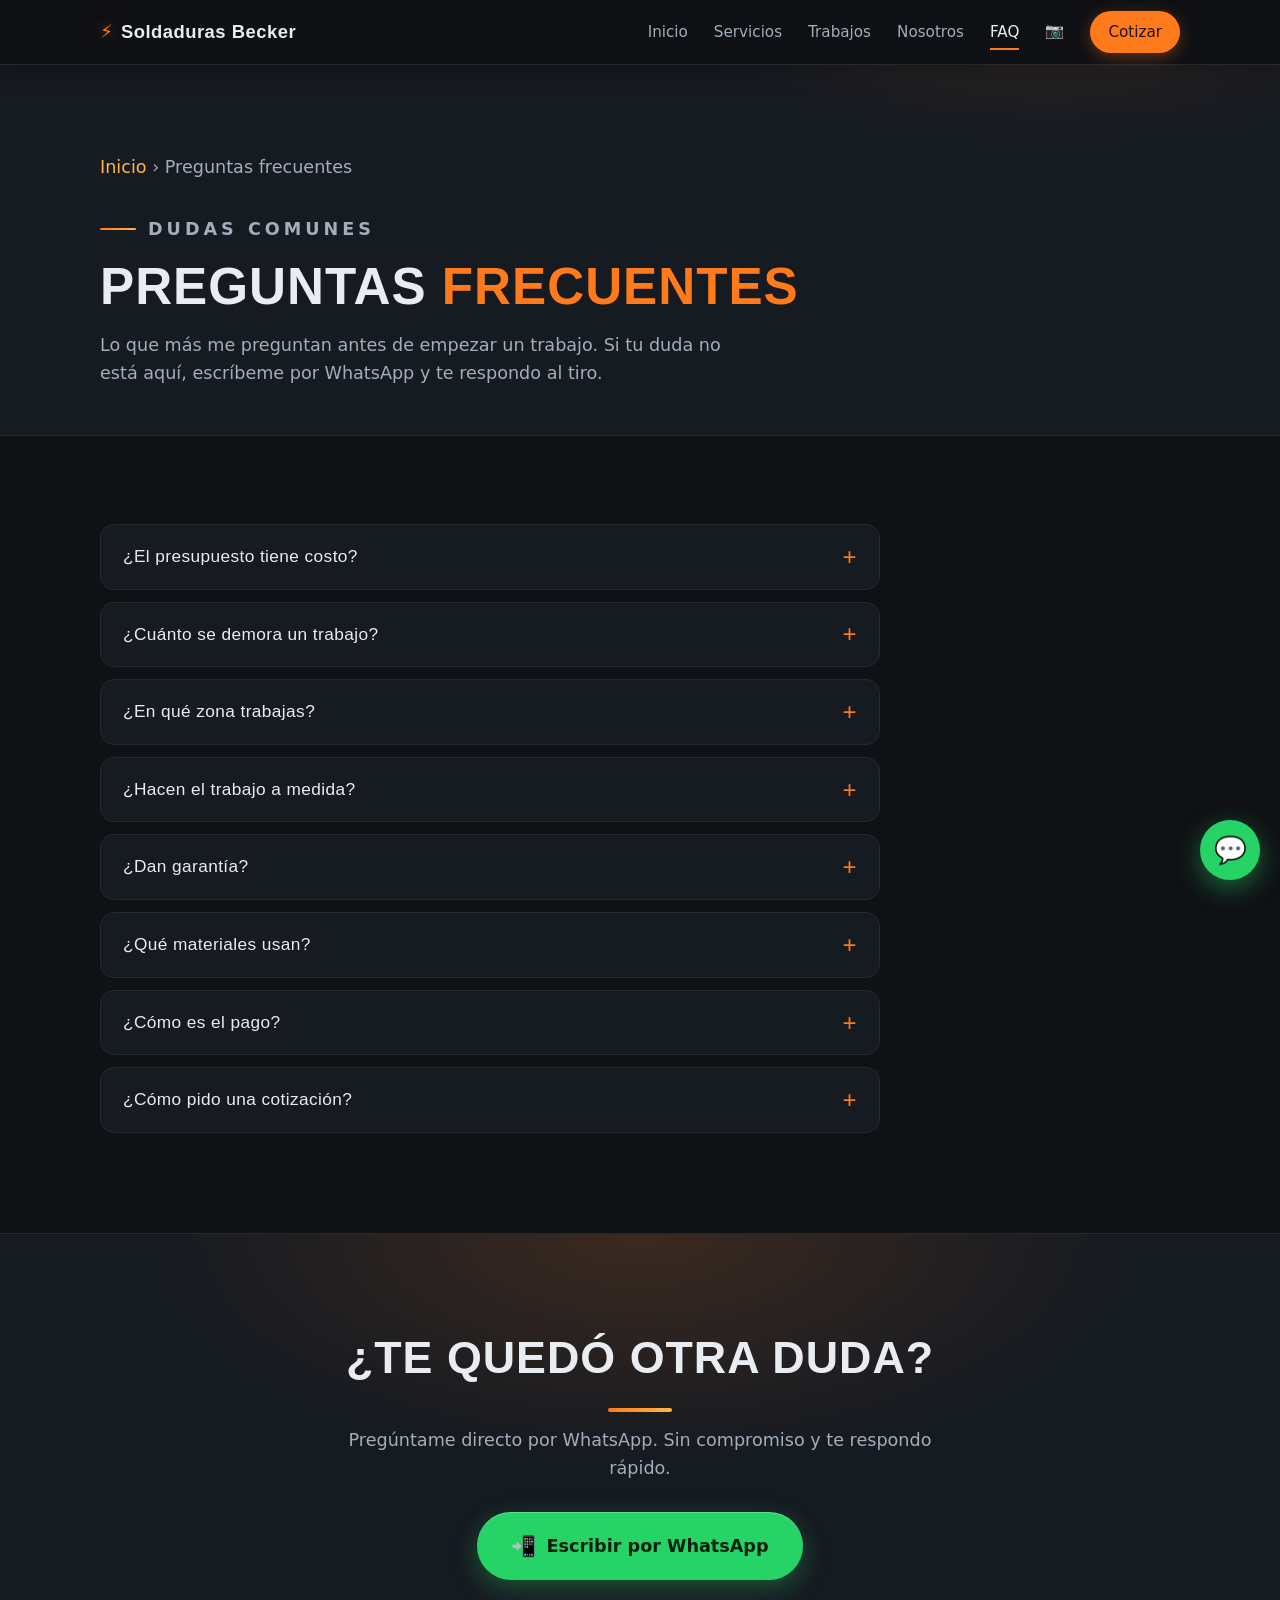
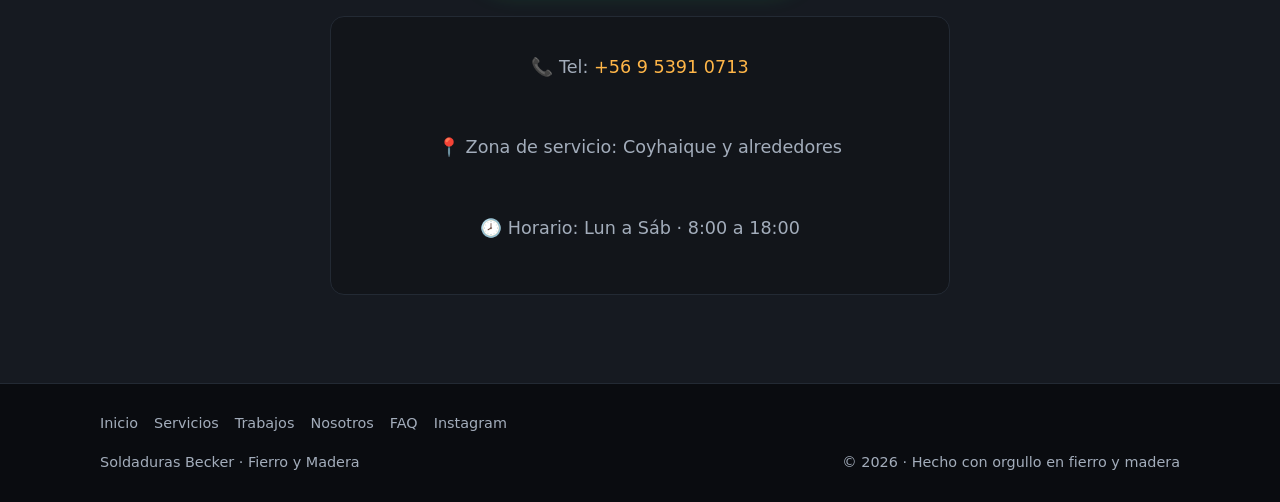
==== faq.html @ 7d1e9bcb "Sitio multipagina: Servicios, Galeria, Nosotros y FAQ + menu movil e Instagram - 4 paginas nuevas co" ====
<!DOCTYPE html>
<html lang="es">
<head>
  <meta charset="UTF-8" />
  <meta name="viewport" content="width=device-width, initial-scale=1.0" />
  <title>Preguntas Frecuentes | Soldaduras Becker · Fierro y Madera en Coyhaique</title>
  <meta name="description" content="Preguntas frecuentes de Soldaduras Becker: presupuestos, tiempos de entrega, zona de servicio, garantía, materiales y formas de pago de muebles en fierro y madera a medida en Coyhaique." />
  <meta name="theme-color" content="#0f1115" />

  <meta http-equiv="Content-Security-Policy" content="default-src 'self'; img-src 'self' data:; style-src 'self' https://fonts.googleapis.com; font-src https://fonts.gstatic.com; script-src 'self'; base-uri 'self'; form-action 'self'" />
  <meta name="referrer" content="strict-origin-when-cross-origin" />

  <meta property="og:title" content="Preguntas Frecuentes | Soldaduras Becker" />
  <meta property="og:description" content="Dudas comunes sobre presupuestos, tiempos, zona, garantía y pagos de trabajos en fierro y madera a medida." />
  <meta property="og:type" content="website" />
  <meta property="og:url" content="https://5egaloz.github.io/soldaduras-becker/faq.html" />
  <meta property="og:image" content="https://5egaloz.github.io/soldaduras-becker/assets/og-imagen.jpg" />

  <link rel="preconnect" href="https://fonts.googleapis.com" />
  <link rel="preconnect" href="https://fonts.gstatic.com" crossorigin />
  <link href="https://fonts.googleapis.com/css2?family=Oswald:wght@500;600;700&family=Inter:wght@400;500;600&display=swap" rel="stylesheet" />
  <link rel="stylesheet" href="style.css" />
</head>
<body>

  <!-- ====== BARRA SUPERIOR ====== -->
  <header class="nav">
    <div class="container nav__inner">
      <a href="index.html" class="brand">
        <span class="brand__spark">⚡</span>
        <span class="brand__name" data-edit="nombre-negocio">Soldaduras Becker</span>
      </a>
      <button class="nav__toggle" type="button" aria-label="Abrir menú" aria-expanded="false" aria-controls="menu">
        <span></span><span></span><span></span>
      </button>
      <nav class="nav__links" id="menu">
        <a href="index.html">Inicio</a>
        <a href="servicios.html">Servicios</a>
        <a href="galeria.html">Trabajos</a>
        <a href="nosotros.html">Nosotros</a>
        <a href="faq.html" class="is-active">FAQ</a>
        <a class="nav__ig" href="https://www.instagram.com/muebleria.becker/" target="_blank" rel="noopener" aria-label="Instagram">📷</a>
        <a href="#" class="nav__cta" data-wa="56953910713" data-msg="Hola, tengo una duda sobre sus trabajos en fierro y madera.">Cotizar</a>
      </nav>
    </div>
  </header>

  <!-- ====== CABECERA ====== -->
  <section class="page-header">
    <div class="container">
      <p class="crumbs"><a href="index.html">Inicio</a> › Preguntas frecuentes</p>
      <p class="page-header__eyebrow">DUDAS COMUNES</p>
      <h1>Preguntas <span>frecuentes</span></h1>
      <p>Lo que más me preguntan antes de empezar un trabajo. Si tu duda no está aquí, escríbeme por WhatsApp y te respondo al tiro.</p>
    </div>
  </section>

  <!-- ====== FAQ ====== -->
  <section class="section">
    <div class="container">
      <div class="faq">

        <details>
          <summary>¿El presupuesto tiene costo?</summary>
          <div class="faq__a">No. Cotizar es gratis y sin compromiso. Me cuentas qué necesitas (o me mandas una foto) y te paso el precio por escrito antes de empezar nada.</div>
        </details>

        <details>
          <summary>¿Cuánto se demora un trabajo?</summary>
          <div class="faq__a">Depende del tamaño y de si es solo fierro, solo madera o los dos. Cuando te paso el presupuesto te doy una fecha concreta de entrega, y la respeto. Trabajos chicos suelen salir en pocos días.</div>
        </details>

        <details>
          <summary>¿En qué zona trabajas?</summary>
          <div class="faq__a"><span data-edit="zona">Coyhaique y alrededores</span>. Si estás un poco más lejos, escríbeme igual y vemos cómo coordinar la entrega o instalación.</div>
        </details>

        <details>
          <summary>¿Hacen el trabajo a medida?</summary>
          <div class="faq__a">Sí, todo es a medida. Me adapto a tu espacio, al uso que le vas a dar y a tu presupuesto. Puedes mandarme una foto de referencia y lo fabricamos parecido o adaptado.</div>
        </details>

        <details>
          <summary>¿Dan garantía?</summary>
          <div class="faq__a">Sí. Si algo falla por mi trabajo (una soldadura, un armado), lo arreglo sin costo. Uso buen material justamente para que dure años, no meses.</div>
        </details>

        <details>
          <summary>¿Qué materiales usan?</summary>
          <div class="faq__a">Fierro de buena calidad, bien soldado y pintado/protegido para que no se oxide, y madera según el proyecto (nativa o pino). Te cuento las opciones al cotizar para que elijas según el uso y el presupuesto.</div>
        </details>

        <details>
          <summary>¿Cómo es el pago?</summary>
          <div class="faq__a">Lo conversamos al cerrar el trabajo. Lo habitual es un abono para comprar el material y el resto contra entrega. Te lo dejo claro por escrito antes de empezar, sin sorpresas.</div>
        </details>

        <details>
          <summary>¿Cómo pido una cotización?</summary>
          <div class="faq__a">Lo más rápido es por <a href="#" data-wa="56953910713" data-msg="Hola, quiero una cotización de un trabajo en fierro y madera.">WhatsApp</a>. Mándame medidas aproximadas o una foto de lo que quieres y te respondo con el precio y la fecha.</div>
        </details>

      </div>
    </div>
  </section>

  <!-- ====== CTA ====== -->
  <section class="section cta">
    <div class="container cta__inner">
      <h2>¿Te quedó otra duda?</h2>
      <p>Pregúntame directo por WhatsApp. Sin compromiso y te respondo rápido.</p>
      <a class="btn btn--wa btn--big" href="#" data-wa="56953910713" data-msg="Hola, tengo una consulta sobre un trabajo en fierro y madera.">
        <span class="btn__icon">📲</span> Escribir por WhatsApp
      </a>
      <div class="cta__alt">
        <p>📞 Tel: <a href="tel:+56953910713" data-edit="telefono">+56 9 5391 0713</a></p>
        <p>📍 Zona de servicio: <span data-edit="zona">Coyhaique y alrededores</span></p>
        <p>🕗 Horario: <span data-edit="horario">Lun a Sáb · 8:00 a 18:00</span></p>
      </div>
    </div>
  </section>

  <footer class="footer">
    <div class="container footer__inner">
      <nav class="footer__links">
        <a href="index.html">Inicio</a>
        <a href="servicios.html">Servicios</a>
        <a href="galeria.html">Trabajos</a>
        <a href="nosotros.html">Nosotros</a>
        <a href="faq.html">FAQ</a>
        <a href="https://www.instagram.com/muebleria.becker/" target="_blank" rel="noopener">Instagram</a>
      </nav>
      <span data-edit="nombre-negocio">Soldaduras Becker · Fierro y Madera</span>
      <span>© <span id="year"></span> · Hecho con orgullo en fierro y madera</span>
    </div>
  </footer>

  <a class="wa-float" href="#" data-wa="56953910713" data-msg="Hola, vi su página y quiero un presupuesto." aria-label="WhatsApp">
    <span>💬</span>
  </a>

  <script src="script.js"></script>
</body>
</html>
---- style.css ----
/* ====== Sistema visual: industrial / acero + acento naranja chispa ====== */
:root {
  --bg: #0f1115;
  --bg-soft: #161a21;
  --bg-dark: #0a0c10;
  --text: #e9edf2;
  --muted: #a3adbb;
  --line: #232a34;
  --accent: #ff7a1a;      /* naranja chispa de soldadura */
  --accent-2: #ffb648;
  --wa: #25d366;
  --radius: 14px;
  --max: 1120px;
  --shadow-card: 0 10px 30px rgba(0, 0, 0, .35);
  --shadow-card-hover: 0 18px 44px rgba(0, 0, 0, .5);
}

* { box-sizing: border-box; margin: 0; padding: 0; }
html { scroll-behavior: smooth; }
body {
  font-family: 'Inter', system-ui, sans-serif;
  background: var(--bg);
  color: var(--text);
  line-height: 1.6;
  -webkit-font-smoothing: antialiased;
}
h1, h2, h3, .brand__name { font-family: 'Oswald', sans-serif; letter-spacing: .5px; }
a { color: inherit; text-decoration: none; }
img { max-width: 100%; display: block; }
.container { width: 100%; max-width: var(--max); margin: 0 auto; padding: 0 20px; }

/* Anclas: que el sticky nav no tape los títulos */
section[id] { scroll-margin-top: 72px; }

/* ====== Accesibilidad: focus visible ====== */
a:focus-visible,
button:focus-visible {
  outline: 3px solid var(--accent-2);
  outline-offset: 3px;
  border-radius: 6px;
}
.btn:focus-visible, .nav__cta:focus-visible, .wa-float:focus-visible {
  outline: 3px solid var(--accent-2);
  outline-offset: 3px;
}

/* ====== Nav ====== */
.nav {
  position: sticky; top: 0; z-index: 50;
  background: rgba(15,17,21,.82);
  backdrop-filter: blur(12px);
  -webkit-backdrop-filter: blur(12px);
  border-bottom: 1px solid var(--line);
  box-shadow: 0 6px 24px rgba(0,0,0,.25);
}
.nav__inner { display: flex; align-items: center; justify-content: space-between; height: 64px; gap: 12px; }
.brand { display: flex; align-items: center; gap: 8px; font-size: 1.15rem; font-weight: 700; min-width: 0; }
.brand__name { white-space: nowrap; overflow: hidden; text-overflow: ellipsis; }
.brand__spark { color: var(--accent); filter: drop-shadow(0 0 6px rgba(255,122,26,.6)); }
.nav__links { display: flex; align-items: center; gap: 26px; flex-shrink: 0; }
.nav__links a { color: var(--muted); font-weight: 500; font-size: .95rem; transition: color .2s; position: relative; }
.nav__links a:not(.nav__cta)::after {
  content: ""; position: absolute; left: 0; bottom: -6px;
  width: 100%; height: 2px; background: var(--accent);
  transform: scaleX(0); transform-origin: left;
  transition: transform .25s ease;
}
.nav__links a:not(.nav__cta):hover::after { transform: scaleX(1); }
.nav__links a:hover { color: var(--text); }
.nav__cta {
  background: var(--accent); color: #1a1206 !important;
  padding: 9px 18px; border-radius: 999px; font-weight: 600;
  box-shadow: 0 4px 16px rgba(255,122,26,.35);
  transition: background .2s, box-shadow .2s, transform .15s;
}
.nav__cta:hover { background: var(--accent-2); box-shadow: 0 6px 20px rgba(255,182,72,.4); transform: translateY(-1px); }

/* ====== Hero con foto real (trabajo-1: estantería fierro + madera) ====== */
.hero {
  position: relative;
  min-height: 88vh;
  display: flex; align-items: center;
  background:
    linear-gradient(180deg, rgba(10,12,16,.88) 0%, rgba(13,15,19,.62) 45%, rgba(10,12,16,.96) 100%),
    radial-gradient(900px 420px at 80% -10%, rgba(255,122,26,.22), transparent 60%),
    url("assets/trabajos/trabajo-1.jpg") center 35% / cover no-repeat var(--bg-dark);
  overflow: hidden;
  border-bottom: 1px solid var(--line);
}
.hero::after {
  content: ""; position: absolute; inset: 0; z-index: 1;
  background-image:
    linear-gradient(rgba(255,255,255,.022) 1px, transparent 1px),
    linear-gradient(90deg, rgba(255,255,255,.022) 1px, transparent 1px);
  background-size: 48px 48px;
  -webkit-mask-image: radial-gradient(circle at 50% 40%, #000 30%, transparent 75%);
  mask-image: radial-gradient(circle at 50% 40%, #000 30%, transparent 75%);
  pointer-events: none;
}
.hero__content { position: relative; z-index: 2; padding: 80px 20px; max-width: 780px; }
.hero__eyebrow {
  display: inline-flex; align-items: center; gap: 12px;
  color: var(--accent-2); font-weight: 600; letter-spacing: 4px; font-size: .78rem;
  margin-bottom: 20px;
}
.hero__eyebrow::before {
  content: ""; width: 36px; height: 2px;
  background: linear-gradient(90deg, var(--accent), var(--accent-2));
  border-radius: 2px;
}
.hero__title {
  font-size: clamp(2.5rem, 7vw, 4.4rem);
  line-height: 1.04;
  font-weight: 700;
  text-transform: uppercase;
  letter-spacing: 1px;
  text-shadow: 0 4px 24px rgba(0,0,0,.6);
}
.hero__title span { color: var(--accent); text-shadow: 0 0 30px rgba(255,122,26,.35), 0 4px 24px rgba(0,0,0,.6); }
.hero__sub {
  color: #c4ccd6; font-size: 1.15rem; margin: 24px 0 32px; max-width: 560px;
  text-shadow: 0 2px 12px rgba(0,0,0,.7);
}
.hero__actions { display: flex; gap: 14px; flex-wrap: wrap; }
.hero__badges { list-style: none; display: flex; gap: 10px; flex-wrap: wrap; margin-top: 32px; }
.hero__badges li {
  color: #d4dae2; font-size: .88rem; font-weight: 500;
  background: rgba(15,17,21,.65);
  border: 1px solid rgba(255,255,255,.1);
  backdrop-filter: blur(6px);
  -webkit-backdrop-filter: blur(6px);
  padding: 7px 14px; border-radius: 999px;
}

/* ====== Botones ====== */
.btn {
  display: inline-flex; align-items: center; gap: 10px;
  padding: 14px 24px; border-radius: 999px;
  font-weight: 600; font-size: 1rem; cursor: pointer;
  transition: transform .18s ease, background .2s, box-shadow .25s, border-color .2s, color .2s;
}
.btn:hover { transform: translateY(-2px); }
.btn:active { transform: translateY(0); }
.btn--wa {
  background: var(--wa); color: #04210f;
  box-shadow: 0 8px 26px rgba(37,211,102,.32), inset 0 1px 0 rgba(255,255,255,.25);
}
.btn--wa:hover { background: #2ee06f; box-shadow: 0 12px 34px rgba(37,211,102,.45), inset 0 1px 0 rgba(255,255,255,.25); }
.btn--ghost {
  background: rgba(15,17,21,.5); color: var(--text);
  border: 1px solid rgba(255,255,255,.22);
  backdrop-filter: blur(6px);
  -webkit-backdrop-filter: blur(6px);
}
.btn--ghost:hover { border-color: var(--accent); color: var(--accent-2); background: rgba(255,122,26,.08); }
.btn--big { padding: 18px 34px; font-size: 1.1rem; }
.btn__icon { font-size: 1.15em; }

/* ====== Secciones ====== */
.section { padding: 88px 0; }
.section--dark { background: var(--bg-dark); border-top: 1px solid var(--line); border-bottom: 1px solid var(--line); }
.section__title {
  font-size: clamp(1.9rem, 4vw, 2.7rem);
  font-weight: 700;
  text-transform: uppercase;
  letter-spacing: 1.5px;
  position: relative;
  padding-bottom: 16px;
}
.section__title::after {
  content: ""; position: absolute; left: 0; bottom: 0;
  width: 64px; height: 4px; border-radius: 2px;
  background: linear-gradient(90deg, var(--accent), var(--accent-2));
}
.section__lead { color: var(--muted); margin: 16px 0 42px; font-size: 1.08rem; max-width: 640px; }
code { background: var(--bg-soft); padding: 2px 7px; border-radius: 6px; color: var(--accent-2); font-size: .9em; }

/* ====== Grids / Cards ====== */
.grid { display: grid; gap: 18px; }
.grid--3 { grid-template-columns: repeat(3, 1fr); }
.grid--4 { grid-template-columns: repeat(4, 1fr); }
.card {
  position: relative;
  background: linear-gradient(180deg, #181d25, var(--bg-soft));
  border: 1px solid var(--line);
  border-radius: var(--radius); padding: 22px 22px;
  transition: transform .22s ease, border-color .25s, box-shadow .25s;
  overflow: hidden;
}
.card::before {
  content: ""; position: absolute; top: 0; left: 0; right: 0;
  height: 3px; background: linear-gradient(90deg, var(--accent), var(--accent-2));
  transform: scaleX(0); transform-origin: left;
  transition: transform .3s ease;
}
.card:hover {
  transform: translateY(-6px);
  border-color: rgba(255,122,26,.55);
  box-shadow: var(--shadow-card-hover);
}
.card:hover::before { transform: scaleX(1); }
.card__icon {
  font-size: 2.4rem; margin-bottom: 14px; line-height: 1;
  filter: drop-shadow(0 4px 10px rgba(0,0,0,.4));
  transition: transform .25s ease;
}
.card:hover .card__icon { transform: scale(1.12) rotate(-3deg); }
.card h3 { font-size: 1.15rem; margin-bottom: 6px; letter-spacing: .8px; }
.card p { color: var(--muted); font-size: .92rem; }
.card__icon { font-size: 2rem; }

/* ====== Galería (fotos verticales de celular) ====== */
.gallery { display: grid; grid-template-columns: repeat(4, 1fr); gap: 16px; }
.gallery__item {
  margin: 0;
  aspect-ratio: 3 / 4;
  border-radius: var(--radius); overflow: hidden;
  background: var(--bg-soft);
  border: 1px solid var(--line);
  box-shadow: var(--shadow-card);
  transition: transform .25s ease, border-color .25s, box-shadow .3s;
}
.gallery__item:hover {
  transform: translateY(-5px);
  border-color: var(--accent);
  box-shadow: 0 16px 40px rgba(0,0,0,.55), 0 0 0 1px rgba(255,122,26,.35);
}
.gallery__item img {
  width: 100%; height: 100%; object-fit: cover;
  transition: transform .5s cubic-bezier(.2,.7,.3,1), filter .4s;
  filter: saturate(.96);
}
.gallery__item:hover img { transform: scale(1.07); filter: saturate(1.08); }

/* ====== Por qué: números grandes estilo industrial (outline naranja) ====== */
.why__item {
  padding: 26px 22px;
  border-radius: var(--radius);
  border: 1px solid transparent;
  transition: border-color .25s, background .25s, transform .22s;
}
.why__item:hover {
  border-color: var(--line);
  background: rgba(22,26,33,.6);
  transform: translateY(-3px);
}
.why__num {
  display: block;
  font-family: 'Oswald', sans-serif;
  font-size: 4.2rem; font-weight: 700; line-height: 1;
  margin-bottom: 14px;
  color: transparent;
  -webkit-text-stroke: 2px var(--accent);
  text-shadow: 0 0 30px rgba(255,122,26,.18);
}
@supports not (-webkit-text-stroke: 2px orange) {
  .why__num { color: var(--accent); }
}
.why__item h3 { font-size: 1.2rem; margin-bottom: 6px; letter-spacing: .8px; }
.why__item p { color: var(--muted); font-size: .95rem; }

/* ====== CTA ====== */
.cta {
  background:
    radial-gradient(700px 320px at 50% 0%, rgba(255,122,26,.16), transparent 70%),
    var(--bg-soft);
  text-align: center;
  border-top: 1px solid var(--line);
}
.cta__inner { max-width: 660px; margin: 0 auto; }
.cta h2 {
  font-size: clamp(1.9rem, 4vw, 2.8rem);
  text-transform: uppercase; letter-spacing: 1px;
  position: relative; padding-bottom: 18px; margin-bottom: 4px;
}
.cta h2::after {
  content: ""; position: absolute; left: 50%; bottom: 0; transform: translateX(-50%);
  width: 64px; height: 4px; border-radius: 2px;
  background: linear-gradient(90deg, var(--accent), var(--accent-2));
}
.cta p { color: var(--muted); margin: 14px 0 30px; font-size: 1.1rem; }
.cta__alt {
  margin-top: 36px; color: var(--muted); display: grid; gap: 8px; font-size: 1rem;
  background: rgba(15,17,21,.5);
  border: 1px solid var(--line);
  border-radius: var(--radius);
  padding: 22px 18px;
}
.cta__alt a { color: var(--accent-2); transition: color .2s; }
.cta__alt a:hover { color: var(--accent); }

/* ====== Footer ====== */
.footer { border-top: 1px solid var(--line); padding: 28px 0; color: var(--muted); font-size: .9rem; background: var(--bg-dark); }
.footer__inner { display: flex; justify-content: space-between; flex-wrap: wrap; gap: 10px; align-items: center; }
.footer__links { display: flex; flex-wrap: wrap; gap: 16px; width: 100%; margin-bottom: 6px; }
.footer__links a { color: var(--muted); transition: color .2s; }
.footer__links a:hover { color: var(--accent-2); }

/* ====== WhatsApp flotante: sombra verde + pulso sutil ====== */
.wa-float {
  position: fixed; right: 20px; bottom: 20px; z-index: 60;
  width: 60px; height: 60px; border-radius: 50%;
  background: var(--wa); display: flex; align-items: center; justify-content: center;
  font-size: 1.65rem;
  box-shadow: 0 8px 26px rgba(37,211,102,.45);
  transition: transform .2s ease, box-shadow .25s;
  animation: wa-pulse 2.6s ease-in-out infinite;
}
.wa-float:hover { transform: scale(1.08); animation-play-state: paused; }
@keyframes wa-pulse {
  0%, 100% { box-shadow: 0 8px 26px rgba(37,211,102,.45), 0 0 0 0 rgba(37,211,102,.45); }
  50%      { box-shadow: 0 8px 26px rgba(37,211,102,.45), 0 0 0 14px rgba(37,211,102,0); }
}

/* ====== Movimiento reducido (accesibilidad) ====== */
@media (prefers-reduced-motion: reduce) {
  html { scroll-behavior: auto; }
  *, *::before, *::after { animation: none !important; transition: none !important; }
}

/* ====== Botón hamburguesa (oculto en desktop) ====== */
.nav__toggle {
  display: none;
  flex-direction: column; justify-content: center; align-items: center; gap: 5px;
  width: 44px; height: 44px;
  background: none; border: 0; cursor: pointer; padding: 0;
}
.nav__toggle span {
  display: block; width: 24px; height: 2px; border-radius: 2px;
  background: var(--text);
  transition: transform .25s ease, opacity .2s ease;
}
.nav__toggle[aria-expanded="true"] span:nth-child(1) { transform: translateY(7px) rotate(45deg); }
.nav__toggle[aria-expanded="true"] span:nth-child(2) { opacity: 0; }
.nav__toggle[aria-expanded="true"] span:nth-child(3) { transform: translateY(-7px) rotate(-45deg); }

/* Link activo en el nav */
.nav__links a.is-active { color: var(--text); }
.nav__links a.is-active:not(.nav__cta)::after { transform: scaleX(1); }

/* Enlace a Instagram en el nav */
.nav__ig { font-size: 1.2rem; line-height: 1; }
.nav__ig:hover { color: var(--accent-2); }

/* ====== Cabecera de subpágina (hero chico) ====== */
.page-header {
  position: relative;
  padding: 72px 0 48px;
  background:
    radial-gradient(720px 300px at 82% -30%, rgba(255,122,26,.18), transparent 60%),
    var(--bg-soft);
  border-bottom: 1px solid var(--line);
}
.page-header__eyebrow {
  display: inline-flex; align-items: center; gap: 12px;
  color: var(--accent-2); font-weight: 600; letter-spacing: 4px; font-size: .78rem;
  margin-bottom: 16px;
}
.page-header__eyebrow::before {
  content: ""; width: 36px; height: 2px;
  background: linear-gradient(90deg, var(--accent), var(--accent-2)); border-radius: 2px;
}
.page-header h1 {
  font-size: clamp(2rem, 5vw, 3.2rem);
  text-transform: uppercase; letter-spacing: 1px; line-height: 1.08;
}
.page-header h1 span { color: var(--accent); }
.page-header p { color: var(--muted); margin-top: 16px; font-size: 1.1rem; max-width: 640px; }

/* Migas de pan simples */
.crumbs { font-size: .85rem; color: var(--muted); margin-bottom: 18px; }
.crumbs a { color: var(--accent-2); }
.crumbs a:hover { color: var(--accent); }

/* ====== Servicios en detalle ====== */
.svc { display: grid; gap: 18px; grid-template-columns: repeat(2, 1fr); }
.svc__item {
  background: linear-gradient(180deg, #181d25, var(--bg-soft));
  border: 1px solid var(--line); border-radius: var(--radius);
  padding: 26px 24px;
  transition: border-color .25s, transform .22s, box-shadow .25s;
}
.svc__item:hover { border-color: rgba(255,122,26,.5); transform: translateY(-4px); box-shadow: var(--shadow-card-hover); }
.svc__item .card__icon { font-size: 2.2rem; margin-bottom: 12px; }
.svc__item h3 { font-size: 1.3rem; letter-spacing: .6px; margin-bottom: 8px; }
.svc__item > p { color: var(--muted); margin-bottom: 14px; }
.svc__list { list-style: none; display: grid; gap: 8px; margin-bottom: 18px; }
.svc__list li { color: var(--text); font-size: .94rem; padding-left: 24px; position: relative; }
.svc__list li::before { content: "✔"; position: absolute; left: 0; color: var(--accent); }
.svc__item .btn { font-size: .92rem; padding: 11px 20px; }

/* ====== Sobre mí / El taller ====== */
.about { display: grid; grid-template-columns: 1.15fr .85fr; gap: 36px; align-items: start; }
.about p { color: var(--muted); margin-bottom: 16px; font-size: 1.05rem; }
.about strong { color: var(--text); }
.about__media {
  border-radius: var(--radius); overflow: hidden;
  border: 1px solid var(--line); box-shadow: var(--shadow-card);
}
.about__media img { width: 100%; height: 100%; object-fit: cover; aspect-ratio: 3 / 4; }
.about__stats { display: flex; flex-wrap: wrap; gap: 14px; margin: 8px 0 24px; }
.about__stat {
  background: rgba(15,17,21,.5); border: 1px solid var(--line);
  border-radius: var(--radius); padding: 14px 18px; min-width: 120px;
}
.about__stat b { display: block; font-family: 'Oswald', sans-serif; font-size: 1.9rem; color: var(--accent-2); line-height: 1; }
.about__stat span { color: var(--muted); font-size: .85rem; }

/* ====== FAQ (acordeón nativo) ====== */
.faq { max-width: 780px; }
.faq details {
  border: 1px solid var(--line); border-radius: var(--radius);
  background: var(--bg-soft); margin-bottom: 12px; overflow: hidden;
  transition: border-color .2s;
}
.faq details[open] { border-color: rgba(255,122,26,.45); }
.faq summary {
  cursor: pointer; list-style: none;
  padding: 18px 22px; font-family: 'Oswald', sans-serif; font-size: 1.08rem; letter-spacing: .4px;
  display: flex; justify-content: space-between; align-items: center; gap: 14px;
}
.faq summary::-webkit-details-marker { display: none; }
.faq summary::after { content: "+"; color: var(--accent); font-size: 1.5rem; line-height: 1; transition: transform .25s ease; }
.faq details[open] summary::after { transform: rotate(45deg); }
.faq details[open] summary { border-bottom: 1px solid var(--line); }
.faq__a { padding: 16px 22px; color: var(--muted); font-size: 1rem; }
.faq__a a { color: var(--accent-2); }

/* ====== Galería: pista de click + lightbox ====== */
.gallery__item { cursor: zoom-in; }
.lightbox {
  position: fixed; inset: 0; z-index: 100;
  background: rgba(5,7,10,.93);
  display: none; align-items: center; justify-content: center; padding: 24px;
}
.lightbox.is-open { display: flex; }
.lightbox img { max-width: 92vw; max-height: 88vh; border-radius: 10px; box-shadow: 0 24px 70px rgba(0,0,0,.65); }
.lightbox__close {
  position: absolute; top: 14px; right: 22px;
  font-size: 2.4rem; line-height: 1; color: #fff;
  background: none; border: 0; cursor: pointer;
}

/* ====== Responsive ====== */
@media (max-width: 880px) {
  .grid--3 { grid-template-columns: repeat(2, 1fr); }
  .grid--4 { grid-template-columns: repeat(2, 1fr); }
  .gallery { grid-template-columns: repeat(2, 1fr); gap: 12px; }
  .svc { grid-template-columns: 1fr; }
  .about { grid-template-columns: 1fr; }
  .about__media { max-width: 380px; }
  .hero { background-position: center 30%, 80% -10%, center 30%; }

  /* Menú móvil: el hamburguesa aparece y los links pasan a panel desplegable */
  .nav__toggle { display: flex; }
  .nav__links {
    position: absolute; top: 64px; left: 0; right: 0;
    flex-direction: column; align-items: stretch; gap: 0;
    background: rgba(15,17,21,.98);
    backdrop-filter: blur(12px); -webkit-backdrop-filter: blur(12px);
    border-bottom: 1px solid var(--line);
    box-shadow: 0 18px 40px rgba(0,0,0,.45);
    padding: 6px 20px 16px;
    max-height: 0; overflow: hidden; opacity: 0; pointer-events: none;
    transition: max-height .3s ease, opacity .2s, padding .3s;
  }
  .nav__links.is-open { max-height: 80vh; opacity: 1; pointer-events: auto; }
  .nav__links a { display: block; padding: 13px 2px; font-size: 1rem; border-bottom: 1px solid var(--line); }
  .nav__links a:not(.nav__cta)::after { display: none; }
  .nav__links .nav__ig { border-bottom: 1px solid var(--line); }
  .nav__cta { margin-top: 14px; text-align: center; border-bottom: 0 !important; }
}
@media (max-width: 560px) {
  .grid--3, .grid--4 { grid-template-columns: 1fr; }
  .gallery { grid-template-columns: repeat(2, 1fr); gap: 10px; }
  .hero { min-height: 92vh; }
  .hero__content { padding: 64px 20px; }
  .hero__actions { flex-direction: column; align-items: stretch; }
  .btn { justify-content: center; }
  .section { padding: 64px 0; }
  .why__num { font-size: 3.4rem; }
  .brand { font-size: 1rem; }
  .footer__inner { justify-content: center; text-align: center; }
}
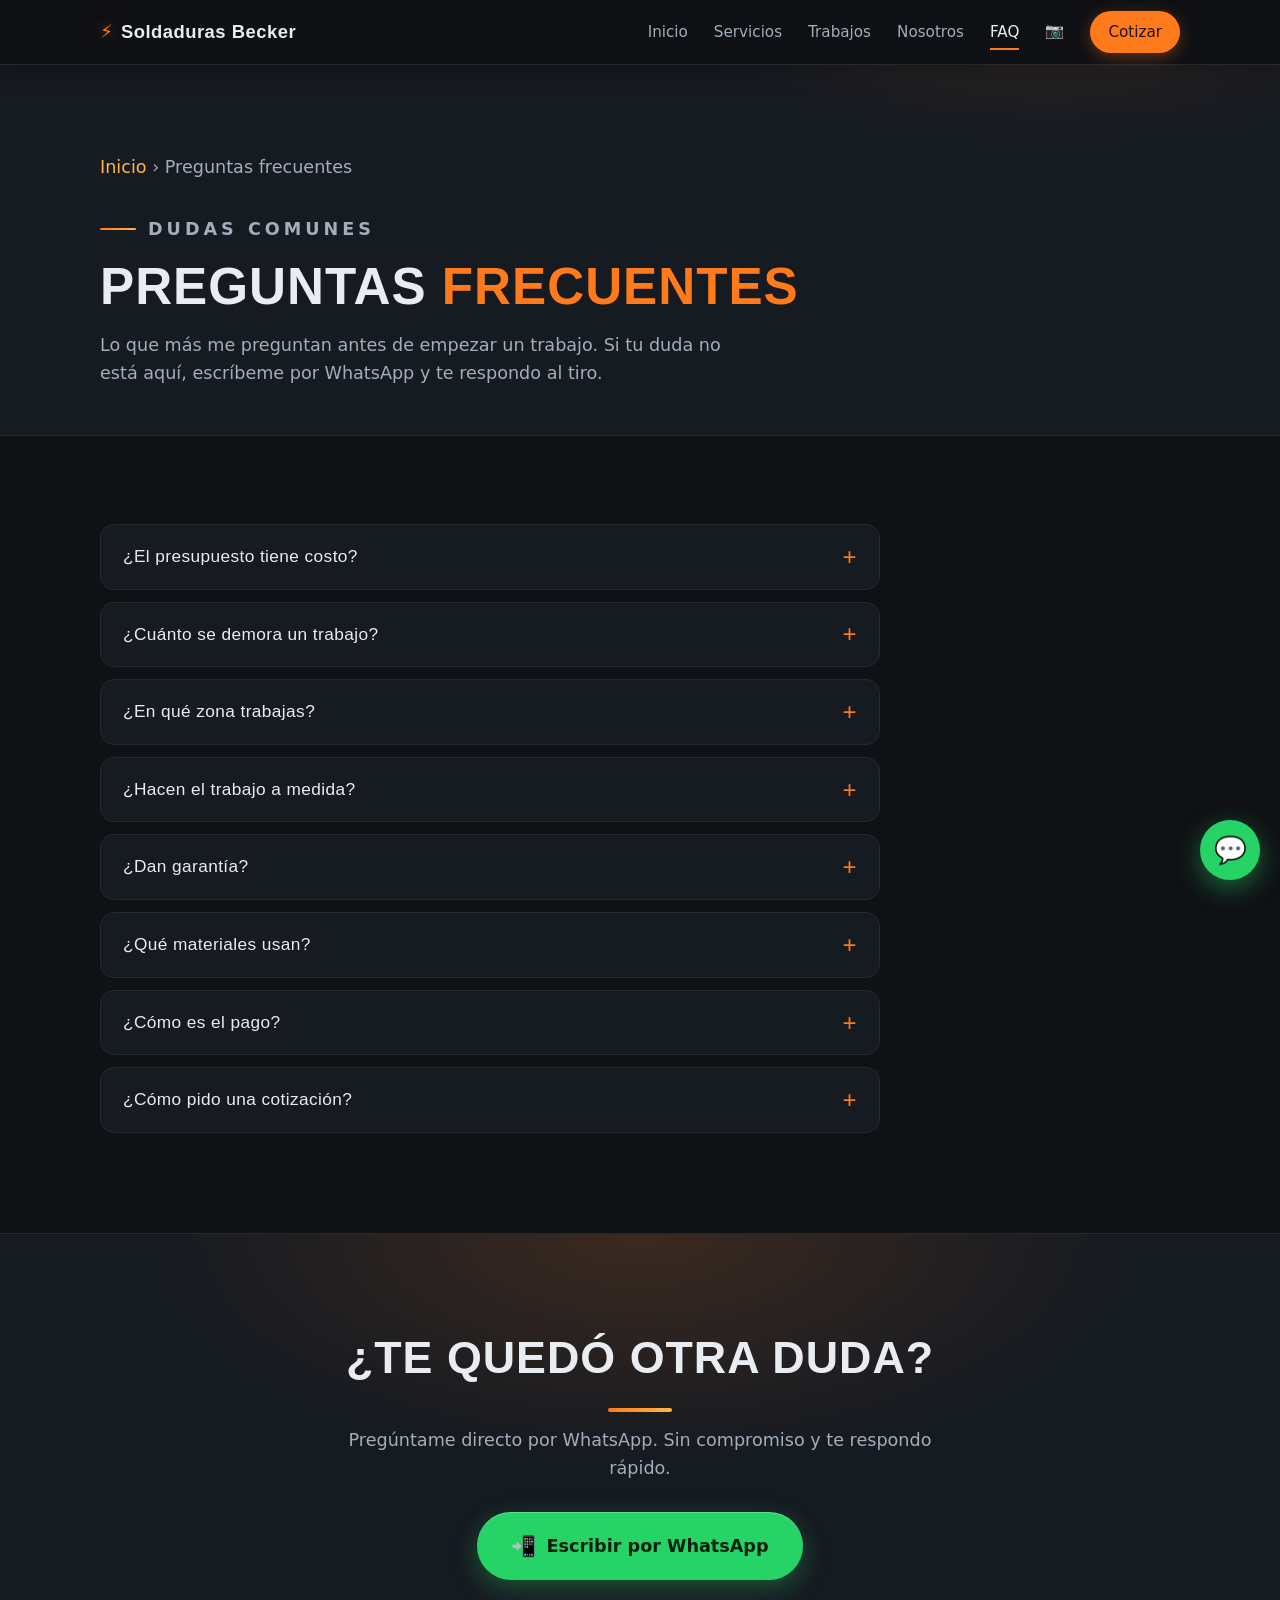
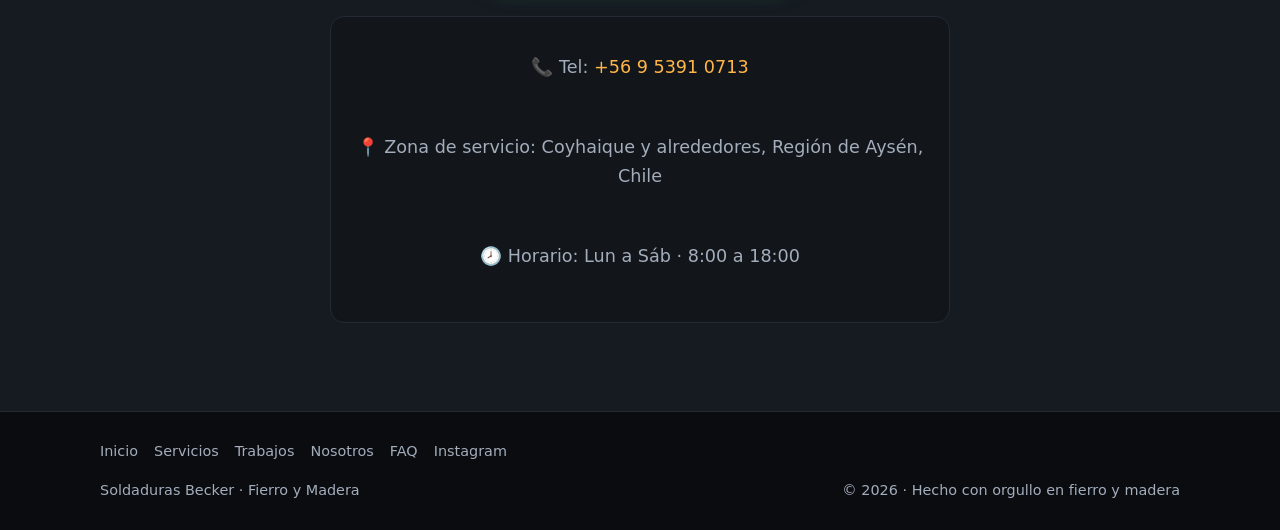
==== commit 8dfe3efa: "SEO: JSON-LD LocalBusiness, sitemap, robots, canonical, favicon, twitter cards, GA4 preparado - Dato" ====
--- a/faq.html
+++ b/faq.html
@@ -7,7 +7,7 @@
   <meta name="description" content="Preguntas frecuentes de Soldaduras Becker: presupuestos, tiempos de entrega, zona de servicio, garantía, materiales y formas de pago de muebles en fierro y madera a medida en Coyhaique." />
   <meta name="theme-color" content="#0f1115" />
 
-  <meta http-equiv="Content-Security-Policy" content="default-src 'self'; img-src 'self' data:; style-src 'self' https://fonts.googleapis.com; font-src https://fonts.gstatic.com; script-src 'self'; base-uri 'self'; form-action 'self'" />
+  <meta http-equiv="Content-Security-Policy" content="default-src 'self'; img-src 'self' data: https://*.google-analytics.com https://*.googletagmanager.com; style-src 'self' https://fonts.googleapis.com; font-src https://fonts.gstatic.com; script-src 'self' https://www.googletagmanager.com; connect-src 'self' https://*.google-analytics.com https://*.analytics.google.com https://*.googletagmanager.com; base-uri 'self'; form-action 'self'" />
   <meta name="referrer" content="strict-origin-when-cross-origin" />
 
   <meta property="og:title" content="Preguntas Frecuentes | Soldaduras Becker" />
@@ -15,6 +15,37 @@
   <meta property="og:type" content="website" />
   <meta property="og:url" content="https://5egaloz.github.io/soldaduras-becker/faq.html" />
   <meta property="og:image" content="https://5egaloz.github.io/soldaduras-becker/assets/og-imagen.jpg" />
+
+  <meta name="twitter:card" content="summary_large_image" />
+  <meta name="twitter:title" content="Preguntas Frecuentes | Soldaduras Becker" />
+  <meta name="twitter:description" content="Dudas comunes sobre presupuestos, tiempos, zona, garantía y pagos de trabajos en fierro y madera a medida." />
+  <meta name="twitter:image" content="https://5egaloz.github.io/soldaduras-becker/assets/og-imagen.jpg" />
+
+  <link rel="canonical" href="https://5egaloz.github.io/soldaduras-becker/faq.html" />
+  <link rel="icon" type="image/svg+xml" href="assets/favicon.svg" />
+
+  <!-- Datos estructurados para Google (negocio local) -->
+  <script type="application/ld+json">
+  {
+    "@context": "https://schema.org",
+    "@type": "LocalBusiness",
+    "name": "Soldaduras Becker",
+    "description": "Taller de muebles y estructuras en fierro y madera a medida: estanterías, mesas, mesones, repisas y soldadura general.",
+    "url": "https://5egaloz.github.io/soldaduras-becker/",
+    "image": "https://5egaloz.github.io/soldaduras-becker/assets/og-imagen.jpg",
+    "telephone": "+56953910713",
+    "address": {
+      "@type": "PostalAddress",
+      "addressLocality": "Coyhaique",
+      "addressRegion": "Región de Aysén",
+      "addressCountry": "CL"
+    },
+    "areaServed": "Coyhaique y alrededores, Región de Aysén, Chile",
+    "openingHours": "Mo-Sa 08:00-18:00",
+    "priceRange": "$$",
+    "sameAs": ["https://www.instagram.com/muebleria.becker/"]
+  }
+  </script>
 
   <link rel="preconnect" href="https://fonts.googleapis.com" />
   <link rel="preconnect" href="https://fonts.gstatic.com" crossorigin />
@@ -72,7 +103,7 @@
 
         <details>
           <summary>¿En qué zona trabajas?</summary>
-          <div class="faq__a"><span data-edit="zona">Coyhaique y alrededores</span>. Si estás un poco más lejos, escríbeme igual y vemos cómo coordinar la entrega o instalación.</div>
+          <div class="faq__a"><span data-edit="zona">Coyhaique y alrededores, Región de Aysén, Chile</span>. Si estás un poco más lejos, escríbeme igual y vemos cómo coordinar la entrega o instalación.</div>
         </details>
 
         <details>
@@ -114,7 +145,7 @@
       </a>
       <div class="cta__alt">
         <p>📞 Tel: <a href="tel:+56953910713" data-edit="telefono">+56 9 5391 0713</a></p>
-        <p>📍 Zona de servicio: <span data-edit="zona">Coyhaique y alrededores</span></p>
+        <p>📍 Zona de servicio: <span data-edit="zona">Coyhaique y alrededores, Región de Aysén, Chile</span></p>
         <p>🕗 Horario: <span data-edit="horario">Lun a Sáb · 8:00 a 18:00</span></p>
       </div>
     </div>
@@ -140,5 +171,6 @@
   </a>
 
   <script src="script.js"></script>
+  <script src="analytics.js"></script>
 </body>
 </html>
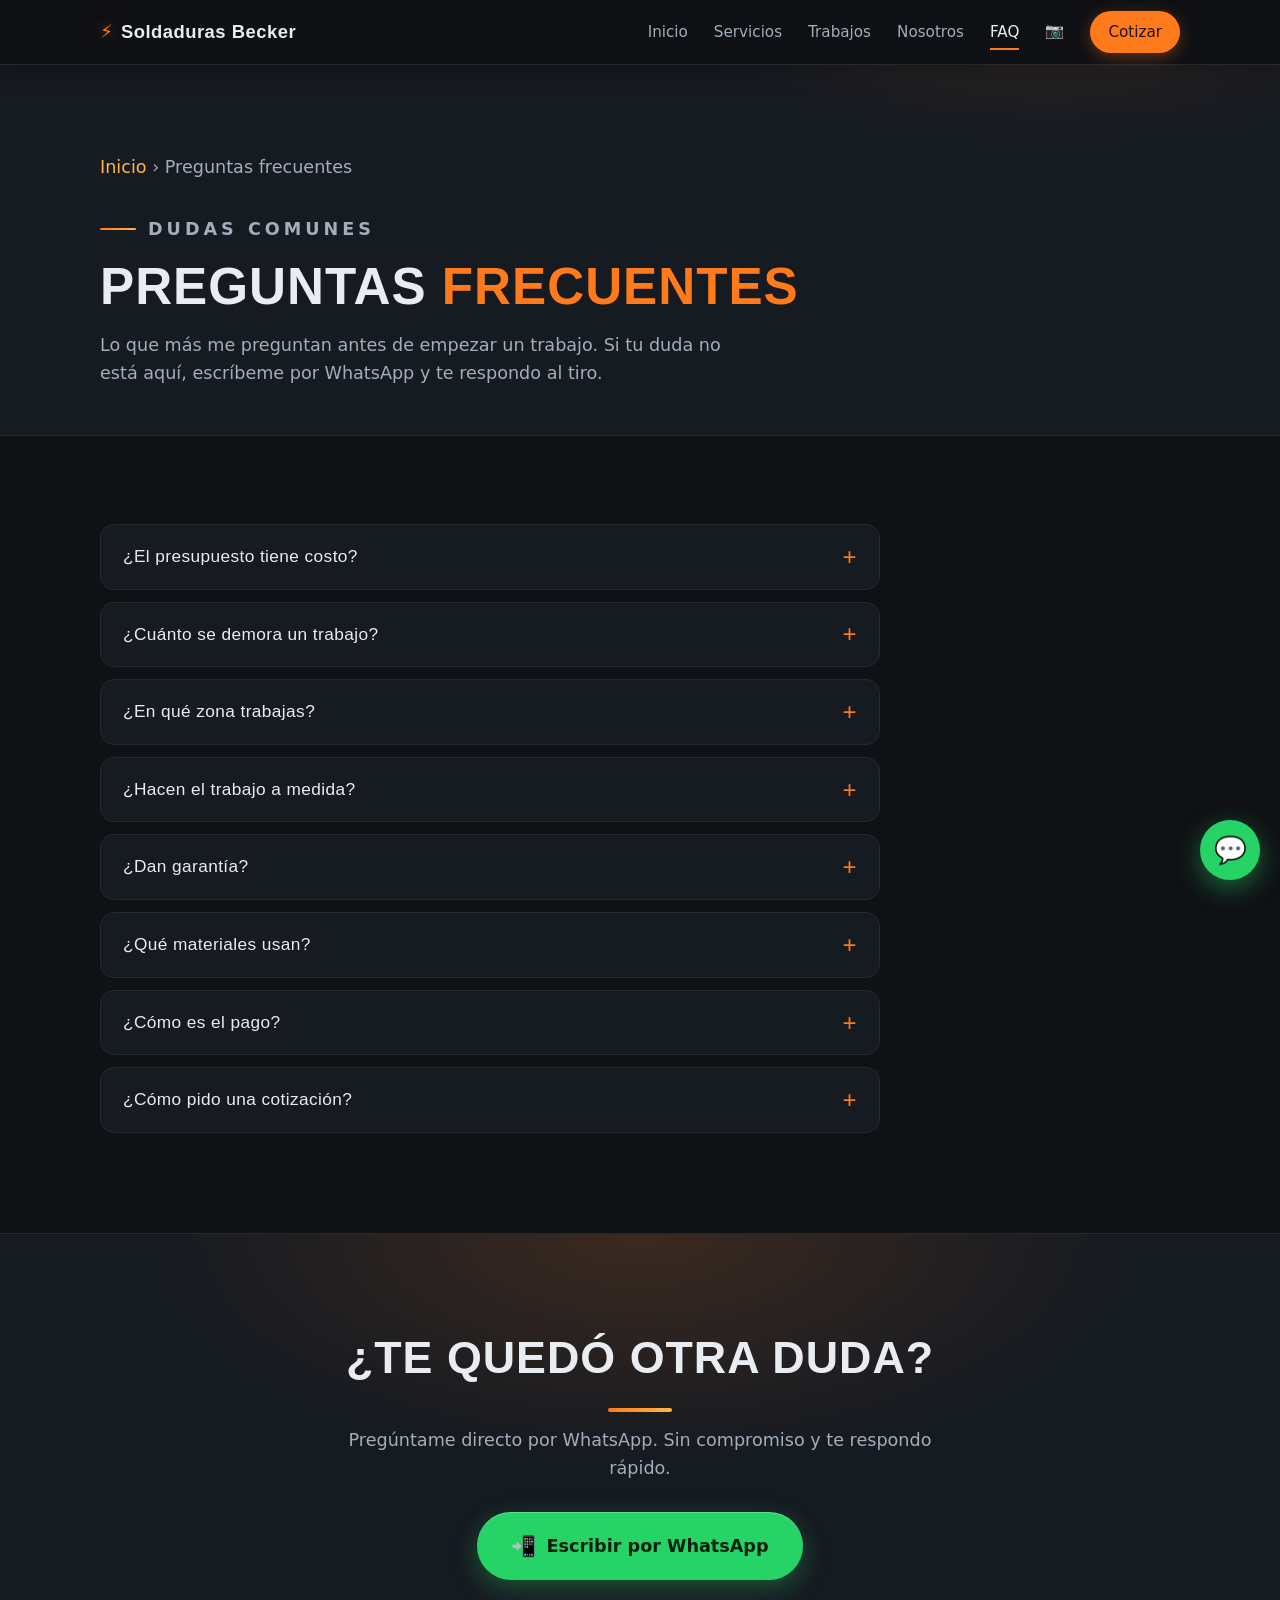
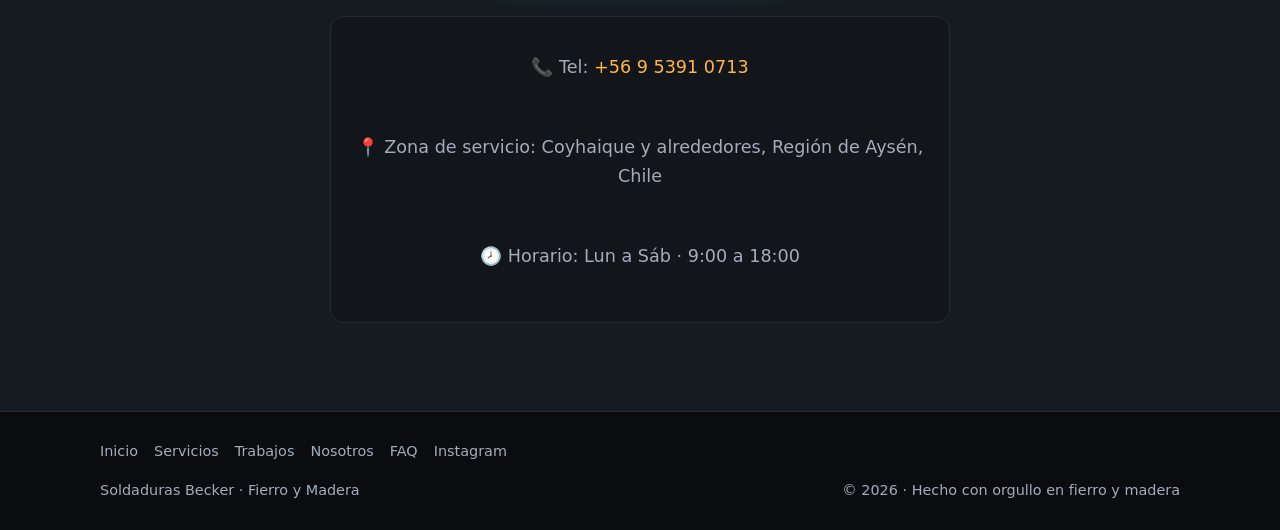
==== commit 8d138000: "Horario real Lu-Sa 9:00-18:00 en JSON-LD y texto visible de todas las paginas + kit Co-Authored-By: " ====
--- a/faq.html
+++ b/faq.html
@@ -36,12 +36,13 @@
     "telephone": "+56953910713",
     "address": {
       "@type": "PostalAddress",
+      "streetAddress": "Sargento Aldea 221",
       "addressLocality": "Coyhaique",
       "addressRegion": "Región de Aysén",
       "addressCountry": "CL"
     },
     "areaServed": "Coyhaique y alrededores, Región de Aysén, Chile",
-    "openingHours": "Mo-Sa 08:00-18:00",
+    "openingHours": "Mo-Sa 09:00-18:00",
     "priceRange": "$$",
     "sameAs": ["https://www.instagram.com/muebleria.becker/"]
   }
@@ -146,7 +147,7 @@
       <div class="cta__alt">
         <p>📞 Tel: <a href="tel:+56953910713" data-edit="telefono">+56 9 5391 0713</a></p>
         <p>📍 Zona de servicio: <span data-edit="zona">Coyhaique y alrededores, Región de Aysén, Chile</span></p>
-        <p>🕗 Horario: <span data-edit="horario">Lun a Sáb · 8:00 a 18:00</span></p>
+        <p>🕗 Horario: <span data-edit="horario">Lun a Sáb · 9:00 a 18:00</span></p>
       </div>
     </div>
   </section>
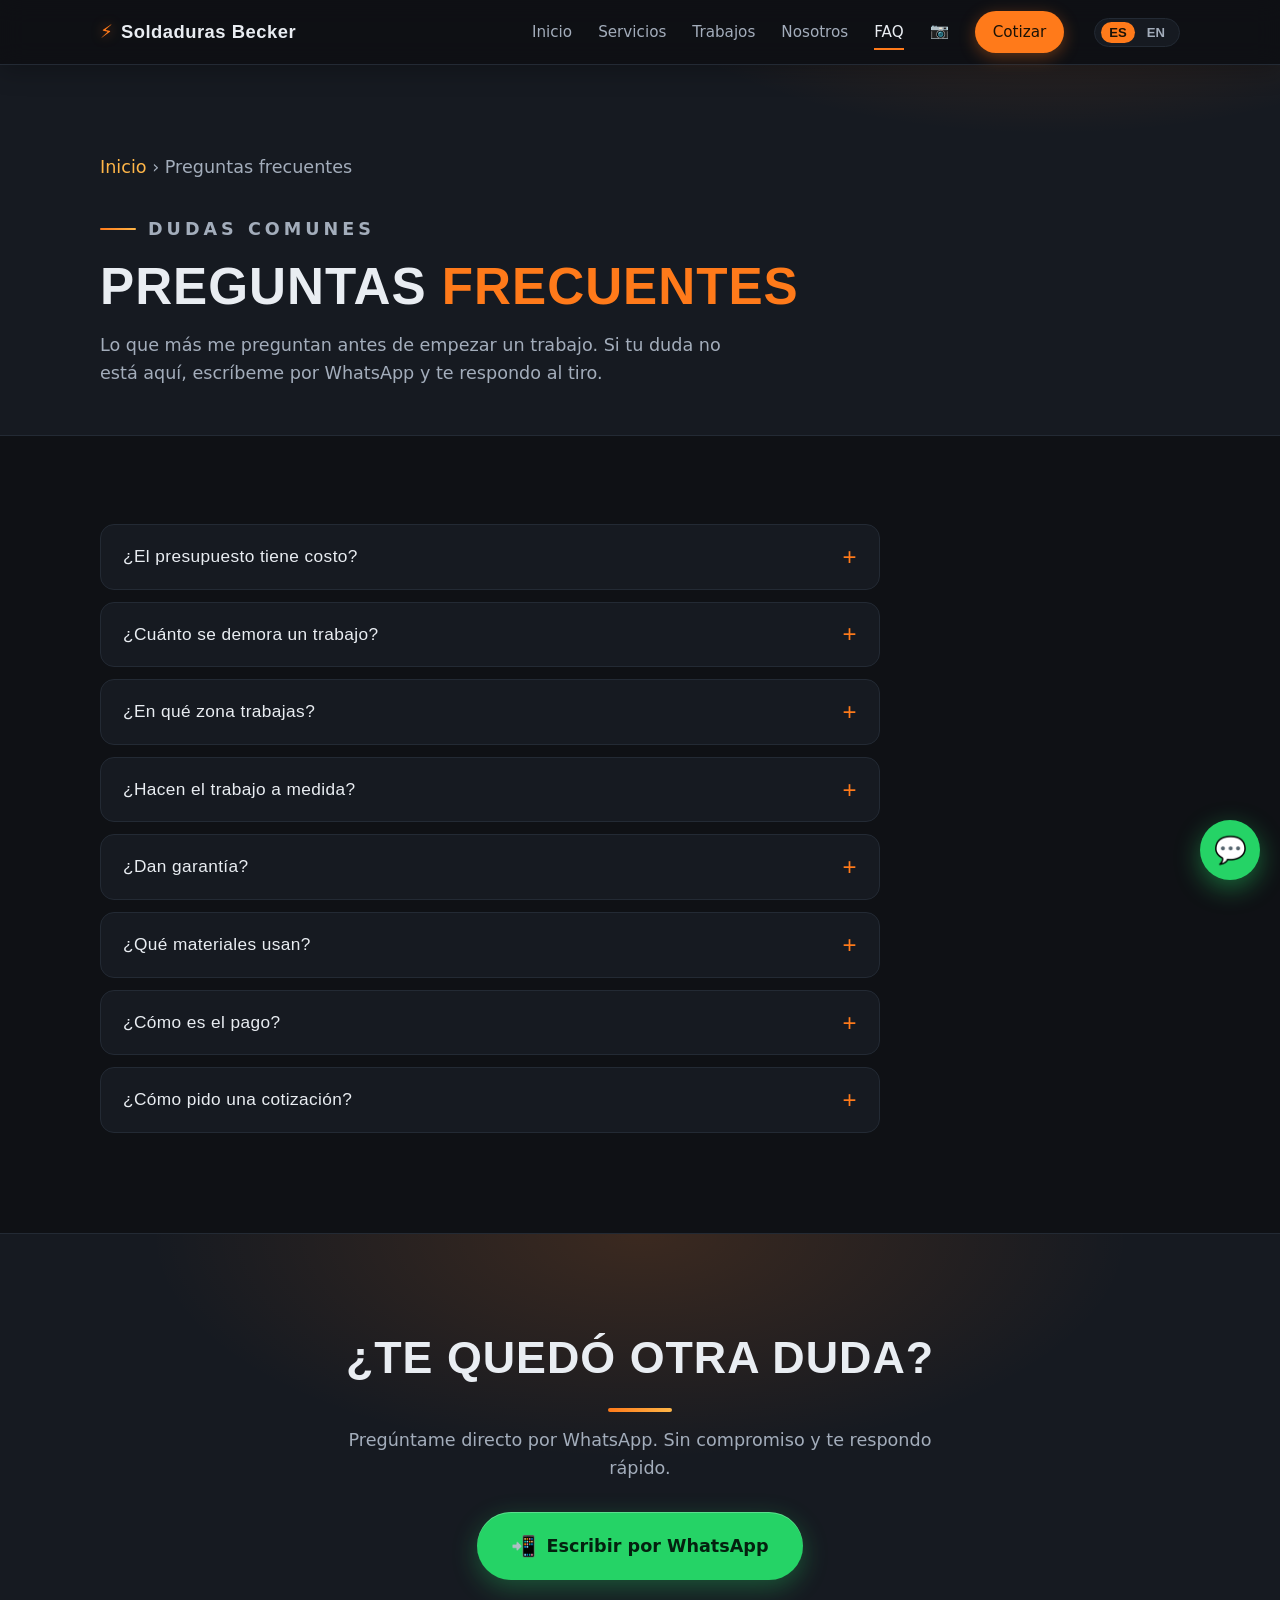
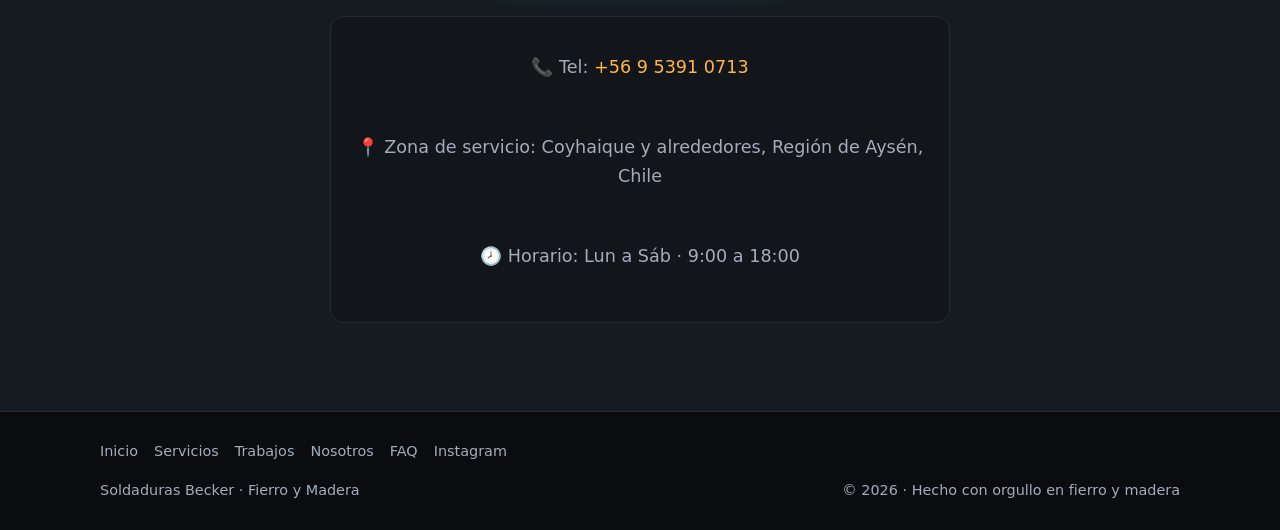
==== commit 120878ef: "Forzar invalidacion de cache (?v=20260725) y agregar etiquetas de traduccion bilingue en todas las p" ====
--- a/faq.html
+++ b/faq.html
@@ -7,7 +7,7 @@
   <meta name="description" content="Preguntas frecuentes de Soldaduras Becker: presupuestos, tiempos de entrega, zona de servicio, garantía, materiales y formas de pago de muebles en fierro y madera a medida en Coyhaique." />
   <meta name="theme-color" content="#0f1115" />
 
-  <meta http-equiv="Content-Security-Policy" content="default-src 'self'; img-src 'self' data: https://*.google-analytics.com https://*.googletagmanager.com; style-src 'self' https://fonts.googleapis.com; font-src https://fonts.gstatic.com; script-src 'self' https://www.googletagmanager.com; connect-src 'self' https://*.google-analytics.com https://*.analytics.google.com https://*.googletagmanager.com; base-uri 'self'; form-action 'self'" />
+  <meta http-equiv="Content-Security-Policy" content="default-src 'self'; img-src 'self' data: https://*.google-analytics.com https://*.googletagmanager.com; style-src 'self' https://fonts.googleapis.com; font-src https://fonts.gstatic.com; script-src 'self' https://www.googletagmanager.com; connect-src 'self' https://*.google-analytics.com https://*.analytics.google.com https://*.googletagmanager.com; frame-src https://www.googletagmanager.com; base-uri 'self'; form-action 'self'" />
   <meta name="referrer" content="strict-origin-when-cross-origin" />
 
   <meta property="og:title" content="Preguntas Frecuentes | Soldaduras Becker" />
@@ -51,9 +51,13 @@
   <link rel="preconnect" href="https://fonts.googleapis.com" />
   <link rel="preconnect" href="https://fonts.gstatic.com" crossorigin />
   <link href="https://fonts.googleapis.com/css2?family=Oswald:wght@500;600;700&family=Inter:wght@400;500;600&display=swap" rel="stylesheet" />
-  <link rel="stylesheet" href="style.css" />
+  <link rel="stylesheet" href="style.css?v=20260725" />
+  <!-- Google Tag Manager (GTM-TWC8D49J, cargado desde assets/gtm.js por la CSP) -->
+  <script src="assets/gtm.js"></script>
 </head>
 <body>
+  <!-- Google Tag Manager (noscript) -->
+  <noscript><iframe src="https://www.googletagmanager.com/ns.html?id=GTM-TWC8D49J" height="0" width="0" title="Google Tag Manager"></iframe></noscript>
 
   <!-- ====== BARRA SUPERIOR ====== -->
   <header class="nav">
@@ -66,13 +70,13 @@
         <span></span><span></span><span></span>
       </button>
       <nav class="nav__links" id="menu">
-        <a href="index.html">Inicio</a>
-        <a href="servicios.html">Servicios</a>
-        <a href="galeria.html">Trabajos</a>
-        <a href="nosotros.html">Nosotros</a>
-        <a href="faq.html" class="is-active">FAQ</a>
+        <a href="index.html" data-i18n-en="Home">Inicio</a>
+        <a href="servicios.html" data-i18n-en="Services">Servicios</a>
+        <a href="galeria.html" data-i18n-en="Gallery">Trabajos</a>
+        <a href="nosotros.html" data-i18n-en="About Us">Nosotros</a>
+        <a href="faq.html" class="is-active" data-i18n-en="FAQ">FAQ</a>
         <a class="nav__ig" href="https://www.instagram.com/muebleria.becker/" target="_blank" rel="noopener" aria-label="Instagram">📷</a>
-        <a href="#" class="nav__cta" data-wa="56953910713" data-msg="Hola, tengo una duda sobre sus trabajos en fierro y madera.">Cotizar</a>
+        <a href="#" class="nav__cta" data-wa="56953910713" data-msg="Hola, tengo una duda sobre sus trabajos en fierro y madera." data-msg-en="Hello, I have a question regarding custom welding work." data-i18n-en="Get Quote">Cotizar</a>
       </nav>
     </div>
   </header>
@@ -80,10 +84,10 @@
   <!-- ====== CABECERA ====== -->
   <section class="page-header">
     <div class="container">
-      <p class="crumbs"><a href="index.html">Inicio</a> › Preguntas frecuentes</p>
-      <p class="page-header__eyebrow">DUDAS COMUNES</p>
-      <h1>Preguntas <span>frecuentes</span></h1>
-      <p>Lo que más me preguntan antes de empezar un trabajo. Si tu duda no está aquí, escríbeme por WhatsApp y te respondo al tiro.</p>
+      <p class="crumbs"><a href="index.html" data-i18n-en="Home">Inicio</a> › <span data-i18n-en="FAQ">Preguntas frecuentes</span></p>
+      <p class="page-header__eyebrow" data-i18n-en="COMMON QUESTIONS">DUDAS COMUNES</p>
+      <h1>Preguntas <span data-i18n-en="Asked Questions">frecuentes</span></h1>
+      <p data-i18n-en="Common questions asked before starting a project. If your question is not listed here, send me a WhatsApp message.">Lo que más me preguntan antes de empezar un trabajo. Si tu duda no está aquí, escríbeme por WhatsApp y te respondo al tiro.</p>
     </div>
   </section>
 
@@ -93,43 +97,43 @@
       <div class="faq">
 
         <details>
-          <summary>¿El presupuesto tiene costo?</summary>
-          <div class="faq__a">No. Cotizar es gratis y sin compromiso. Me cuentas qué necesitas (o me mandas una foto) y te paso el precio por escrito antes de empezar nada.</div>
+          <summary data-i18n-en="Does a quote cost money?">¿El presupuesto tiene costo?</summary>
+          <div class="faq__a" data-i18n-en="No. Getting a quote is free with no commitment. Tell me what you need and I will send you a written estimate.">No. Cotizar es gratis y sin compromiso. Me cuentas qué necesitas (o me mandas una foto) y te paso el precio por escrito antes de empezar nada.</div>
         </details>
 
         <details>
-          <summary>¿Cuánto se demora un trabajo?</summary>
-          <div class="faq__a">Depende del tamaño y de si es solo fierro, solo madera o los dos. Cuando te paso el presupuesto te doy una fecha concreta de entrega, y la respeto. Trabajos chicos suelen salir en pocos días.</div>
+          <summary data-i18n-en="How long does a build take?">¿Cuánto se demora un trabajo?</summary>
+          <div class="faq__a" data-i18n-en="It depends on the size and materials. When providing your quote I give you a concrete delivery date and stick to it. Small jobs take a few days.">Depende del tamaño y de si es solo fierro, solo madera o los dos. Cuando te paso el presupuesto te doy una fecha concreta de entrega, y la respeto. Trabajos chicos suelen salir en pocos días.</div>
         </details>
 
         <details>
-          <summary>¿En qué zona trabajas?</summary>
-          <div class="faq__a"><span data-edit="zona">Coyhaique y alrededores, Región de Aysén, Chile</span>. Si estás un poco más lejos, escríbeme igual y vemos cómo coordinar la entrega o instalación.</div>
+          <summary data-i18n-en="What service area do you cover?">¿En qué zona trabajas?</summary>
+          <div class="faq__a"><span data-edit="zona">Coyhaique y alrededores, Región de Aysén, Chile</span>. <span data-i18n-en="If you are further away, message me and we can arrange delivery or installation.">Si estás un poco más lejos, escríbeme igual y vemos cómo coordinar la entrega o instalación.</span></div>
         </details>
 
         <details>
-          <summary>¿Hacen el trabajo a medida?</summary>
-          <div class="faq__a">Sí, todo es a medida. Me adapto a tu espacio, al uso que le vas a dar y a tu presupuesto. Puedes mandarme una foto de referencia y lo fabricamos parecido o adaptado.</div>
+          <summary data-i18n-en="Do you make custom furniture?">¿Hacen el trabajo a medida?</summary>
+          <div class="faq__a" data-i18n-en="Yes, everything is custom made to your space, intended use, and budget. You can send a reference photo.">Sí, todo es a medida. Me adapto a tu espacio, al uso que le vas a dar y a tu presupuesto. Puedes mandarme una foto de referencia y lo fabricamos parecido o adaptado.</div>
         </details>
 
         <details>
-          <summary>¿Dan garantía?</summary>
-          <div class="faq__a">Sí. Si algo falla por mi trabajo (una soldadura, un armado), lo arreglo sin costo. Uso buen material justamente para que dure años, no meses.</div>
+          <summary data-i18n-en="Do you offer a warranty?">¿Dan garantía?</summary>
+          <div class="faq__a" data-i18n-en="Yes. If anything fails due to craftsmanship (welds or assembly), I fix it free of charge. Solid materials are used to ensure durability.">Sí. Si algo falla por mi trabajo (una soldadura, un armado), lo arreglo sin costo. Uso buen material justamente para que dure años, no meses.</div>
         </details>
 
         <details>
-          <summary>¿Qué materiales usan?</summary>
-          <div class="faq__a">Fierro de buena calidad, bien soldado y pintado/protegido para que no se oxide, y madera según el proyecto (nativa o pino). Te cuento las opciones al cotizar para que elijas según el uso y el presupuesto.</div>
+          <summary data-i18n-en="What materials do you use?">¿Qué materiales usan?</summary>
+          <div class="faq__a" data-i18n-en="High quality steel, cleanly welded and painted/protected against rust, combined with native wood or pine depending on project.">Fierro de buena calidad, bien soldado y pintado/protegido para que no se oxide, y madera según el proyecto (nativa o pino). Te cuento las opciones al cotizar para que elijas según el uso y el presupuesto.</div>
         </details>
 
         <details>
-          <summary>¿Cómo es el pago?</summary>
-          <div class="faq__a">Lo conversamos al cerrar el trabajo. Lo habitual es un abono para comprar el material y el resto contra entrega. Te lo dejo claro por escrito antes de empezar, sin sorpresas.</div>
+          <summary data-i18n-en="How is payment handled?">¿Cómo es el pago?</summary>
+          <div class="faq__a" data-i18n-en="Standard practice is a down payment for materials and the remaining balance upon delivery. Written clearly upfront.">Lo conversamos al cerrar el trabajo. Lo habitual es un abono para comprar el material y el resto contra entrega. Te lo dejo claro por escrito antes de empezar, sin sorpresas.</div>
         </details>
 
         <details>
-          <summary>¿Cómo pido una cotización?</summary>
-          <div class="faq__a">Lo más rápido es por <a href="#" data-wa="56953910713" data-msg="Hola, quiero una cotización de un trabajo en fierro y madera.">WhatsApp</a>. Mándame medidas aproximadas o una foto de lo que quieres y te respondo con el precio y la fecha.</div>
+          <summary data-i18n-en="How do I request a quote?">¿Cómo pido una cotización?</summary>
+          <div class="faq__a" data-i18n-en="The fastest way is via WhatsApp. Send approximate measurements or a reference picture for a quick response.">Lo más rápido es por <a href="#" data-wa="56953910713" data-msg="Hola, quiero una cotización de un trabajo en fierro y madera." data-msg-en="Hello, I want a quote for a custom project.">WhatsApp</a>. Mándame medidas aproximadas o una foto de lo que quieres y te respondo con el precio y la fecha.</div>
         </details>
 
       </div>
@@ -139,9 +143,9 @@
   <!-- ====== CTA ====== -->
   <section class="section cta">
     <div class="container cta__inner">
-      <h2>¿Te quedó otra duda?</h2>
-      <p>Pregúntame directo por WhatsApp. Sin compromiso y te respondo rápido.</p>
-      <a class="btn btn--wa btn--big" href="#" data-wa="56953910713" data-msg="Hola, tengo una consulta sobre un trabajo en fierro y madera.">
+      <h2 data-i18n-en="Have Any Other Questions?">¿Te quedó otra duda?</h2>
+      <p data-i18n-en="Ask me directly on WhatsApp. Quick response with no obligation.">Pregúntame directo por WhatsApp. Sin compromiso y te respondo rápido.</p>
+      <a class="btn btn--wa btn--big" href="#" data-wa="56953910713" data-msg="Hola, tengo una consulta sobre un trabajo en fierro y madera." data-msg-en="Hello, I have a question about custom welding work." data-i18n-en="📲 Chat on WhatsApp">
         <span class="btn__icon">📲</span> Escribir por WhatsApp
       </a>
       <div class="cta__alt">
@@ -155,11 +159,11 @@
   <footer class="footer">
     <div class="container footer__inner">
       <nav class="footer__links">
-        <a href="index.html">Inicio</a>
-        <a href="servicios.html">Servicios</a>
-        <a href="galeria.html">Trabajos</a>
-        <a href="nosotros.html">Nosotros</a>
-        <a href="faq.html">FAQ</a>
+        <a href="index.html" data-i18n-en="Home">Inicio</a>
+        <a href="servicios.html" data-i18n-en="Services">Servicios</a>
+        <a href="galeria.html" data-i18n-en="Gallery">Trabajos</a>
+        <a href="nosotros.html" data-i18n-en="About Us">Nosotros</a>
+        <a href="faq.html" data-i18n-en="FAQ">FAQ</a>
         <a href="https://www.instagram.com/muebleria.becker/" target="_blank" rel="noopener">Instagram</a>
       </nav>
       <span data-edit="nombre-negocio">Soldaduras Becker · Fierro y Madera</span>
@@ -167,11 +171,11 @@
     </div>
   </footer>
 
-  <a class="wa-float" href="#" data-wa="56953910713" data-msg="Hola, vi su página y quiero un presupuesto." aria-label="WhatsApp">
+  <a class="wa-float" href="#" data-wa="56953910713" data-msg="Hola, vi su página y quiero un presupuesto." data-msg-en="Hello, I saw your site and want a quote." aria-label="WhatsApp">
     <span>💬</span>
   </a>
 
-  <script src="script.js"></script>
+  <script src="script.js?v=20260725"></script>
   <script src="analytics.js"></script>
 </body>
 </html>
--- a/style.css
+++ b/style.css
@@ -426,19 +426,53 @@
 .faq__a { padding: 16px 22px; color: var(--muted); font-size: 1rem; }
 .faq__a a { color: var(--accent-2); }
 
+/* ====== Selector de Idioma en Nav ====== */
+.lang-selector {
+  display: inline-flex; align-items: center; gap: 4px;
+  background: var(--bg-soft); border: 1px solid var(--line);
+  border-radius: 999px; padding: 3px 6px; margin-left: 4px;
+}
+.lang-btn {
+  background: none; border: none; color: var(--muted);
+  font-size: .82rem; font-weight: 600; padding: 3px 8px;
+  border-radius: 999px; cursor: pointer; transition: color .2s, background .2s;
+}
+.lang-btn:hover { color: var(--text); }
+.lang-btn.is-active {
+  background: var(--accent); color: #1a1206;
+}
+
 /* ====== Galería: pista de click + lightbox ====== */
 .gallery__item { cursor: zoom-in; }
 .lightbox {
   position: fixed; inset: 0; z-index: 100;
-  background: rgba(5,7,10,.93);
+  background: rgba(5,7,10,.95);
   display: none; align-items: center; justify-content: center; padding: 24px;
 }
 .lightbox.is-open { display: flex; }
-.lightbox img { max-width: 92vw; max-height: 88vh; border-radius: 10px; box-shadow: 0 24px 70px rgba(0,0,0,.65); }
+.lightbox__content { position: relative; display: flex; flex-direction: column; align-items: center; }
+.lightbox img { max-width: 90vw; max-height: 82vh; border-radius: 10px; box-shadow: 0 24px 70px rgba(0,0,0,.7); }
 .lightbox__close {
-  position: absolute; top: 14px; right: 22px;
-  font-size: 2.4rem; line-height: 1; color: #fff;
-  background: none; border: 0; cursor: pointer;
+  position: absolute; top: -45px; right: 0;
+  font-size: 2.4rem; line-height: 1; color: var(--muted);
+  background: none; border: 0; cursor: pointer; transition: color .2s;
+}
+.lightbox__close:hover { color: #fff; }
+.lightbox__nav {
+  position: absolute; top: 50%; width: 100%; display: flex;
+  justify-content: space-between; transform: translateY(-50%); pointer-events: none; padding: 0 10px;
+}
+.lightbox__btn {
+  pointer-events: auto; background: rgba(15,17,21,.75); color: #fff;
+  border: 1px solid var(--line); border-radius: 50%; width: 48px; height: 48px;
+  font-size: 1.4rem; display: flex; align-items: center; justify-content: center;
+  cursor: pointer; transition: background .2s, border-color .2s, transform .15s;
+  backdrop-filter: blur(8px); -webkit-backdrop-filter: blur(8px);
+}
+.lightbox__btn:hover { background: var(--accent); color: #1a1206; border-color: var(--accent); transform: scale(1.08); }
+.lightbox__counter {
+  margin-top: 14px; color: var(--muted); font-size: .9rem; font-weight: 500;
+  background: rgba(15,17,21,.6); padding: 4px 12px; border-radius: 999px; border: 1px solid var(--line);
 }
 
 /* ====== Responsive ====== */
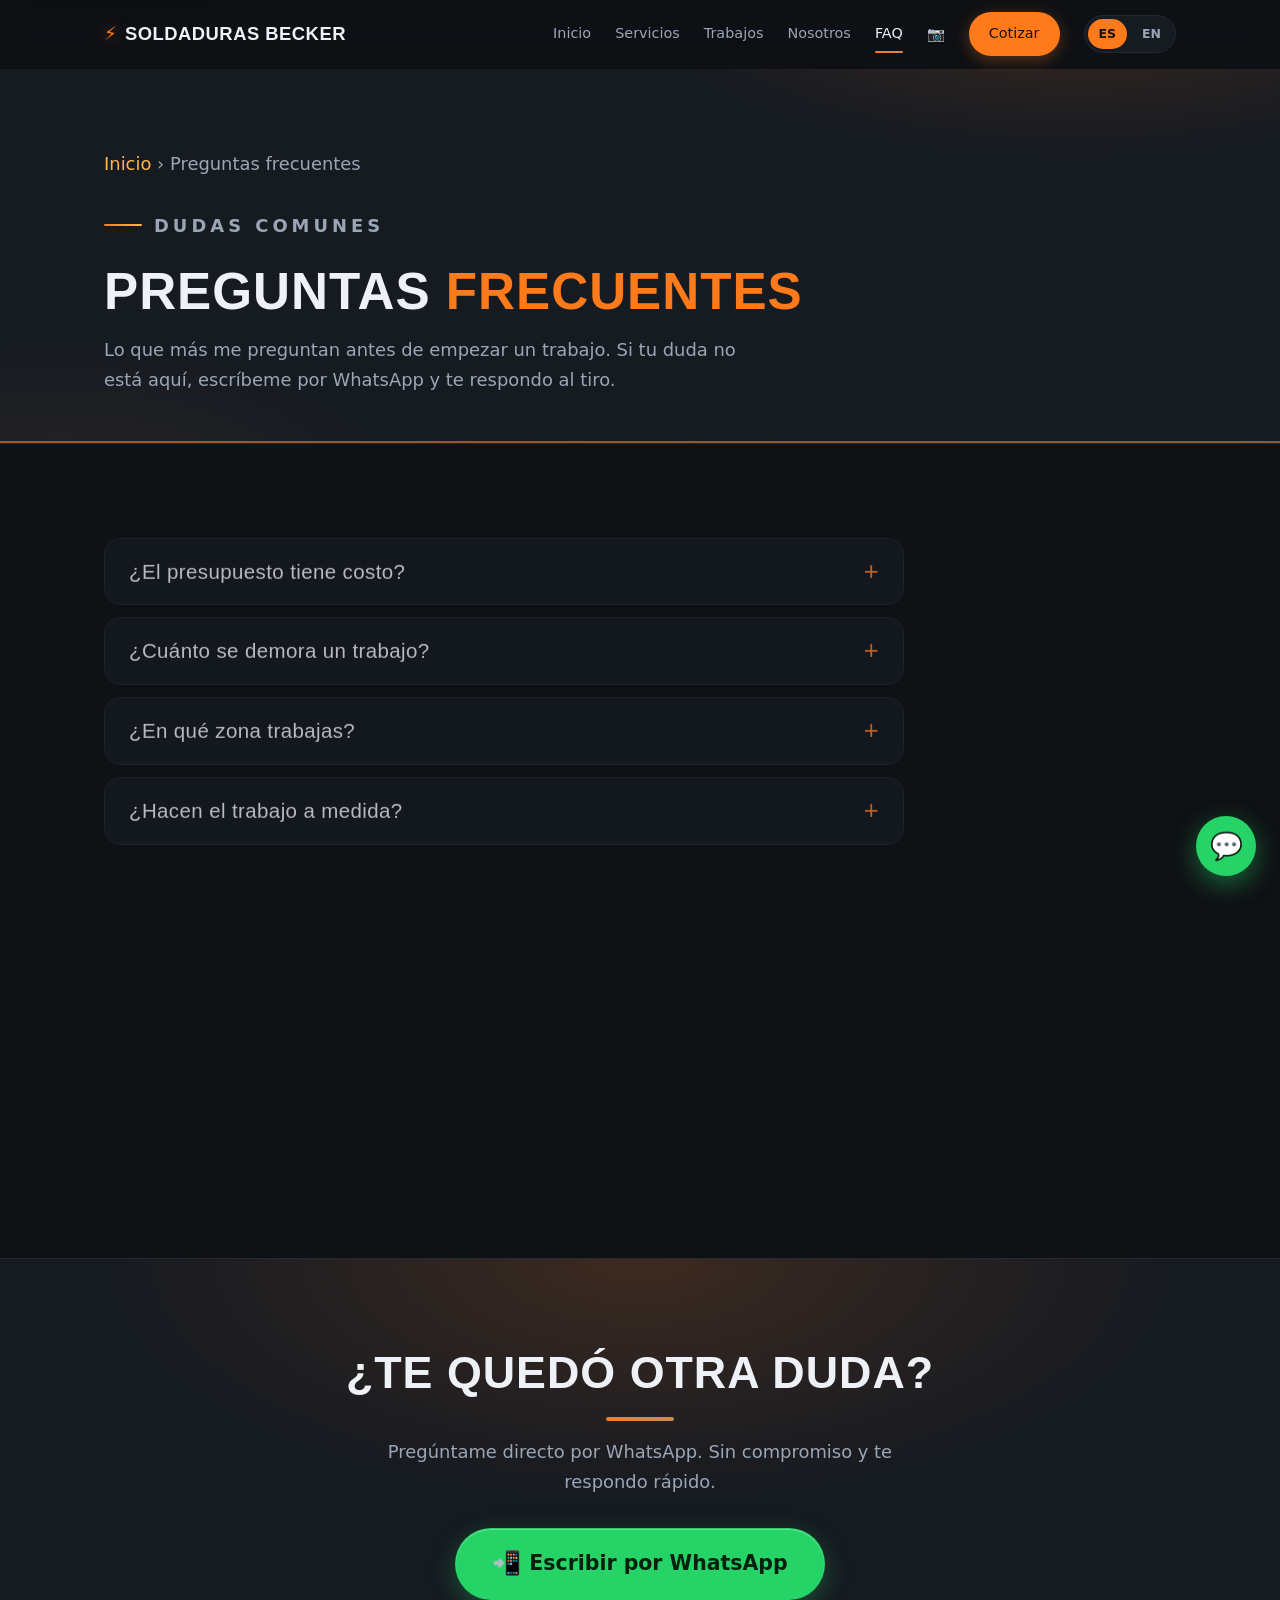
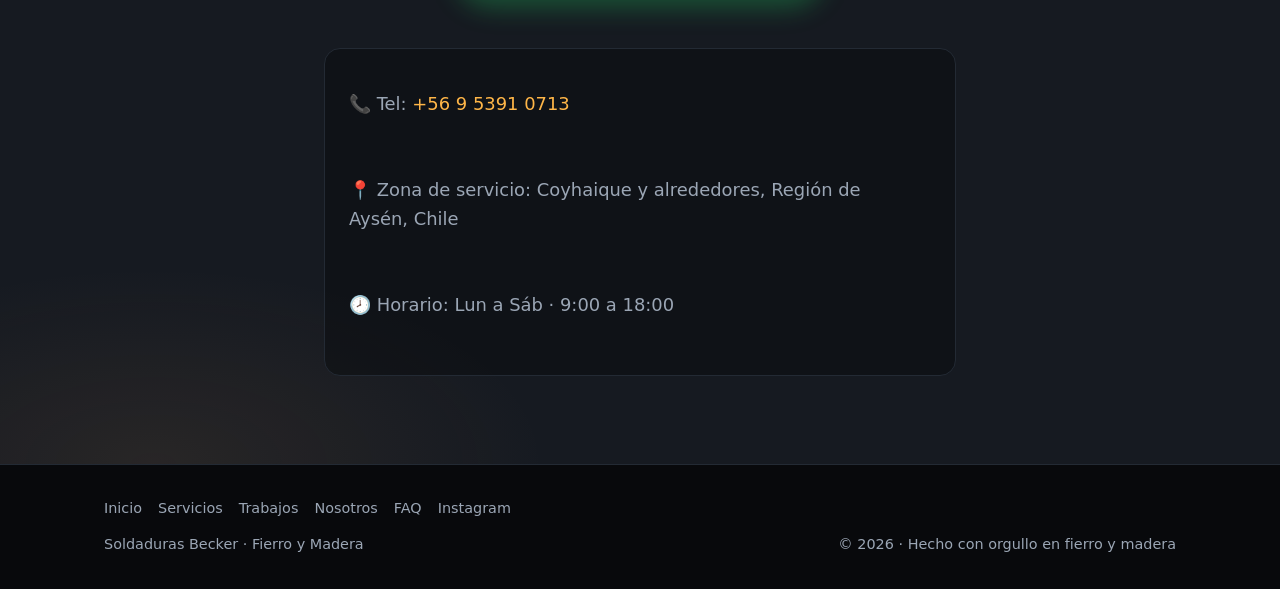
==== commit 859d54ef: "Rediseño visual: tema "Forja Aysén" (colores, UI y UX) Sistema de diseño a medida creado con la skil" ====
--- a/faq.html
+++ b/faq.html
@@ -51,13 +51,18 @@
   <link rel="preconnect" href="https://fonts.googleapis.com" />
   <link rel="preconnect" href="https://fonts.gstatic.com" crossorigin />
   <link href="https://fonts.googleapis.com/css2?family=Oswald:wght@500;600;700&family=Inter:wght@400;500;600&display=swap" rel="stylesheet" />
-  <link rel="stylesheet" href="style.css?v=20260725" />
+  <link rel="stylesheet" href="style.css?v=20260726" />
   <!-- Google Tag Manager (GTM-TWC8D49J, cargado desde assets/gtm.js por la CSP) -->
   <script src="assets/gtm.js"></script>
 </head>
 <body>
   <!-- Google Tag Manager (noscript) -->
   <noscript><iframe src="https://www.googletagmanager.com/ns.html?id=GTM-TWC8D49J" height="0" width="0" title="Google Tag Manager"></iframe></noscript>
+
+  <!-- Accesibilidad: primer elemento enfocable de la página -->
+  <a class="skip-link" href="#contenido">Saltar al contenido</a>
+  <!-- Barra de progreso de lectura (CSS puro) -->
+  <div class="progreso" aria-hidden="true"></div>
 
   <!-- ====== BARRA SUPERIOR ====== -->
   <header class="nav">
@@ -80,6 +85,8 @@
       </nav>
     </div>
   </header>
+
+  <main id="contenido">
 
   <!-- ====== CABECERA ====== -->
   <section class="page-header">
@@ -156,6 +163,8 @@
     </div>
   </section>
 
+  </main>
+
   <footer class="footer">
     <div class="container footer__inner">
       <nav class="footer__links">
@@ -175,7 +184,7 @@
     <span>💬</span>
   </a>
 
-  <script src="script.js?v=20260725"></script>
+  <script src="script.js?v=20260726"></script>
   <script src="analytics.js"></script>
 </body>
 </html>
--- a/style.css
+++ b/style.css
@@ -1,518 +1,1182 @@
-/* ====== Sistema visual: industrial / acero + acento naranja chispa ====== */
+/* =============================================================
+   SOLDADURAS BECKER — Tema "Forja Aysén"
+   Sistema visual industrial: acero frío + chispa naranja + madera.
+   Documentación completa del tema en: marca/tema-visual.md
+   ============================================================= */
+
+/* ====== 1. TOKENS DE DISEÑO ====== */
 :root {
-  --bg: #0f1115;
-  --bg-soft: #161a21;
-  --bg-dark: #0a0c10;
-  --text: #e9edf2;
-  --muted: #a3adbb;
-  --line: #232a34;
-  --accent: #ff7a1a;      /* naranja chispa de soldadura */
-  --accent-2: #ffb648;
-  --wa: #25d366;
-  --radius: 14px;
+  /* --- Superficies (acero frío) --- */
+  --ink-900: #08090c;
+  --ink-800: #0f1115;
+  --ink-700: #161a21;
+  --ink-600: #1c212b;
+  --ink-500: #232a34;
+  --ink-400: #2f3846;
+
+  /* --- Texto --- */
+  --text: #eef1f6;
+  --text-soft: #c6ced9;
+  --muted: #9ba6b5;
+
+  /* --- Acentos de marca --- */
+  --spark: #ff7a1a;        /* chispa de soldadura (acento principal) */
+  --spark-soft: #ffb648;   /* dorado */
+  --spark-deep: #c85c08;
+  --wood: #c78d55;         /* madera (segundo acento) */
+  --wood-soft: #e2b184;
+  --steel: #7d92a8;        /* acero frío (neutro con carácter) */
+  --wa: #25d366;           /* verde WhatsApp: SOLO para WhatsApp */
+  --on-spark: #1a1206;     /* texto sobre naranja */
+  --on-wa: #04210f;        /* texto sobre verde */
+
+  /* --- Degradado firma: fierro → madera --- */
+  --grad-marca: linear-gradient(90deg, var(--spark), var(--wood));
+  --grad-calor: linear-gradient(90deg, var(--spark), var(--spark-soft));
+
+  /* --- Espaciado (escala de 8) --- */
+  --space-1: 4px;
+  --space-2: 8px;
+  --space-3: 12px;
+  --space-4: 16px;
+  --space-5: 24px;
+  --space-6: 32px;
+  --space-7: 48px;
+  --space-8: 64px;
+  --space-9: 88px;
+
+  /* --- Tipografía fluida --- */
+  --fs-xs: .78rem;
+  --fs-sm: .9rem;
+  --fs-base: 1rem;
+  --fs-md: clamp(1.02rem, .98rem + .2vw, 1.12rem);
+  --fs-lg: clamp(1.12rem, 1.05rem + .35vw, 1.28rem);
+  --fs-xl: clamp(1.15rem, 1.08rem + .35vw, 1.35rem);
+  --fs-2xl: clamp(1.8rem, 1.35rem + 2.2vw, 2.8rem);
+  --fs-3xl: clamp(2.1rem, 1.35rem + 3.6vw, 4.4rem);
+
+  /* --- Forma --- */
+  --r-sm: 10px;
+  --r-md: 16px;
+  --r-lg: 22px;
+  --r-pill: 999px;
+  --radius: var(--r-md);   /* alias heredado */
   --max: 1120px;
-  --shadow-card: 0 10px 30px rgba(0, 0, 0, .35);
-  --shadow-card-hover: 0 18px 44px rgba(0, 0, 0, .5);
-}
-
-* { box-sizing: border-box; margin: 0; padding: 0; }
-html { scroll-behavior: smooth; }
+
+  /* --- Profundidad --- */
+  --shadow-1: 0 2px 6px rgba(0,0,0,.28);
+  --shadow-2: 0 10px 30px rgba(0,0,0,.38), 0 2px 8px rgba(0,0,0,.28);
+  --shadow-3: 0 22px 52px rgba(0,0,0,.55), 0 4px 12px rgba(0,0,0,.35);
+  --shadow-card: var(--shadow-2);
+  --shadow-card-hover: var(--shadow-3);
+  --glow-spark: 0 0 0 1px rgba(255,122,26,.35), 0 12px 36px rgba(255,122,26,.18);
+
+  /* --- Movimiento --- */
+  --t-fast: .16s;
+  --t: .28s;
+  --t-slow: .5s;
+  --ease-out: cubic-bezier(.22,.61,.36,1);
+  --ease-spring: cubic-bezier(.34,1.28,.5,1);
+
+  /* --- Alias heredados (no romper marcado existente) --- */
+  --bg: var(--ink-800);
+  --bg-soft: var(--ink-700);
+  --bg-dark: var(--ink-900);
+  --line: var(--ink-500);
+  --accent: var(--spark);
+  --accent-2: var(--spark-soft);
+
+  color-scheme: dark;
+}
+
+/* ====== 2. BASE ====== */
+*, *::before, *::after { box-sizing: border-box; margin: 0; padding: 0; }
+
+html {
+  scroll-behavior: smooth;
+  -webkit-text-size-adjust: 100%;
+}
+
 body {
-  font-family: 'Inter', system-ui, sans-serif;
-  background: var(--bg);
+  font-family: 'Inter', system-ui, -apple-system, sans-serif;
+  background: var(--ink-800);
   color: var(--text);
-  line-height: 1.6;
+  font-size: var(--fs-base);
+  line-height: 1.65;
   -webkit-font-smoothing: antialiased;
-}
-h1, h2, h3, .brand__name { font-family: 'Oswald', sans-serif; letter-spacing: .5px; }
+  -moz-osx-font-smoothing: grayscale;
+  overflow-x: hidden;
+}
+
+/* Bloquea el scroll del fondo con menú móvil o lightbox abiertos */
+body.no-scroll { overflow: hidden; }
+
+h1, h2, h3, .brand__name {
+  font-family: 'Oswald', 'Oswald Fallback', sans-serif;
+  letter-spacing: .5px;
+  text-wrap: balance;
+}
+
+p { text-wrap: pretty; }
 a { color: inherit; text-decoration: none; }
 img { max-width: 100%; display: block; }
-.container { width: 100%; max-width: var(--max); margin: 0 auto; padding: 0 20px; }
-
-/* Anclas: que el sticky nav no tape los títulos */
-section[id] { scroll-margin-top: 72px; }
-
-/* ====== Accesibilidad: focus visible ====== */
-a:focus-visible,
-button:focus-visible {
-  outline: 3px solid var(--accent-2);
+button { font: inherit; }
+
+::selection { background: var(--spark); color: var(--on-spark); }
+
+.container {
+  width: 100%;
+  max-width: var(--max);
+  margin: 0 auto;
+  padding: 0 var(--space-5);
+}
+
+/* El nav pegajoso no debe tapar los títulos al saltar a un ancla */
+section[id], [id] { scroll-margin-top: 84px; }
+
+/* Barra de desplazamiento a tono con el tema */
+@supports (scrollbar-color: red blue) {
+  html { scrollbar-color: var(--ink-400) var(--ink-900); scrollbar-width: thin; }
+}
+
+/* ====== 3. ACCESIBILIDAD ====== */
+
+/* Anillo de foco único y consistente en toda la página */
+:where(a, button, summary, [tabindex]):focus-visible {
+  outline: 3px solid var(--spark-soft);
   outline-offset: 3px;
-  border-radius: 6px;
-}
-.btn:focus-visible, .nav__cta:focus-visible, .wa-float:focus-visible {
-  outline: 3px solid var(--accent-2);
-  outline-offset: 3px;
-}
-
-/* ====== Nav ====== */
+  border-radius: var(--r-sm);
+}
+
+/* Saltar al contenido: primer elemento enfocable de la página */
+.skip-link {
+  position: fixed;
+  top: var(--space-3);
+  left: var(--space-3);
+  z-index: 200;
+  transform: translateY(-160%);
+  background: var(--spark);
+  color: var(--on-spark);
+  font-weight: 600;
+  padding: var(--space-3) var(--space-5);
+  border-radius: var(--r-pill);
+  box-shadow: var(--shadow-2);
+  transition: transform var(--t) var(--ease-spring);
+}
+.skip-link:focus-visible { transform: translateY(0); }
+
+/* Barra de progreso de lectura (CSS puro, sin JS) */
+.progreso {
+  position: fixed;
+  inset: 0 0 auto 0;
+  height: 3px;
+  z-index: 70;
+  background: var(--grad-marca);
+  transform-origin: 0 50%;
+  transform: scaleX(0);
+  pointer-events: none;
+}
+@supports (animation-timeline: scroll()) {
+  .progreso {
+    animation: barra-progreso linear both;
+    animation-timeline: scroll(root block);
+  }
+}
+@keyframes barra-progreso { to { transform: scaleX(1); } }
+
+/* ====== 4. NAV ====== */
 .nav {
-  position: sticky; top: 0; z-index: 50;
-  background: rgba(15,17,21,.82);
-  backdrop-filter: blur(12px);
-  -webkit-backdrop-filter: blur(12px);
-  border-bottom: 1px solid var(--line);
-  box-shadow: 0 6px 24px rgba(0,0,0,.25);
-}
-.nav__inner { display: flex; align-items: center; justify-content: space-between; height: 64px; gap: 12px; }
-.brand { display: flex; align-items: center; gap: 8px; font-size: 1.15rem; font-weight: 700; min-width: 0; }
-.brand__name { white-space: nowrap; overflow: hidden; text-overflow: ellipsis; }
-.brand__spark { color: var(--accent); filter: drop-shadow(0 0 6px rgba(255,122,26,.6)); }
-.nav__links { display: flex; align-items: center; gap: 26px; flex-shrink: 0; }
-.nav__links a { color: var(--muted); font-weight: 500; font-size: .95rem; transition: color .2s; position: relative; }
+  position: sticky;
+  top: 0;
+  z-index: 50;
+  background: rgba(15,17,21,.78);
+  backdrop-filter: blur(14px) saturate(140%);
+  -webkit-backdrop-filter: blur(14px) saturate(140%);
+  border-bottom: 1px solid transparent;
+  transition: background var(--t), border-color var(--t), box-shadow var(--t);
+}
+/* Al hacer scroll la barra se "asienta": más opaca y con sombra */
+.nav.is-scrolled {
+  background: rgba(11,13,17,.92);
+  border-bottom-color: var(--ink-500);
+  box-shadow: 0 8px 28px rgba(0,0,0,.4);
+}
+
+.nav__inner {
+  display: flex;
+  align-items: center;
+  justify-content: space-between;
+  height: 68px;
+  gap: var(--space-3);
+}
+
+.brand {
+  display: flex;
+  align-items: center;
+  gap: var(--space-2);
+  font-size: 1.15rem;
+  font-weight: 700;
+  min-width: 0;
+}
+.brand__name {
+  white-space: nowrap;
+  overflow: hidden;
+  text-overflow: ellipsis;
+  text-transform: uppercase;
+}
+.brand__spark {
+  color: var(--spark);
+  filter: drop-shadow(0 0 8px rgba(255,122,26,.65));
+  transition: transform var(--t) var(--ease-spring);
+}
+.brand:hover .brand__spark { transform: rotate(-12deg) scale(1.15); }
+
+.nav__links {
+  display: flex;
+  align-items: center;
+  gap: var(--space-5);
+  flex-shrink: 0;
+}
+.nav__links a {
+  color: var(--muted);
+  font-weight: 500;
+  font-size: var(--fs-sm);
+  transition: color var(--t-fast);
+  position: relative;
+}
 .nav__links a:not(.nav__cta)::after {
-  content: ""; position: absolute; left: 0; bottom: -6px;
-  width: 100%; height: 2px; background: var(--accent);
-  transform: scaleX(0); transform-origin: left;
-  transition: transform .25s ease;
+  content: "";
+  position: absolute;
+  left: 0;
+  bottom: -7px;
+  width: 100%;
+  height: 2px;
+  border-radius: 2px;
+  background: var(--grad-marca);
+  transform: scaleX(0);
+  transform-origin: left;
+  transition: transform var(--t) var(--ease-out);
 }
 .nav__links a:not(.nav__cta):hover::after { transform: scaleX(1); }
 .nav__links a:hover { color: var(--text); }
+.nav__links a.is-active { color: var(--text); }
+.nav__links a.is-active:not(.nav__cta)::after { transform: scaleX(1); }
+
+.nav__ig { font-size: 1.2rem; line-height: 1; }
+.nav__ig:hover { color: var(--spark-soft); }
+
 .nav__cta {
-  background: var(--accent); color: #1a1206 !important;
-  padding: 9px 18px; border-radius: 999px; font-weight: 600;
-  box-shadow: 0 4px 16px rgba(255,122,26,.35);
-  transition: background .2s, box-shadow .2s, transform .15s;
-}
-.nav__cta:hover { background: var(--accent-2); box-shadow: 0 6px 20px rgba(255,182,72,.4); transform: translateY(-1px); }
-
-/* ====== Hero con foto real (trabajo-1: estantería fierro + madera) ====== */
+  background: var(--spark);
+  color: var(--on-spark) !important;
+  padding: 10px 20px;
+  border-radius: var(--r-pill);
+  font-weight: 600;
+  box-shadow: 0 4px 16px rgba(255,122,26,.32);
+  transition: background var(--t-fast), box-shadow var(--t), transform var(--t) var(--ease-spring);
+}
+.nav__cta:hover {
+  background: var(--spark-soft);
+  box-shadow: 0 8px 24px rgba(255,182,72,.42);
+  transform: translateY(-2px);
+}
+
+/* Botón hamburguesa (solo móvil) */
+.nav__toggle {
+  display: none;
+  flex-direction: column;
+  justify-content: center;
+  align-items: center;
+  gap: 5px;
+  width: 46px;
+  height: 46px;
+  background: none;
+  border: 0;
+  cursor: pointer;
+  padding: 0;
+}
+.nav__toggle span {
+  display: block;
+  width: 24px;
+  height: 2px;
+  border-radius: 2px;
+  background: var(--text);
+  transition: transform var(--t) var(--ease-out), opacity var(--t-fast);
+}
+.nav__toggle[aria-expanded="true"] span:nth-child(1) { transform: translateY(7px) rotate(45deg); }
+.nav__toggle[aria-expanded="true"] span:nth-child(2) { opacity: 0; }
+.nav__toggle[aria-expanded="true"] span:nth-child(3) { transform: translateY(-7px) rotate(-45deg); }
+
+/* ====== 5. HERO ====== */
 .hero {
   position: relative;
   min-height: 88vh;
-  display: flex; align-items: center;
+  display: flex;
+  align-items: center;
   background:
-    linear-gradient(180deg, rgba(10,12,16,.88) 0%, rgba(13,15,19,.62) 45%, rgba(10,12,16,.96) 100%),
-    radial-gradient(900px 420px at 80% -10%, rgba(255,122,26,.22), transparent 60%),
-    url("assets/trabajos/trabajo-1.jpg") center 35% / cover no-repeat var(--bg-dark);
+    linear-gradient(180deg, rgba(8,9,12,.9) 0%, rgba(13,15,19,.58) 45%, rgba(8,9,12,.97) 100%),
+    radial-gradient(820px 400px at 82% -8%, rgba(255,122,26,.24), transparent 62%),
+    radial-gradient(620px 340px at 8% 108%, rgba(199,141,85,.16), transparent 64%),
+    url("assets/trabajos/trabajo-1.jpg") center 35% / cover no-repeat var(--ink-900);
   overflow: hidden;
-  border-bottom: 1px solid var(--line);
-}
+}
+/* Retícula técnica de plano de taller */
 .hero::after {
-  content: ""; position: absolute; inset: 0; z-index: 1;
+  content: "";
+  position: absolute;
+  inset: 0;
+  z-index: 1;
   background-image:
-    linear-gradient(rgba(255,255,255,.022) 1px, transparent 1px),
-    linear-gradient(90deg, rgba(255,255,255,.022) 1px, transparent 1px);
-  background-size: 48px 48px;
-  -webkit-mask-image: radial-gradient(circle at 50% 40%, #000 30%, transparent 75%);
-  mask-image: radial-gradient(circle at 50% 40%, #000 30%, transparent 75%);
+    linear-gradient(rgba(255,255,255,.024) 1px, transparent 1px),
+    linear-gradient(90deg, rgba(255,255,255,.024) 1px, transparent 1px);
+  background-size: 52px 52px;
+  -webkit-mask-image: radial-gradient(circle at 50% 40%, #000 28%, transparent 74%);
+  mask-image: radial-gradient(circle at 50% 40%, #000 28%, transparent 74%);
   pointer-events: none;
 }
-.hero__content { position: relative; z-index: 2; padding: 80px 20px; max-width: 780px; }
-.hero__eyebrow {
-  display: inline-flex; align-items: center; gap: 12px;
-  color: var(--accent-2); font-weight: 600; letter-spacing: 4px; font-size: .78rem;
-  margin-bottom: 20px;
-}
-.hero__eyebrow::before {
-  content: ""; width: 36px; height: 2px;
-  background: linear-gradient(90deg, var(--accent), var(--accent-2));
+/* Cordón de soldadura: cierra el hero con el degradado fierro → madera */
+.hero::before {
+  content: "";
+  position: absolute;
+  inset: auto 0 0 0;
+  height: 3px;
+  z-index: 3;
+  background: var(--grad-marca);
+  opacity: .85;
+}
+
+.hero__content {
+  position: relative;
+  z-index: 2;
+  padding: var(--space-9) var(--space-5);
+  max-width: 800px;
+}
+
+.hero__eyebrow,
+.page-header__eyebrow {
+  display: inline-flex;
+  align-items: center;
+  gap: var(--space-3);
+  color: var(--spark-soft);
+  font-weight: 600;
+  letter-spacing: 4px;
+  font-size: var(--fs-xs);
+  text-transform: uppercase;
+  margin-bottom: var(--space-5);
+}
+.hero__eyebrow::before,
+.page-header__eyebrow::before {
+  content: "";
+  width: 38px;
+  height: 2px;
   border-radius: 2px;
-}
+  background: var(--grad-calor);
+}
+
 .hero__title {
-  font-size: clamp(2.5rem, 7vw, 4.4rem);
-  line-height: 1.04;
+  font-size: var(--fs-3xl);
+  line-height: 1.03;
   font-weight: 700;
   text-transform: uppercase;
   letter-spacing: 1px;
-  text-shadow: 0 4px 24px rgba(0,0,0,.6);
-}
-.hero__title span { color: var(--accent); text-shadow: 0 0 30px rgba(255,122,26,.35), 0 4px 24px rgba(0,0,0,.6); }
+  text-shadow: 0 4px 26px rgba(0,0,0,.65);
+}
+.hero__title span {
+  color: var(--spark);
+  text-shadow: 0 0 34px rgba(255,122,26,.38), 0 4px 24px rgba(0,0,0,.6);
+}
+
 .hero__sub {
-  color: #c4ccd6; font-size: 1.15rem; margin: 24px 0 32px; max-width: 560px;
-  text-shadow: 0 2px 12px rgba(0,0,0,.7);
-}
-.hero__actions { display: flex; gap: 14px; flex-wrap: wrap; }
-.hero__badges { list-style: none; display: flex; gap: 10px; flex-wrap: wrap; margin-top: 32px; }
+  color: var(--text-soft);
+  font-size: var(--fs-lg);
+  margin: var(--space-5) 0 var(--space-6);
+  max-width: 570px;
+  text-shadow: 0 2px 14px rgba(0,0,0,.75);
+}
+
+.hero__actions { display: flex; gap: var(--space-3); flex-wrap: wrap; }
+
+.hero__badges {
+  list-style: none;
+  display: flex;
+  gap: var(--space-2);
+  flex-wrap: wrap;
+  margin-top: var(--space-6);
+}
 .hero__badges li {
-  color: #d4dae2; font-size: .88rem; font-weight: 500;
-  background: rgba(15,17,21,.65);
-  border: 1px solid rgba(255,255,255,.1);
-  backdrop-filter: blur(6px);
-  -webkit-backdrop-filter: blur(6px);
-  padding: 7px 14px; border-radius: 999px;
-}
-
-/* ====== Botones ====== */
+  color: var(--text-soft);
+  font-size: var(--fs-sm);
+  font-weight: 500;
+  background: rgba(15,17,21,.6);
+  border: 1px solid rgba(255,255,255,.12);
+  backdrop-filter: blur(8px);
+  -webkit-backdrop-filter: blur(8px);
+  padding: 8px 15px;
+  border-radius: var(--r-pill);
+  transition: border-color var(--t-fast), transform var(--t) var(--ease-out);
+}
+.hero__badges li:hover { border-color: rgba(255,122,26,.5); transform: translateY(-2px); }
+
+/* ====== 6. BOTONES ====== */
 .btn {
-  display: inline-flex; align-items: center; gap: 10px;
-  padding: 14px 24px; border-radius: 999px;
-  font-weight: 600; font-size: 1rem; cursor: pointer;
-  transition: transform .18s ease, background .2s, box-shadow .25s, border-color .2s, color .2s;
+  display: inline-flex;
+  align-items: center;
+  justify-content: center;
+  gap: var(--space-2);
+  padding: 14px 26px;
+  min-height: 48px;
+  border-radius: var(--r-pill);
+  font-weight: 600;
+  font-size: var(--fs-base);
+  cursor: pointer;
+  border: 1px solid transparent;
+  transition: transform var(--t) var(--ease-spring), background var(--t-fast),
+              box-shadow var(--t), border-color var(--t-fast), color var(--t-fast);
 }
 .btn:hover { transform: translateY(-2px); }
-.btn:active { transform: translateY(0); }
+.btn:active { transform: translateY(0) scale(.985); }
+
+/* Verde = WhatsApp. Reservado exclusivamente para esa acción. */
 .btn--wa {
-  background: var(--wa); color: #04210f;
-  box-shadow: 0 8px 26px rgba(37,211,102,.32), inset 0 1px 0 rgba(255,255,255,.25);
-}
-.btn--wa:hover { background: #2ee06f; box-shadow: 0 12px 34px rgba(37,211,102,.45), inset 0 1px 0 rgba(255,255,255,.25); }
+  background: var(--wa);
+  color: var(--on-wa);
+  box-shadow: 0 8px 26px rgba(37,211,102,.3), inset 0 1px 0 rgba(255,255,255,.28);
+}
+.btn--wa:hover {
+  background: #2ee06f;
+  box-shadow: 0 14px 36px rgba(37,211,102,.45), inset 0 1px 0 rgba(255,255,255,.28);
+}
+
 .btn--ghost {
-  background: rgba(15,17,21,.5); color: var(--text);
-  border: 1px solid rgba(255,255,255,.22);
-  backdrop-filter: blur(6px);
-  -webkit-backdrop-filter: blur(6px);
-}
-.btn--ghost:hover { border-color: var(--accent); color: var(--accent-2); background: rgba(255,122,26,.08); }
-.btn--big { padding: 18px 34px; font-size: 1.1rem; }
-.btn__icon { font-size: 1.15em; }
-
-/* ====== Secciones ====== */
-.section { padding: 88px 0; }
-.section--dark { background: var(--bg-dark); border-top: 1px solid var(--line); border-bottom: 1px solid var(--line); }
+  background: rgba(15,17,21,.5);
+  color: var(--text);
+  border-color: rgba(255,255,255,.24);
+  backdrop-filter: blur(8px);
+  -webkit-backdrop-filter: blur(8px);
+}
+.btn--ghost:hover {
+  border-color: var(--spark);
+  color: var(--spark-soft);
+  background: rgba(255,122,26,.1);
+}
+
+.btn--big { padding: 18px 36px; min-height: 58px; font-size: var(--fs-lg); }
+.btn__icon { font-size: 1.15em; line-height: 1; }
+
+/* ====== 7. SECCIONES ====== */
+.section { padding: var(--space-9) 0; }
+
+.section--dark {
+  position: relative;
+  background: var(--ink-900);
+  border-top: 1px solid var(--ink-500);
+  border-bottom: 1px solid var(--ink-500);
+}
+/* Textura sutil de acero cepillado */
+.section--dark::before {
+  content: "";
+  position: absolute;
+  inset: 0;
+  pointer-events: none;
+  background-image: repeating-linear-gradient(
+    115deg,
+    rgba(255,255,255,.014) 0 1px,
+    transparent 1px 7px
+  );
+}
+.section--dark > * { position: relative; }
+
 .section__title {
-  font-size: clamp(1.9rem, 4vw, 2.7rem);
+  font-size: var(--fs-2xl);
   font-weight: 700;
   text-transform: uppercase;
   letter-spacing: 1.5px;
+  line-height: 1.1;
   position: relative;
-  padding-bottom: 16px;
+  padding-bottom: var(--space-4);
 }
 .section__title::after {
-  content: ""; position: absolute; left: 0; bottom: 0;
-  width: 64px; height: 4px; border-radius: 2px;
-  background: linear-gradient(90deg, var(--accent), var(--accent-2));
-}
-.section__lead { color: var(--muted); margin: 16px 0 42px; font-size: 1.08rem; max-width: 640px; }
-code { background: var(--bg-soft); padding: 2px 7px; border-radius: 6px; color: var(--accent-2); font-size: .9em; }
-
-/* ====== Grids / Cards ====== */
-.grid { display: grid; gap: 18px; }
+  content: "";
+  position: absolute;
+  left: 0;
+  bottom: 0;
+  width: 68px;
+  height: 4px;
+  border-radius: 2px;
+  background: var(--grad-marca);
+}
+
+.section__lead {
+  color: var(--muted);
+  margin: var(--space-4) 0 var(--space-7);
+  font-size: var(--fs-md);
+  max-width: 640px;
+}
+
+code {
+  background: var(--ink-700);
+  padding: 2px 7px;
+  border-radius: 6px;
+  color: var(--spark-soft);
+  font-size: .9em;
+}
+
+/* ====== 8. GRILLAS Y TARJETAS ====== */
+.grid { display: grid; gap: var(--space-4); }
 .grid--3 { grid-template-columns: repeat(3, 1fr); }
 .grid--4 { grid-template-columns: repeat(4, 1fr); }
+
 .card {
   position: relative;
-  background: linear-gradient(180deg, #181d25, var(--bg-soft));
-  border: 1px solid var(--line);
-  border-radius: var(--radius); padding: 22px 22px;
-  transition: transform .22s ease, border-color .25s, box-shadow .25s;
+  background: linear-gradient(180deg, var(--ink-600), var(--ink-700));
+  border: 1px solid var(--ink-500);
+  border-radius: var(--r-md);
+  padding: var(--space-5);
   overflow: hidden;
-}
+  transition: transform var(--t) var(--ease-out), border-color var(--t),
+              box-shadow var(--t), background var(--t);
+}
+/* Filo superior fierro → madera que se "suelda" al pasar el cursor */
 .card::before {
-  content: ""; position: absolute; top: 0; left: 0; right: 0;
-  height: 3px; background: linear-gradient(90deg, var(--accent), var(--accent-2));
-  transform: scaleX(0); transform-origin: left;
-  transition: transform .3s ease;
-}
-.card:hover {
+  content: "";
+  position: absolute;
+  top: 0;
+  left: 0;
+  right: 0;
+  height: 3px;
+  background: var(--grad-marca);
+  transform: scaleX(0);
+  transform-origin: left;
+  transition: transform var(--t-slow) var(--ease-out);
+}
+.card:hover,
+.card:focus-within {
   transform: translateY(-6px);
-  border-color: rgba(255,122,26,.55);
-  box-shadow: var(--shadow-card-hover);
-}
-.card:hover::before { transform: scaleX(1); }
+  border-color: rgba(255,122,26,.5);
+  box-shadow: var(--shadow-3);
+}
+.card:hover::before,
+.card:focus-within::before { transform: scaleX(1); }
+
 .card__icon {
-  font-size: 2.4rem; margin-bottom: 14px; line-height: 1;
-  filter: drop-shadow(0 4px 10px rgba(0,0,0,.4));
-  transition: transform .25s ease;
-}
-.card:hover .card__icon { transform: scale(1.12) rotate(-3deg); }
-.card h3 { font-size: 1.15rem; margin-bottom: 6px; letter-spacing: .8px; }
-.card p { color: var(--muted); font-size: .92rem; }
-.card__icon { font-size: 2rem; }
-
-/* ====== Galería (fotos verticales de celular) ====== */
-.gallery { display: grid; grid-template-columns: repeat(4, 1fr); gap: 16px; }
+  font-size: 2.1rem;
+  line-height: 1;
+  margin-bottom: var(--space-3);
+  filter: drop-shadow(0 4px 12px rgba(0,0,0,.45));
+  transition: transform var(--t) var(--ease-spring);
+}
+.card:hover .card__icon { transform: scale(1.14) rotate(-4deg); }
+
+.card h3 {
+  font-size: var(--fs-xl);
+  margin-bottom: var(--space-1);
+  letter-spacing: .8px;
+}
+.card p { color: var(--muted); font-size: var(--fs-sm); }
+
+/* ====== 9. GALERÍA ====== */
+.gallery {
+  display: grid;
+  grid-template-columns: repeat(4, 1fr);
+  gap: var(--space-4);
+}
 .gallery__item {
+  position: relative;
   margin: 0;
   aspect-ratio: 3 / 4;
-  border-radius: var(--radius); overflow: hidden;
-  background: var(--bg-soft);
-  border: 1px solid var(--line);
-  box-shadow: var(--shadow-card);
-  transition: transform .25s ease, border-color .25s, box-shadow .3s;
-}
-.gallery__item:hover {
-  transform: translateY(-5px);
-  border-color: var(--accent);
-  box-shadow: 0 16px 40px rgba(0,0,0,.55), 0 0 0 1px rgba(255,122,26,.35);
+  border-radius: var(--r-md);
+  overflow: hidden;
+  background: var(--ink-700);
+  border: 1px solid var(--ink-500);
+  box-shadow: var(--shadow-2);
+  cursor: zoom-in;
+  transition: transform var(--t) var(--ease-out), border-color var(--t), box-shadow var(--t);
+}
+.gallery__item:hover,
+.gallery__item:focus-within {
+  transform: translateY(-6px);
+  border-color: var(--spark);
+  box-shadow: var(--shadow-3), var(--glow-spark);
 }
 .gallery__item img {
-  width: 100%; height: 100%; object-fit: cover;
-  transition: transform .5s cubic-bezier(.2,.7,.3,1), filter .4s;
+  width: 100%;
+  height: 100%;
+  object-fit: cover;
+  transition: transform var(--t-slow) var(--ease-out), filter var(--t-slow);
   filter: saturate(.96);
 }
-.gallery__item:hover img { transform: scale(1.07); filter: saturate(1.08); }
-
-/* ====== Por qué: números grandes estilo industrial (outline naranja) ====== */
+.gallery__item:hover img,
+.gallery__item:focus-within img { transform: scale(1.07); filter: saturate(1.1); }
+
+/* Pista visual de "ampliar" — aparece sobre la foto al pasar el cursor */
+.gallery__item::after {
+  content: "🔍";
+  position: absolute;
+  right: var(--space-3);
+  bottom: var(--space-3);
+  width: 38px;
+  height: 38px;
+  display: grid;
+  place-items: center;
+  border-radius: 50%;
+  font-size: 1rem;
+  background: rgba(8,9,12,.72);
+  border: 1px solid rgba(255,255,255,.18);
+  backdrop-filter: blur(6px);
+  -webkit-backdrop-filter: blur(6px);
+  opacity: 0;
+  transform: translateY(8px) scale(.85);
+  transition: opacity var(--t), transform var(--t) var(--ease-spring);
+}
+.gallery__item:hover::after,
+.gallery__item:focus-within::after { opacity: 1; transform: translateY(0) scale(1); }
+
+/* ====== 10. "POR QUÉ" — números calados estilo taller ====== */
 .why__item {
-  padding: 26px 22px;
-  border-radius: var(--radius);
+  padding: var(--space-5) var(--space-5);
+  border-radius: var(--r-md);
   border: 1px solid transparent;
-  transition: border-color .25s, background .25s, transform .22s;
+  transition: border-color var(--t), background var(--t), transform var(--t) var(--ease-out);
 }
 .why__item:hover {
-  border-color: var(--line);
-  background: rgba(22,26,33,.6);
-  transform: translateY(-3px);
+  border-color: var(--ink-500);
+  background: rgba(28,33,43,.6);
+  transform: translateY(-4px);
 }
 .why__num {
   display: block;
   font-family: 'Oswald', sans-serif;
-  font-size: 4.2rem; font-weight: 700; line-height: 1;
-  margin-bottom: 14px;
+  font-size: 4.2rem;
+  font-weight: 700;
+  line-height: 1;
+  margin-bottom: var(--space-3);
   color: transparent;
-  -webkit-text-stroke: 2px var(--accent);
-  text-shadow: 0 0 30px rgba(255,122,26,.18);
-}
+  -webkit-text-stroke: 2px var(--spark);
+  text-shadow: 0 0 32px rgba(255,122,26,.2);
+  transition: color var(--t), -webkit-text-stroke-color var(--t);
+}
+.why__item:hover .why__num { color: rgba(255,122,26,.12); }
 @supports not (-webkit-text-stroke: 2px orange) {
-  .why__num { color: var(--accent); }
-}
-.why__item h3 { font-size: 1.2rem; margin-bottom: 6px; letter-spacing: .8px; }
-.why__item p { color: var(--muted); font-size: .95rem; }
-
-/* ====== CTA ====== */
+  .why__num { color: var(--spark); }
+}
+.why__item h3 { font-size: var(--fs-xl); margin-bottom: var(--space-1); letter-spacing: .8px; }
+.why__item p { color: var(--muted); font-size: var(--fs-sm); }
+
+/* ====== 11. CTA ====== */
 .cta {
+  position: relative;
   background:
-    radial-gradient(700px 320px at 50% 0%, rgba(255,122,26,.16), transparent 70%),
-    var(--bg-soft);
+    radial-gradient(760px 340px at 50% 0%, rgba(255,122,26,.17), transparent 70%),
+    radial-gradient(560px 280px at 12% 100%, rgba(199,141,85,.1), transparent 70%),
+    var(--ink-700);
   text-align: center;
-  border-top: 1px solid var(--line);
-}
-.cta__inner { max-width: 660px; margin: 0 auto; }
+  border-top: 1px solid var(--ink-500);
+}
+.cta__inner { max-width: 680px; margin: 0 auto; }
 .cta h2 {
-  font-size: clamp(1.9rem, 4vw, 2.8rem);
-  text-transform: uppercase; letter-spacing: 1px;
-  position: relative; padding-bottom: 18px; margin-bottom: 4px;
+  font-size: var(--fs-2xl);
+  text-transform: uppercase;
+  letter-spacing: 1px;
+  line-height: 1.12;
+  position: relative;
+  padding-bottom: var(--space-5);
 }
 .cta h2::after {
-  content: ""; position: absolute; left: 50%; bottom: 0; transform: translateX(-50%);
-  width: 64px; height: 4px; border-radius: 2px;
-  background: linear-gradient(90deg, var(--accent), var(--accent-2));
-}
-.cta p { color: var(--muted); margin: 14px 0 30px; font-size: 1.1rem; }
+  content: "";
+  position: absolute;
+  left: 50%;
+  bottom: 0;
+  transform: translateX(-50%);
+  width: 68px;
+  height: 4px;
+  border-radius: 2px;
+  background: var(--grad-marca);
+}
+.cta p { color: var(--muted); margin: var(--space-4) 0 var(--space-6); font-size: var(--fs-md); }
+
 .cta__alt {
-  margin-top: 36px; color: var(--muted); display: grid; gap: 8px; font-size: 1rem;
-  background: rgba(15,17,21,.5);
-  border: 1px solid var(--line);
-  border-radius: var(--radius);
-  padding: 22px 18px;
-}
-.cta__alt a { color: var(--accent-2); transition: color .2s; }
-.cta__alt a:hover { color: var(--accent); }
-
-/* ====== Footer ====== */
-.footer { border-top: 1px solid var(--line); padding: 28px 0; color: var(--muted); font-size: .9rem; background: var(--bg-dark); }
-.footer__inner { display: flex; justify-content: space-between; flex-wrap: wrap; gap: 10px; align-items: center; }
-.footer__links { display: flex; flex-wrap: wrap; gap: 16px; width: 100%; margin-bottom: 6px; }
-.footer__links a { color: var(--muted); transition: color .2s; }
-.footer__links a:hover { color: var(--accent-2); }
-
-/* ====== WhatsApp flotante: sombra verde + pulso sutil ====== */
+  margin-top: var(--space-7);
+  color: var(--muted);
+  display: grid;
+  gap: var(--space-2);
+  font-size: var(--fs-base);
+  text-align: left;
+  background: rgba(8,9,12,.45);
+  border: 1px solid var(--ink-500);
+  border-radius: var(--r-md);
+  padding: var(--space-5);
+}
+.cta__alt a { color: var(--spark-soft); transition: color var(--t-fast); }
+.cta__alt a:hover { color: var(--spark); }
+
+/* ====== 12. FOOTER ====== */
+.footer {
+  border-top: 1px solid var(--ink-500);
+  padding: var(--space-6) 0;
+  color: var(--muted);
+  font-size: var(--fs-sm);
+  background: var(--ink-900);
+}
+.footer__inner {
+  display: flex;
+  justify-content: space-between;
+  flex-wrap: wrap;
+  gap: var(--space-2);
+  align-items: center;
+}
+.footer__links {
+  display: flex;
+  flex-wrap: wrap;
+  gap: var(--space-4);
+  width: 100%;
+  margin-bottom: var(--space-1);
+}
+.footer__links a { color: var(--muted); transition: color var(--t-fast); }
+.footer__links a:hover { color: var(--spark-soft); }
+
+/* ====== 13. WHATSAPP FLOTANTE ====== */
 .wa-float {
-  position: fixed; right: 20px; bottom: 20px; z-index: 60;
-  width: 60px; height: 60px; border-radius: 50%;
-  background: var(--wa); display: flex; align-items: center; justify-content: center;
+  position: fixed;
+  right: var(--space-5);
+  bottom: var(--space-5);
+  z-index: 60;
+  width: 60px;
+  height: 60px;
+  border-radius: 50%;
+  background: var(--wa);
+  display: flex;
+  align-items: center;
+  justify-content: center;
   font-size: 1.65rem;
   box-shadow: 0 8px 26px rgba(37,211,102,.45);
-  transition: transform .2s ease, box-shadow .25s;
-  animation: wa-pulse 2.6s ease-in-out infinite;
-}
-.wa-float:hover { transform: scale(1.08); animation-play-state: paused; }
+  transition: transform var(--t) var(--ease-spring), box-shadow var(--t);
+  animation: wa-pulse 2.8s ease-in-out infinite;
+}
+.wa-float:hover { transform: scale(1.1); animation-play-state: paused; }
 @keyframes wa-pulse {
   0%, 100% { box-shadow: 0 8px 26px rgba(37,211,102,.45), 0 0 0 0 rgba(37,211,102,.45); }
   50%      { box-shadow: 0 8px 26px rgba(37,211,102,.45), 0 0 0 14px rgba(37,211,102,0); }
 }
 
-/* ====== Movimiento reducido (accesibilidad) ====== */
+/* ====== 14. BARRA DE ACCIÓN MÓVIL (inyectada por script.js) ====== */
+.barra-accion {
+  display: none;
+  position: fixed;
+  inset: auto 0 0 0;
+  z-index: 65;
+  gap: var(--space-2);
+  padding: var(--space-2) var(--space-3) calc(var(--space-2) + env(safe-area-inset-bottom, 0px));
+  background: rgba(11,13,17,.94);
+  backdrop-filter: blur(14px);
+  -webkit-backdrop-filter: blur(14px);
+  border-top: 1px solid var(--ink-500);
+  box-shadow: 0 -8px 30px rgba(0,0,0,.5);
+}
+.barra-accion a {
+  flex: 1;
+  display: inline-flex;
+  align-items: center;
+  justify-content: center;
+  gap: var(--space-2);
+  min-height: 48px;
+  border-radius: var(--r-pill);
+  font-weight: 600;
+  font-size: var(--fs-sm);
+  transition: transform var(--t) var(--ease-spring), background var(--t-fast);
+}
+.barra-accion a:active { transform: scale(.97); }
+.barra-accion .accion--wa { background: var(--wa); color: var(--on-wa); }
+.barra-accion .accion--tel {
+  background: transparent;
+  color: var(--text);
+  border: 1px solid var(--ink-400);
+}
+.barra-accion .accion--tel:active { background: var(--ink-600); }
+
+/* ====== 15. CABECERA DE SUBPÁGINA ====== */
+.page-header {
+  position: relative;
+  padding: var(--space-8) 0 var(--space-7);
+  background:
+    radial-gradient(760px 320px at 84% -30%, rgba(255,122,26,.2), transparent 62%),
+    radial-gradient(520px 260px at 5% 120%, rgba(199,141,85,.12), transparent 66%),
+    var(--ink-700);
+  border-bottom: 1px solid var(--ink-500);
+}
+.page-header::after {
+  content: "";
+  position: absolute;
+  inset: auto 0 0 0;
+  height: 2px;
+  background: var(--grad-marca);
+  opacity: .6;
+}
+.page-header h1 {
+  font-size: clamp(2rem, 1.4rem + 2.8vw, 3.2rem);
+  text-transform: uppercase;
+  letter-spacing: 1px;
+  line-height: 1.08;
+}
+.page-header h1 span { color: var(--spark); }
+.page-header p {
+  color: var(--muted);
+  margin-top: var(--space-4);
+  font-size: var(--fs-md);
+  max-width: 660px;
+}
+
+/* Migas de pan */
+.crumbs { font-size: var(--fs-sm); color: var(--muted); margin-bottom: var(--space-4); }
+.crumbs a { color: var(--spark-soft); transition: color var(--t-fast); }
+.crumbs a:hover { color: var(--spark); }
+
+/* ====== 16. SERVICIOS EN DETALLE ====== */
+.svc { display: grid; gap: var(--space-4); grid-template-columns: repeat(2, 1fr); }
+.svc__item {
+  display: flex;
+  flex-direction: column;
+  background: linear-gradient(180deg, var(--ink-600), var(--ink-700));
+  border: 1px solid var(--ink-500);
+  border-radius: var(--r-md);
+  padding: var(--space-6) var(--space-5);
+  transition: border-color var(--t), transform var(--t) var(--ease-out), box-shadow var(--t);
+}
+.svc__item:hover,
+.svc__item:focus-within {
+  border-color: rgba(255,122,26,.5);
+  transform: translateY(-5px);
+  box-shadow: var(--shadow-3);
+}
+.svc__item .card__icon { font-size: 2.2rem; margin-bottom: var(--space-3); }
+.svc__item h3 { font-size: var(--fs-xl); letter-spacing: .6px; margin-bottom: var(--space-2); }
+.svc__item > p { color: var(--muted); margin-bottom: var(--space-4); }
+
+.svc__list {
+  list-style: none;
+  display: grid;
+  gap: var(--space-2);
+  margin-bottom: var(--space-5);
+}
+.svc__list li {
+  color: var(--text-soft);
+  font-size: var(--fs-sm);
+  padding-left: 26px;
+  position: relative;
+}
+.svc__list li::before {
+  content: "✔";
+  position: absolute;
+  left: 0;
+  top: 0;
+  color: var(--spark);
+}
+/* El botón queda siempre abajo: tarjetas parejas aunque el texto varíe */
+.svc__item .btn { margin-top: auto; align-self: flex-start; font-size: var(--fs-sm); padding: 12px 22px; }
+
+/* ====== 17. SOBRE EL TALLER ====== */
+.about {
+  display: grid;
+  grid-template-columns: 1.15fr .85fr;
+  gap: var(--space-7);
+  align-items: start;
+}
+.about p { color: var(--muted); margin-bottom: var(--space-4); font-size: var(--fs-md); }
+.about strong { color: var(--text); font-weight: 600; }
+.about__media {
+  border-radius: var(--r-md);
+  overflow: hidden;
+  border: 1px solid var(--ink-500);
+  box-shadow: var(--shadow-2);
+}
+.about__media img { width: 100%; height: 100%; object-fit: cover; aspect-ratio: 3 / 4; }
+
+.about__stats { display: flex; flex-wrap: wrap; gap: var(--space-3); margin: var(--space-2) 0 var(--space-5); }
+.about__stat {
+  flex: 1 1 130px;
+  background: rgba(8,9,12,.45);
+  border: 1px solid var(--ink-500);
+  border-radius: var(--r-md);
+  padding: var(--space-4) var(--space-4);
+  transition: border-color var(--t), transform var(--t) var(--ease-out);
+}
+.about__stat:hover { border-color: rgba(255,182,72,.45); transform: translateY(-3px); }
+.about__stat b {
+  display: block;
+  font-family: 'Oswald', sans-serif;
+  font-size: 2rem;
+  color: var(--spark-soft);
+  line-height: 1;
+  margin-bottom: 2px;
+}
+.about__stat span { color: var(--muted); font-size: var(--fs-xs); }
+
+/* ====== 18. FAQ (acordeón nativo) ====== */
+.faq { max-width: 800px; }
+.faq details {
+  border: 1px solid var(--ink-500);
+  border-radius: var(--r-md);
+  background: var(--ink-700);
+  margin-bottom: var(--space-3);
+  overflow: hidden;
+  transition: border-color var(--t), background var(--t);
+}
+.faq details:hover { border-color: var(--ink-400); }
+.faq details[open] { border-color: rgba(255,122,26,.45); background: var(--ink-600); }
+.faq summary {
+  cursor: pointer;
+  list-style: none;
+  padding: var(--space-4) var(--space-5);
+  min-height: 56px;
+  font-family: 'Oswald', sans-serif;
+  font-size: var(--fs-lg);
+  letter-spacing: .4px;
+  display: flex;
+  justify-content: space-between;
+  align-items: center;
+  gap: var(--space-4);
+}
+.faq summary::-webkit-details-marker { display: none; }
+.faq summary::after {
+  content: "+";
+  color: var(--spark);
+  font-size: 1.6rem;
+  line-height: 1;
+  flex-shrink: 0;
+  transition: transform var(--t) var(--ease-spring);
+}
+.faq details[open] summary::after { transform: rotate(135deg); }
+.faq details[open] summary { border-bottom: 1px solid var(--ink-500); }
+.faq__a { padding: var(--space-4) var(--space-5) var(--space-5); color: var(--muted); }
+.faq__a a { color: var(--spark-soft); text-decoration: underline; text-underline-offset: 3px; }
+.faq__a a:hover { color: var(--spark); }
+/* Despliegue suave del contenido */
+.faq details[open] .faq__a { animation: faq-abrir var(--t) var(--ease-out) both; }
+@keyframes faq-abrir {
+  from { opacity: 0; transform: translateY(-6px); }
+  to   { opacity: 1; transform: translateY(0); }
+}
+
+/* ====== 19. SELECTOR DE IDIOMA ====== */
+.lang-selector {
+  display: inline-flex;
+  align-items: center;
+  gap: var(--space-1);
+  background: var(--ink-700);
+  border: 1px solid var(--ink-500);
+  border-radius: var(--r-pill);
+  padding: 3px;
+}
+.lang-btn {
+  background: none;
+  border: none;
+  color: var(--muted);
+  font-size: var(--fs-xs);
+  font-weight: 600;
+  padding: 5px 11px;
+  border-radius: var(--r-pill);
+  cursor: pointer;
+  transition: color var(--t-fast), background var(--t-fast);
+}
+.lang-btn:hover { color: var(--text); }
+.lang-btn.is-active { background: var(--spark); color: var(--on-spark); }
+
+/* ====== 20. LIGHTBOX ====== */
+.lightbox {
+  position: fixed;
+  inset: 0;
+  z-index: 100;
+  background: rgba(5,7,10,.94);
+  backdrop-filter: blur(10px);
+  -webkit-backdrop-filter: blur(10px);
+  display: none;
+  align-items: center;
+  justify-content: center;
+  padding: var(--space-5);
+}
+.lightbox.is-open { display: flex; animation: lb-entrar var(--t) var(--ease-out) both; }
+@keyframes lb-entrar { from { opacity: 0; } to { opacity: 1; } }
+
+.lightbox__content { position: relative; display: flex; flex-direction: column; align-items: center; }
+.lightbox img {
+  max-width: 90vw;
+  max-height: 80vh;
+  border-radius: var(--r-md);
+  box-shadow: var(--shadow-3);
+}
+.lightbox__close {
+  position: absolute;
+  top: -48px;
+  right: 0;
+  width: 44px;
+  height: 44px;
+  font-size: 2.2rem;
+  line-height: 1;
+  color: var(--muted);
+  background: none;
+  border: 0;
+  cursor: pointer;
+  transition: color var(--t-fast), transform var(--t) var(--ease-spring);
+}
+.lightbox__close:hover { color: var(--text); transform: rotate(90deg); }
+
+.lightbox__nav {
+  position: absolute;
+  top: 50%;
+  width: 100%;
+  display: flex;
+  justify-content: space-between;
+  transform: translateY(-50%);
+  pointer-events: none;
+  padding: 0 var(--space-2);
+}
+.lightbox__btn {
+  pointer-events: auto;
+  background: rgba(15,17,21,.75);
+  color: var(--text);
+  border: 1px solid var(--ink-500);
+  border-radius: 50%;
+  width: 48px;
+  height: 48px;
+  font-size: 1.4rem;
+  display: flex;
+  align-items: center;
+  justify-content: center;
+  cursor: pointer;
+  backdrop-filter: blur(8px);
+  -webkit-backdrop-filter: blur(8px);
+  transition: background var(--t-fast), border-color var(--t-fast), transform var(--t) var(--ease-spring);
+}
+.lightbox__btn:hover {
+  background: var(--spark);
+  color: var(--on-spark);
+  border-color: var(--spark);
+  transform: scale(1.1);
+}
+.lightbox__counter {
+  margin-top: var(--space-4);
+  color: var(--muted);
+  font-size: var(--fs-sm);
+  font-weight: 500;
+  background: rgba(15,17,21,.6);
+  padding: 5px 14px;
+  border-radius: var(--r-pill);
+  border: 1px solid var(--ink-500);
+}
+
+/* ====== 21. APARICIÓN AL HACER SCROLL ====== */
+/* Regla de oro: el contenido NUNCA queda oculto por una animación.
+   El estado inicial solo existe si JavaScript activó `.js-reveal` en <html>
+   (script.js lo hace únicamente si hay soporte de IntersectionObserver y el
+   usuario no pidió menos movimiento). Sin JS, todo se ve desde el inicio. */
+.js-reveal :is(.card, .why__item, .svc__item, .gallery__item, .about__stat, .faq details) {
+  opacity: 0;
+  transform: translateY(24px);
+  transition: opacity var(--t-slow) var(--ease-out), transform var(--t-slow) var(--ease-out);
+}
+.js-reveal :is(.card, .why__item, .svc__item, .gallery__item, .about__stat, .faq details).is-visible {
+  opacity: 1;
+  transform: none;
+}
+/* Escalonado suave dentro de cada grupo, para que no aparezcan en bloque */
+.js-reveal :is(.grid, .gallery, .svc) > *:nth-child(2) { transition-delay: 60ms; }
+.js-reveal :is(.grid, .gallery, .svc) > *:nth-child(3) { transition-delay: 120ms; }
+.js-reveal :is(.grid, .gallery, .svc) > *:nth-child(4) { transition-delay: 180ms; }
+
+/* ====== 22. MOVIMIENTO REDUCIDO ====== */
 @media (prefers-reduced-motion: reduce) {
   html { scroll-behavior: auto; }
-  *, *::before, *::after { animation: none !important; transition: none !important; }
-}
-
-/* ====== Botón hamburguesa (oculto en desktop) ====== */
-.nav__toggle {
-  display: none;
-  flex-direction: column; justify-content: center; align-items: center; gap: 5px;
-  width: 44px; height: 44px;
-  background: none; border: 0; cursor: pointer; padding: 0;
-}
-.nav__toggle span {
-  display: block; width: 24px; height: 2px; border-radius: 2px;
-  background: var(--text);
-  transition: transform .25s ease, opacity .2s ease;
-}
-.nav__toggle[aria-expanded="true"] span:nth-child(1) { transform: translateY(7px) rotate(45deg); }
-.nav__toggle[aria-expanded="true"] span:nth-child(2) { opacity: 0; }
-.nav__toggle[aria-expanded="true"] span:nth-child(3) { transform: translateY(-7px) rotate(-45deg); }
-
-/* Link activo en el nav */
-.nav__links a.is-active { color: var(--text); }
-.nav__links a.is-active:not(.nav__cta)::after { transform: scaleX(1); }
-
-/* Enlace a Instagram en el nav */
-.nav__ig { font-size: 1.2rem; line-height: 1; }
-.nav__ig:hover { color: var(--accent-2); }
-
-/* ====== Cabecera de subpágina (hero chico) ====== */
-.page-header {
-  position: relative;
-  padding: 72px 0 48px;
-  background:
-    radial-gradient(720px 300px at 82% -30%, rgba(255,122,26,.18), transparent 60%),
-    var(--bg-soft);
-  border-bottom: 1px solid var(--line);
-}
-.page-header__eyebrow {
-  display: inline-flex; align-items: center; gap: 12px;
-  color: var(--accent-2); font-weight: 600; letter-spacing: 4px; font-size: .78rem;
-  margin-bottom: 16px;
-}
-.page-header__eyebrow::before {
-  content: ""; width: 36px; height: 2px;
-  background: linear-gradient(90deg, var(--accent), var(--accent-2)); border-radius: 2px;
-}
-.page-header h1 {
-  font-size: clamp(2rem, 5vw, 3.2rem);
-  text-transform: uppercase; letter-spacing: 1px; line-height: 1.08;
-}
-.page-header h1 span { color: var(--accent); }
-.page-header p { color: var(--muted); margin-top: 16px; font-size: 1.1rem; max-width: 640px; }
-
-/* Migas de pan simples */
-.crumbs { font-size: .85rem; color: var(--muted); margin-bottom: 18px; }
-.crumbs a { color: var(--accent-2); }
-.crumbs a:hover { color: var(--accent); }
-
-/* ====== Servicios en detalle ====== */
-.svc { display: grid; gap: 18px; grid-template-columns: repeat(2, 1fr); }
-.svc__item {
-  background: linear-gradient(180deg, #181d25, var(--bg-soft));
-  border: 1px solid var(--line); border-radius: var(--radius);
-  padding: 26px 24px;
-  transition: border-color .25s, transform .22s, box-shadow .25s;
-}
-.svc__item:hover { border-color: rgba(255,122,26,.5); transform: translateY(-4px); box-shadow: var(--shadow-card-hover); }
-.svc__item .card__icon { font-size: 2.2rem; margin-bottom: 12px; }
-.svc__item h3 { font-size: 1.3rem; letter-spacing: .6px; margin-bottom: 8px; }
-.svc__item > p { color: var(--muted); margin-bottom: 14px; }
-.svc__list { list-style: none; display: grid; gap: 8px; margin-bottom: 18px; }
-.svc__list li { color: var(--text); font-size: .94rem; padding-left: 24px; position: relative; }
-.svc__list li::before { content: "✔"; position: absolute; left: 0; color: var(--accent); }
-.svc__item .btn { font-size: .92rem; padding: 11px 20px; }
-
-/* ====== Sobre mí / El taller ====== */
-.about { display: grid; grid-template-columns: 1.15fr .85fr; gap: 36px; align-items: start; }
-.about p { color: var(--muted); margin-bottom: 16px; font-size: 1.05rem; }
-.about strong { color: var(--text); }
-.about__media {
-  border-radius: var(--radius); overflow: hidden;
-  border: 1px solid var(--line); box-shadow: var(--shadow-card);
-}
-.about__media img { width: 100%; height: 100%; object-fit: cover; aspect-ratio: 3 / 4; }
-.about__stats { display: flex; flex-wrap: wrap; gap: 14px; margin: 8px 0 24px; }
-.about__stat {
-  background: rgba(15,17,21,.5); border: 1px solid var(--line);
-  border-radius: var(--radius); padding: 14px 18px; min-width: 120px;
-}
-.about__stat b { display: block; font-family: 'Oswald', sans-serif; font-size: 1.9rem; color: var(--accent-2); line-height: 1; }
-.about__stat span { color: var(--muted); font-size: .85rem; }
-
-/* ====== FAQ (acordeón nativo) ====== */
-.faq { max-width: 780px; }
-.faq details {
-  border: 1px solid var(--line); border-radius: var(--radius);
-  background: var(--bg-soft); margin-bottom: 12px; overflow: hidden;
-  transition: border-color .2s;
-}
-.faq details[open] { border-color: rgba(255,122,26,.45); }
-.faq summary {
-  cursor: pointer; list-style: none;
-  padding: 18px 22px; font-family: 'Oswald', sans-serif; font-size: 1.08rem; letter-spacing: .4px;
-  display: flex; justify-content: space-between; align-items: center; gap: 14px;
-}
-.faq summary::-webkit-details-marker { display: none; }
-.faq summary::after { content: "+"; color: var(--accent); font-size: 1.5rem; line-height: 1; transition: transform .25s ease; }
-.faq details[open] summary::after { transform: rotate(45deg); }
-.faq details[open] summary { border-bottom: 1px solid var(--line); }
-.faq__a { padding: 16px 22px; color: var(--muted); font-size: 1rem; }
-.faq__a a { color: var(--accent-2); }
-
-/* ====== Selector de Idioma en Nav ====== */
-.lang-selector {
-  display: inline-flex; align-items: center; gap: 4px;
-  background: var(--bg-soft); border: 1px solid var(--line);
-  border-radius: 999px; padding: 3px 6px; margin-left: 4px;
-}
-.lang-btn {
-  background: none; border: none; color: var(--muted);
-  font-size: .82rem; font-weight: 600; padding: 3px 8px;
-  border-radius: 999px; cursor: pointer; transition: color .2s, background .2s;
-}
-.lang-btn:hover { color: var(--text); }
-.lang-btn.is-active {
-  background: var(--accent); color: #1a1206;
-}
-
-/* ====== Galería: pista de click + lightbox ====== */
-.gallery__item { cursor: zoom-in; }
-.lightbox {
-  position: fixed; inset: 0; z-index: 100;
-  background: rgba(5,7,10,.95);
-  display: none; align-items: center; justify-content: center; padding: 24px;
-}
-.lightbox.is-open { display: flex; }
-.lightbox__content { position: relative; display: flex; flex-direction: column; align-items: center; }
-.lightbox img { max-width: 90vw; max-height: 82vh; border-radius: 10px; box-shadow: 0 24px 70px rgba(0,0,0,.7); }
-.lightbox__close {
-  position: absolute; top: -45px; right: 0;
-  font-size: 2.4rem; line-height: 1; color: var(--muted);
-  background: none; border: 0; cursor: pointer; transition: color .2s;
-}
-.lightbox__close:hover { color: #fff; }
-.lightbox__nav {
-  position: absolute; top: 50%; width: 100%; display: flex;
-  justify-content: space-between; transform: translateY(-50%); pointer-events: none; padding: 0 10px;
-}
-.lightbox__btn {
-  pointer-events: auto; background: rgba(15,17,21,.75); color: #fff;
-  border: 1px solid var(--line); border-radius: 50%; width: 48px; height: 48px;
-  font-size: 1.4rem; display: flex; align-items: center; justify-content: center;
-  cursor: pointer; transition: background .2s, border-color .2s, transform .15s;
-  backdrop-filter: blur(8px); -webkit-backdrop-filter: blur(8px);
-}
-.lightbox__btn:hover { background: var(--accent); color: #1a1206; border-color: var(--accent); transform: scale(1.08); }
-.lightbox__counter {
-  margin-top: 14px; color: var(--muted); font-size: .9rem; font-weight: 500;
-  background: rgba(15,17,21,.6); padding: 4px 12px; border-radius: 999px; border: 1px solid var(--line);
-}
-
-/* ====== Responsive ====== */
+  *, *::before, *::after {
+    animation-duration: .01ms !important;
+    animation-iteration-count: 1 !important;
+    transition-duration: .01ms !important;
+    scroll-behavior: auto !important;
+  }
+}
+
+/* ====== 23. RESPONSIVE ====== */
+@media (max-width: 1020px) {
+  .gallery { grid-template-columns: repeat(3, 1fr); }
+}
+
 @media (max-width: 880px) {
-  .grid--3 { grid-template-columns: repeat(2, 1fr); }
-  .grid--4 { grid-template-columns: repeat(2, 1fr); }
-  .gallery { grid-template-columns: repeat(2, 1fr); gap: 12px; }
+  .grid--3, .grid--4 { grid-template-columns: repeat(2, 1fr); }
+  .gallery { grid-template-columns: repeat(2, 1fr); gap: var(--space-3); }
   .svc { grid-template-columns: 1fr; }
   .about { grid-template-columns: 1fr; }
   .about__media { max-width: 380px; }
-  .hero { background-position: center 30%, 80% -10%, center 30%; }
-
-  /* Menú móvil: el hamburguesa aparece y los links pasan a panel desplegable */
+  .hero { background-position: center 30%, 80% -10%, 8% 108%, center 30%; }
+  .section { padding: var(--space-8) 0; }
+
+  /* Menú móvil: panel desplegable a pantalla completa */
   .nav__toggle { display: flex; }
   .nav__links {
-    position: absolute; top: 64px; left: 0; right: 0;
-    flex-direction: column; align-items: stretch; gap: 0;
-    background: rgba(15,17,21,.98);
-    backdrop-filter: blur(12px); -webkit-backdrop-filter: blur(12px);
-    border-bottom: 1px solid var(--line);
-    box-shadow: 0 18px 40px rgba(0,0,0,.45);
-    padding: 6px 20px 16px;
-    max-height: 0; overflow: hidden; opacity: 0; pointer-events: none;
-    transition: max-height .3s ease, opacity .2s, padding .3s;
+    position: absolute;
+    top: 68px;
+    left: 0;
+    right: 0;
+    flex-direction: column;
+    align-items: stretch;
+    gap: 0;
+    /* Opaco a propósito: el texto del hero no debe traslucirse tras el menú */
+    background: var(--ink-900);
+    border-bottom: 1px solid var(--ink-500);
+    box-shadow: 0 20px 44px rgba(0,0,0,.5);
+    padding: var(--space-1) var(--space-5) var(--space-4);
+    max-height: 0;
+    overflow: hidden;
+    opacity: 0;
+    pointer-events: none;
+    transition: max-height var(--t-slow) var(--ease-out), opacity var(--t), padding var(--t-slow);
   }
-  .nav__links.is-open { max-height: 80vh; opacity: 1; pointer-events: auto; }
-  .nav__links a { display: block; padding: 13px 2px; font-size: 1rem; border-bottom: 1px solid var(--line); }
+  .nav__links.is-open {
+    max-height: calc(100vh - 68px);
+    overflow-y: auto;
+    opacity: 1;
+    pointer-events: auto;
+  }
+  .nav__links a {
+    display: block;
+    padding: 15px 2px;
+    font-size: var(--fs-base);
+    border-bottom: 1px solid var(--ink-500);
+  }
   .nav__links a:not(.nav__cta)::after { display: none; }
-  .nav__links .nav__ig { border-bottom: 1px solid var(--line); }
-  .nav__cta { margin-top: 14px; text-align: center; border-bottom: 0 !important; }
-}
+  .nav__links .nav__ig { border-bottom: 1px solid var(--ink-500); }
+  /* En el menú desplegable el emoji solo no se entiende: se etiqueta */
+  .nav__links .nav__ig::before { content: "Instagram "; font-size: var(--fs-base); }
+  .nav__cta { margin-top: var(--space-4); text-align: center; border-bottom: 0 !important; }
+  .lang-selector { margin-top: var(--space-3); align-self: flex-start; }
+
+  /* En móvil manda la barra de acción: la burbuja flotante estorba */
+  .barra-accion { display: flex; }
+  .wa-float { display: none; }
+  /* Aire para que la barra no tape el final del contenido */
+  .footer { padding-bottom: calc(var(--space-9) + env(safe-area-inset-bottom, 0px)); }
+}
+
 @media (max-width: 560px) {
+  .container { padding: 0 var(--space-4); }
   .grid--3, .grid--4 { grid-template-columns: 1fr; }
-  .gallery { grid-template-columns: repeat(2, 1fr); gap: 10px; }
-  .hero { min-height: 92vh; }
-  .hero__content { padding: 64px 20px; }
+  .gallery { grid-template-columns: repeat(2, 1fr); gap: var(--space-2); }
+  .hero { min-height: 88vh; }
+  .hero__content { padding: var(--space-7) var(--space-4); }
+  /* Menos interletrado: en pantalla chica el eyebrow se partía en dos líneas */
+  .hero__eyebrow, .page-header__eyebrow { letter-spacing: 2.4px; margin-bottom: var(--space-4); }
+  .hero__eyebrow::before, .page-header__eyebrow::before { width: 24px; }
+  .hero__sub { margin: var(--space-4) 0 var(--space-5); }
   .hero__actions { flex-direction: column; align-items: stretch; }
-  .btn { justify-content: center; }
-  .section { padding: 64px 0; }
   .why__num { font-size: 3.4rem; }
   .brand { font-size: 1rem; }
   .footer__inner { justify-content: center; text-align: center; }
-}
+  .cta__alt { text-align: center; }
+  .page-header { padding: var(--space-7) 0 var(--space-6); }
+}
+
+/* ====== 24. IMPRESIÓN ====== */
+@media print {
+  .nav, .wa-float, .barra-accion, .progreso, .skip-link, .lightbox { display: none !important; }
+  /* Nada de estados de aparición al imprimir: todo visible */
+  .js-reveal * { opacity: 1 !important; transform: none !important; }
+  body { background: #fff; color: #000; }
+  .section, .cta, .page-header, .hero { background: none !important; padding: 16px 0; }
+  a::after { content: " (" attr(href) ")"; font-size: .8em; color: #555; }
+}
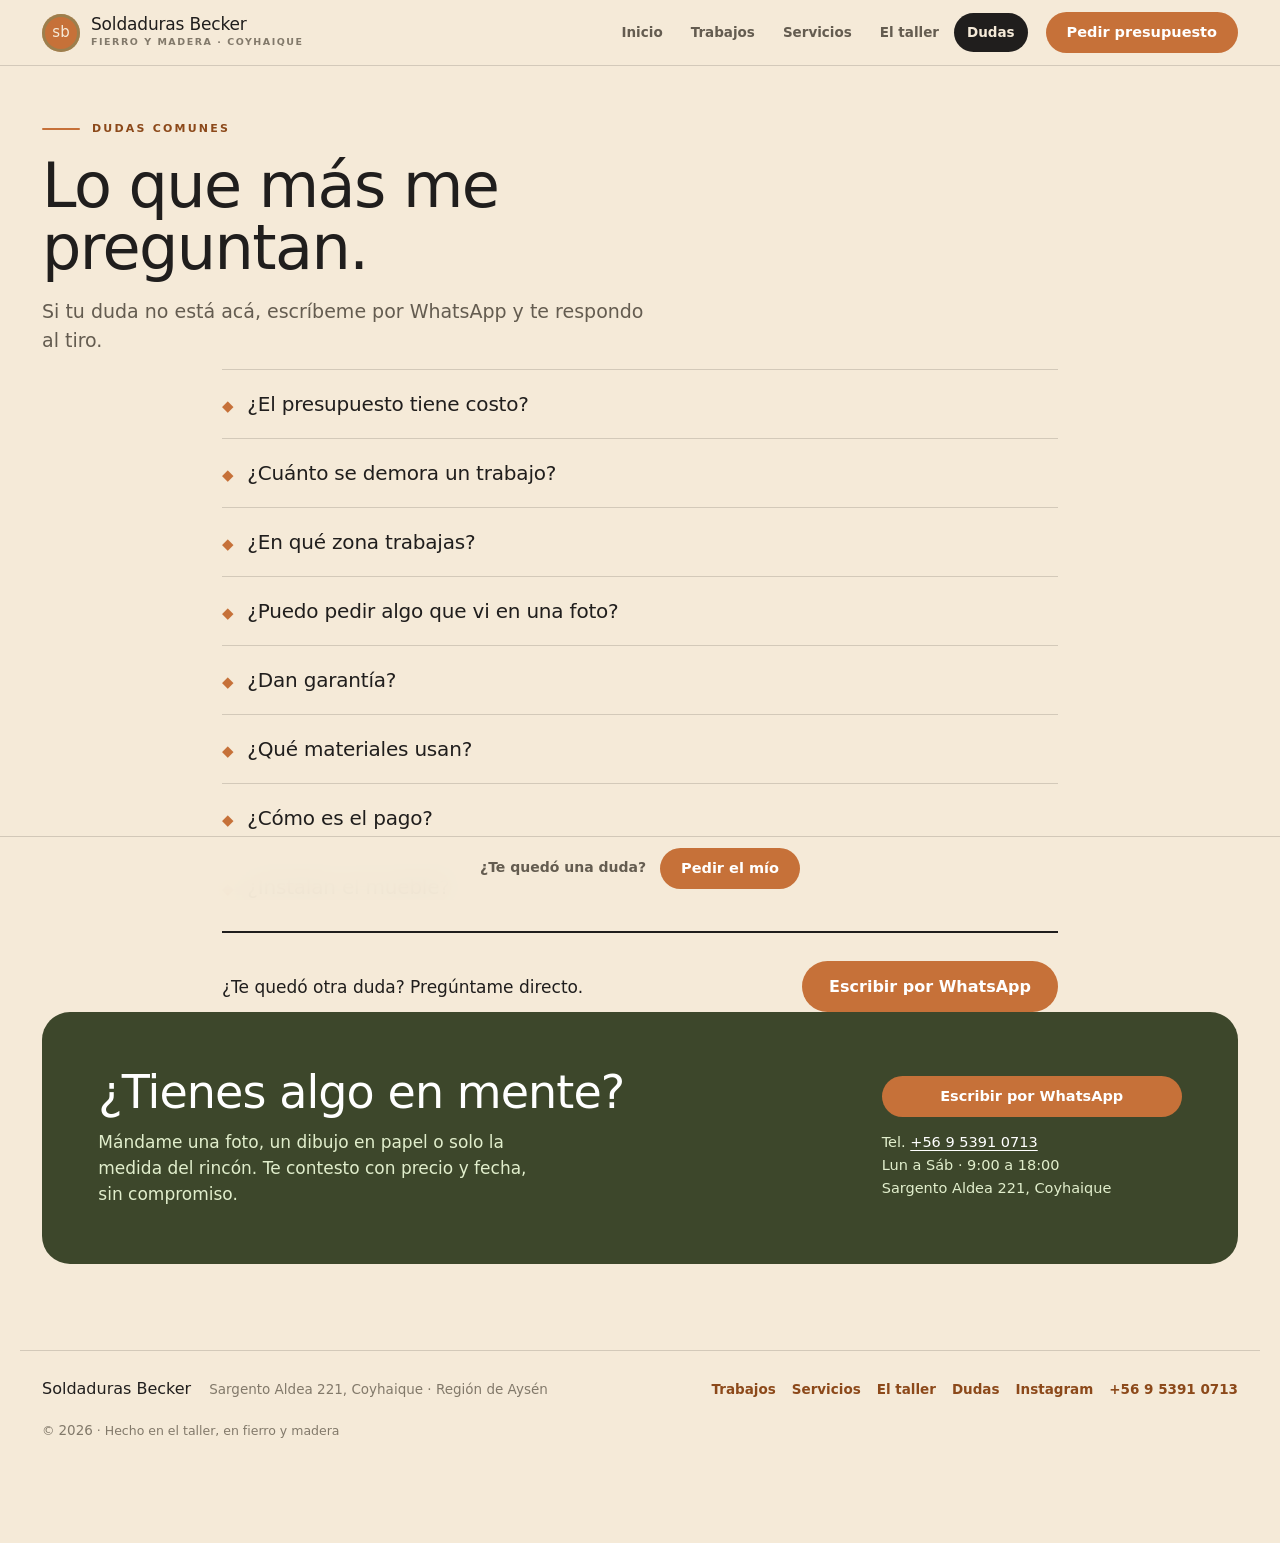
==== commit 0e7283a9: "Rediseño oficial del sitio (Claude Design): galería como centro Sistema visual nuevo: papel crema (#" ====
--- a/faq.html
+++ b/faq.html
@@ -3,28 +3,26 @@
 <head>
   <meta charset="UTF-8" />
   <meta name="viewport" content="width=device-width, initial-scale=1.0" />
-  <title>Preguntas Frecuentes | Soldaduras Becker · Fierro y Madera en Coyhaique</title>
-  <meta name="description" content="Preguntas frecuentes de Soldaduras Becker: presupuestos, tiempos de entrega, zona de servicio, garantía, materiales y formas de pago de muebles en fierro y madera a medida en Coyhaique." />
-  <meta name="theme-color" content="#0f1115" />
+  <title>Dudas frecuentes | Soldaduras Becker · Coyhaique</title>
+  <meta name="description" content="Precio, plazos, garantía, materiales y forma de pago de los trabajos en fierro y madera de Soldaduras Becker, Coyhaique. Si tu duda no está, pregúntame por WhatsApp." />
+  <meta name="theme-color" content="#f5ead8" />
 
   <meta http-equiv="Content-Security-Policy" content="default-src 'self'; img-src 'self' data: https://*.google-analytics.com https://*.googletagmanager.com; style-src 'self' https://fonts.googleapis.com; font-src https://fonts.gstatic.com; script-src 'self' https://www.googletagmanager.com; connect-src 'self' https://*.google-analytics.com https://*.analytics.google.com https://*.googletagmanager.com; frame-src https://www.googletagmanager.com; base-uri 'self'; form-action 'self'" />
   <meta name="referrer" content="strict-origin-when-cross-origin" />
 
-  <meta property="og:title" content="Preguntas Frecuentes | Soldaduras Becker" />
-  <meta property="og:description" content="Dudas comunes sobre presupuestos, tiempos, zona, garantía y pagos de trabajos en fierro y madera a medida." />
+  <meta property="og:title" content="Dudas frecuentes | Soldaduras Becker" />
+  <meta property="og:description" content="Precio, plazos, garantía, materiales y forma de pago de los trabajos en fierro y madera de Soldaduras Becker, Coyhaique. Si tu duda no está, pregúntame por WhatsApp." />
   <meta property="og:type" content="website" />
   <meta property="og:url" content="https://5egaloz.github.io/soldaduras-becker/faq.html" />
   <meta property="og:image" content="https://5egaloz.github.io/soldaduras-becker/assets/og-imagen.jpg" />
-
   <meta name="twitter:card" content="summary_large_image" />
-  <meta name="twitter:title" content="Preguntas Frecuentes | Soldaduras Becker" />
-  <meta name="twitter:description" content="Dudas comunes sobre presupuestos, tiempos, zona, garantía y pagos de trabajos en fierro y madera a medida." />
+  <meta name="twitter:title" content="Dudas frecuentes | Soldaduras Becker" />
+  <meta name="twitter:description" content="Precio, plazos, garantía, materiales y forma de pago de los trabajos en fierro y madera de Soldaduras Becker, Coyhaique. Si tu duda no está, pregúntame por WhatsApp." />
   <meta name="twitter:image" content="https://5egaloz.github.io/soldaduras-becker/assets/og-imagen.jpg" />
 
   <link rel="canonical" href="https://5egaloz.github.io/soldaduras-becker/faq.html" />
   <link rel="icon" type="image/svg+xml" href="assets/favicon.svg" />
 
-  <!-- Datos estructurados para Google (negocio local) -->
   <script type="application/ld+json">
   {
     "@context": "https://schema.org",
@@ -50,139 +48,117 @@
 
   <link rel="preconnect" href="https://fonts.googleapis.com" />
   <link rel="preconnect" href="https://fonts.gstatic.com" crossorigin />
-  <link href="https://fonts.googleapis.com/css2?family=Oswald:wght@500;600;700&family=Inter:wght@400;500;600&display=swap" rel="stylesheet" />
+  <link href="https://fonts.googleapis.com/css2?family=Caprasimo&family=Figtree:wght@400;500;600;700;800&display=swap" rel="stylesheet" />
   <link rel="stylesheet" href="style.css?v=20260726" />
-  <!-- Google Tag Manager (GTM-TWC8D49J, cargado desde assets/gtm.js por la CSP) -->
   <script src="assets/gtm.js"></script>
 </head>
 <body>
-  <!-- Google Tag Manager (noscript) -->
   <noscript><iframe src="https://www.googletagmanager.com/ns.html?id=GTM-TWC8D49J" height="0" width="0" title="Google Tag Manager"></iframe></noscript>
-
-  <!-- Accesibilidad: primer elemento enfocable de la página -->
-  <a class="skip-link" href="#contenido">Saltar al contenido</a>
-  <!-- Barra de progreso de lectura (CSS puro) -->
-  <div class="progreso" aria-hidden="true"></div>
-
-  <!-- ====== BARRA SUPERIOR ====== -->
-  <header class="nav">
-    <div class="container nav__inner">
-      <a href="index.html" class="brand">
-        <span class="brand__spark">⚡</span>
-        <span class="brand__name" data-edit="nombre-negocio">Soldaduras Becker</span>
+  <header class="site-head">
+    <div class="wrap site-head__inner">
+      <a class="brand" href="index.html">
+        <span class="brand__mark">sb</span>
+        <span class="brand__txt">
+          <b>Soldaduras Becker</b>
+          <small>Fierro y madera · Coyhaique</small>
+        </span>
       </a>
-      <button class="nav__toggle" type="button" aria-label="Abrir menú" aria-expanded="false" aria-controls="menu">
+      <button class="site-head__toggle" type="button" aria-label="Abrir menú" aria-expanded="false" aria-controls="menu">
         <span></span><span></span><span></span>
       </button>
-      <nav class="nav__links" id="menu">
-        <a href="index.html" data-i18n-en="Home">Inicio</a>
-        <a href="servicios.html" data-i18n-en="Services">Servicios</a>
-        <a href="galeria.html" data-i18n-en="Gallery">Trabajos</a>
-        <a href="nosotros.html" data-i18n-en="About Us">Nosotros</a>
-        <a href="faq.html" class="is-active" data-i18n-en="FAQ">FAQ</a>
-        <a class="nav__ig" href="https://www.instagram.com/muebleria.becker/" target="_blank" rel="noopener" aria-label="Instagram">📷</a>
-        <a href="#" class="nav__cta" data-wa="56953910713" data-msg="Hola, tengo una duda sobre sus trabajos en fierro y madera." data-msg-en="Hello, I have a question regarding custom welding work." data-i18n-en="Get Quote">Cotizar</a>
+      <nav class="site-nav" id="menu">
+        <a href="index.html">Inicio</a>
+        <a href="galeria.html">Trabajos</a>
+        <a href="servicios.html">Servicios</a>
+        <a href="nosotros.html">El taller</a>
+        <a href="faq.html" class="is-on" aria-current="page">Dudas</a>
       </nav>
+      <a class="btn btn-primary site-head__cta" href="#" data-wa="56953910713" data-msg="Hola José, vi su página y quiero cotizar un mueble o trabajo a medida.">Pedir presupuesto</a>
     </div>
   </header>
-
-  <main id="contenido">
-
-  <!-- ====== CABECERA ====== -->
-  <section class="page-header">
-    <div class="container">
-      <p class="crumbs"><a href="index.html" data-i18n-en="Home">Inicio</a> › <span data-i18n-en="FAQ">Preguntas frecuentes</span></p>
-      <p class="page-header__eyebrow" data-i18n-en="COMMON QUESTIONS">DUDAS COMUNES</p>
-      <h1>Preguntas <span data-i18n-en="Asked Questions">frecuentes</span></h1>
-      <p data-i18n-en="Common questions asked before starting a project. If your question is not listed here, send me a WhatsApp message.">Lo que más me preguntan antes de empezar un trabajo. Si tu duda no está aquí, escríbeme por WhatsApp y te respondo al tiro.</p>
-    </div>
-  </section>
-
-  <!-- ====== FAQ ====== -->
-  <section class="section">
-    <div class="container">
+  <main>
+    <section class="wrap page-top page-top--narrow">
+      <p class="eyebrow">Dudas comunes</p>
+      <h1>Lo que más me preguntan.</h1>
+      <p class="lead">Si tu duda no está acá, escríbeme por WhatsApp y te respondo al tiro.</p>
+    </section>
+    <section class="wrap wrap--narrow">
       <div class="faq">
-
         <details>
-          <summary data-i18n-en="Does a quote cost money?">¿El presupuesto tiene costo?</summary>
-          <div class="faq__a" data-i18n-en="No. Getting a quote is free with no commitment. Tell me what you need and I will send you a written estimate.">No. Cotizar es gratis y sin compromiso. Me cuentas qué necesitas (o me mandas una foto) y te paso el precio por escrito antes de empezar nada.</div>
+          <summary><span class="faq__mk">◆</span>¿El presupuesto tiene costo?</summary>
+          <p>No. Cotizar es gratis y sin compromiso. Me cuentas qué necesitas o me mandas una foto, y te paso el precio por escrito antes de empezar nada.</p>
         </details>
-
         <details>
-          <summary data-i18n-en="How long does a build take?">¿Cuánto se demora un trabajo?</summary>
-          <div class="faq__a" data-i18n-en="It depends on the size and materials. When providing your quote I give you a concrete delivery date and stick to it. Small jobs take a few days.">Depende del tamaño y de si es solo fierro, solo madera o los dos. Cuando te paso el presupuesto te doy una fecha concreta de entrega, y la respeto. Trabajos chicos suelen salir en pocos días.</div>
+          <summary><span class="faq__mk">◆</span>¿Cuánto se demora un trabajo?</summary>
+          <p>Depende del tamaño y de si es solo fierro, solo madera o los dos. Cuando te paso el presupuesto te doy una fecha concreta y la respeto. Los trabajos chicos salen en pocos días.</p>
         </details>
-
         <details>
-          <summary data-i18n-en="What service area do you cover?">¿En qué zona trabajas?</summary>
-          <div class="faq__a"><span data-edit="zona">Coyhaique y alrededores, Región de Aysén, Chile</span>. <span data-i18n-en="If you are further away, message me and we can arrange delivery or installation.">Si estás un poco más lejos, escríbeme igual y vemos cómo coordinar la entrega o instalación.</span></div>
+          <summary><span class="faq__mk">◆</span>¿En qué zona trabajas?</summary>
+          <p>Coyhaique y alrededores, Región de Aysén. Si estás un poco más lejos escríbeme igual y vemos cómo coordinar la entrega o la instalación.</p>
         </details>
-
         <details>
-          <summary data-i18n-en="Do you make custom furniture?">¿Hacen el trabajo a medida?</summary>
-          <div class="faq__a" data-i18n-en="Yes, everything is custom made to your space, intended use, and budget. You can send a reference photo.">Sí, todo es a medida. Me adapto a tu espacio, al uso que le vas a dar y a tu presupuesto. Puedes mandarme una foto de referencia y lo fabricamos parecido o adaptado.</div>
+          <summary><span class="faq__mk">◆</span>¿Puedo pedir algo que vi en una foto?</summary>
+          <p>Sí, es lo más común. Me mandas la foto y lo fabricamos parecido o adaptado a tu espacio, tu uso y tu presupuesto.</p>
         </details>
-
         <details>
-          <summary data-i18n-en="Do you offer a warranty?">¿Dan garantía?</summary>
-          <div class="faq__a" data-i18n-en="Yes. If anything fails due to craftsmanship (welds or assembly), I fix it free of charge. Solid materials are used to ensure durability.">Sí. Si algo falla por mi trabajo (una soldadura, un armado), lo arreglo sin costo. Uso buen material justamente para que dure años, no meses.</div>
+          <summary><span class="faq__mk">◆</span>¿Dan garantía?</summary>
+          <p>Sí. Si algo falla por mi trabajo, una soldadura o un armado, lo arreglo sin costo. Uso buen material justamente para que dure años, no meses.</p>
         </details>
-
         <details>
-          <summary data-i18n-en="What materials do you use?">¿Qué materiales usan?</summary>
-          <div class="faq__a" data-i18n-en="High quality steel, cleanly welded and painted/protected against rust, combined with native wood or pine depending on project.">Fierro de buena calidad, bien soldado y pintado/protegido para que no se oxide, y madera según el proyecto (nativa o pino). Te cuento las opciones al cotizar para que elijas según el uso y el presupuesto.</div>
+          <summary><span class="faq__mk">◆</span>¿Qué materiales usan?</summary>
+          <p>Fierro de buena calidad, bien soldado y pintado para que no se oxide, y madera según el proyecto: nativa o pino. Te muestro las opciones al cotizar para que elijas según el uso y el presupuesto.</p>
         </details>
-
         <details>
-          <summary data-i18n-en="How is payment handled?">¿Cómo es el pago?</summary>
-          <div class="faq__a" data-i18n-en="Standard practice is a down payment for materials and the remaining balance upon delivery. Written clearly upfront.">Lo conversamos al cerrar el trabajo. Lo habitual es un abono para comprar el material y el resto contra entrega. Te lo dejo claro por escrito antes de empezar, sin sorpresas.</div>
+          <summary><span class="faq__mk">◆</span>¿Cómo es el pago?</summary>
+          <p>Lo habitual es un abono para comprar el material y el resto contra entrega. Te lo dejo claro por escrito antes de empezar, sin sorpresas.</p>
         </details>
-
         <details>
-          <summary data-i18n-en="How do I request a quote?">¿Cómo pido una cotización?</summary>
-          <div class="faq__a" data-i18n-en="The fastest way is via WhatsApp. Send approximate measurements or a reference picture for a quick response.">Lo más rápido es por <a href="#" data-wa="56953910713" data-msg="Hola, quiero una cotización de un trabajo en fierro y madera." data-msg-en="Hello, I want a quote for a custom project.">WhatsApp</a>. Mándame medidas aproximadas o una foto de lo que quieres y te respondo con el precio y la fecha.</div>
+          <summary><span class="faq__mk">◆</span>¿Instalan el mueble?</summary>
+          <p>Sí, en Coyhaique lo llevo e instalo. Si es una estantería anclada a muro, la dejo puesta y a nivel.</p>
         </details>
-
+      </div>
+      <div class="faq__cierre">
+        <p>¿Te quedó otra duda? Pregúntame directo.</p>
+        <a class="btn btn-primary btn-lg" href="#" data-wa="56953910713" data-msg="Hola José, tengo una consulta sobre un trabajo en fierro y madera.">Escribir por WhatsApp</a>
+      </div>
+    </section>
+  <section class="wrap">
+    <div class="cierre">
+      <div class="cierre__txt">
+        <h2>¿Tienes algo en mente?</h2>
+        <p>Mándame una foto, un dibujo en papel o solo la medida del rincón. Te contesto con precio y fecha, sin compromiso.</p>
+      </div>
+      <div class="cierre__act">
+        <a class="btn btn-primary btn-block" href="#" data-wa="56953910713" data-msg="Hola José, vi su página y quiero cotizar un mueble o trabajo a medida.">Escribir por WhatsApp</a>
+        <p class="cierre__datos">
+          Tel. <a href="tel:+56953910713">+56 9 5391 0713</a><br />
+          Lun a Sáb · 9:00 a 18:00<br />
+          Sargento Aldea 221, Coyhaique
+        </p>
       </div>
     </div>
   </section>
-
-  <!-- ====== CTA ====== -->
-  <section class="section cta">
-    <div class="container cta__inner">
-      <h2 data-i18n-en="Have Any Other Questions?">¿Te quedó otra duda?</h2>
-      <p data-i18n-en="Ask me directly on WhatsApp. Quick response with no obligation.">Pregúntame directo por WhatsApp. Sin compromiso y te respondo rápido.</p>
-      <a class="btn btn--wa btn--big" href="#" data-wa="56953910713" data-msg="Hola, tengo una consulta sobre un trabajo en fierro y madera." data-msg-en="Hello, I have a question about custom welding work." data-i18n-en="📲 Chat on WhatsApp">
-        <span class="btn__icon">📲</span> Escribir por WhatsApp
-      </a>
-      <div class="cta__alt">
-        <p>📞 Tel: <a href="tel:+56953910713" data-edit="telefono">+56 9 5391 0713</a></p>
-        <p>📍 Zona de servicio: <span data-edit="zona">Coyhaique y alrededores, Región de Aysén, Chile</span></p>
-        <p>🕗 Horario: <span data-edit="horario">Lun a Sáb · 9:00 a 18:00</span></p>
-      </div>
-    </div>
-  </section>
-
   </main>
-
-  <footer class="footer">
-    <div class="container footer__inner">
-      <nav class="footer__links">
-        <a href="index.html" data-i18n-en="Home">Inicio</a>
-        <a href="servicios.html" data-i18n-en="Services">Servicios</a>
-        <a href="galeria.html" data-i18n-en="Gallery">Trabajos</a>
-        <a href="nosotros.html" data-i18n-en="About Us">Nosotros</a>
-        <a href="faq.html" data-i18n-en="FAQ">FAQ</a>
+  <footer class="site-foot">
+    <div class="wrap site-foot__inner">
+      <b>Soldaduras Becker</b>
+      <span>Sargento Aldea 221, Coyhaique · Región de Aysén</span>
+      <nav>
+        <a href="galeria.html">Trabajos</a>
+        <a href="servicios.html">Servicios</a>
+        <a href="nosotros.html">El taller</a>
+        <a href="faq.html">Dudas</a>
         <a href="https://www.instagram.com/muebleria.becker/" target="_blank" rel="noopener">Instagram</a>
+        <a href="tel:+56953910713">+56 9 5391 0713</a>
       </nav>
-      <span data-edit="nombre-negocio">Soldaduras Becker · Fierro y Madera</span>
-      <span>© <span id="year"></span> · Hecho con orgullo en fierro y madera</span>
+      <small>© <span id="year"></span> · Hecho en el taller, en fierro y madera</small>
     </div>
   </footer>
 
-  <a class="wa-float" href="#" data-wa="56953910713" data-msg="Hola, vi su página y quiero un presupuesto." data-msg-en="Hello, I saw your site and want a quote." aria-label="WhatsApp">
-    <span>💬</span>
-  </a>
+  <div class="wabar">
+    <span class="wabar__txt">¿Te quedó una duda?</span>
+    <a class="btn btn-primary" href="#" data-wa="56953910713" data-msg="Hola José, vi su página y quiero pedir un trabajo a medida.">Pedir el mío</a>
+  </div>
 
   <script src="script.js?v=20260726"></script>
   <script src="analytics.js"></script>
--- a/style.css
+++ b/style.css
@@ -1,1182 +1,413 @@
-/* =============================================================
-   SOLDADURAS BECKER — Tema "Forja Aysén"
-   Sistema visual industrial: acero frío + chispa naranja + madera.
-   Documentación completa del tema en: marca/tema-visual.md
-   ============================================================= */
-
-/* ====== 1. TOKENS DE DISEÑO ====== */
+/* ══════════════════════════════════════════════════════════════════════════
+   Soldaduras Becker — sistema visual "Organic": papel crema, tinta terracota,
+   segunda voz salvia. Caprasimo para títulos, Figtree para el texto.
+   Todo sale de las variables de abajo: no escribas hex ni tamaños a mano.
+   ══════════════════════════════════════════════════════════════════════════ */
 :root {
-  /* --- Superficies (acero frío) --- */
-  --ink-900: #08090c;
-  --ink-800: #0f1115;
-  --ink-700: #161a21;
-  --ink-600: #1c212b;
-  --ink-500: #232a34;
-  --ink-400: #2f3846;
-
-  /* --- Texto --- */
-  --text: #eef1f6;
-  --text-soft: #c6ced9;
-  --muted: #9ba6b5;
-
-  /* --- Acentos de marca --- */
-  --spark: #ff7a1a;        /* chispa de soldadura (acento principal) */
-  --spark-soft: #ffb648;   /* dorado */
-  --spark-deep: #c85c08;
-  --wood: #c78d55;         /* madera (segundo acento) */
-  --wood-soft: #e2b184;
-  --steel: #7d92a8;        /* acero frío (neutro con carácter) */
-  --wa: #25d366;           /* verde WhatsApp: SOLO para WhatsApp */
-  --on-spark: #1a1206;     /* texto sobre naranja */
-  --on-wa: #04210f;        /* texto sobre verde */
-
-  /* --- Degradado firma: fierro → madera --- */
-  --grad-marca: linear-gradient(90deg, var(--spark), var(--wood));
-  --grad-calor: linear-gradient(90deg, var(--spark), var(--spark-soft));
-
-  /* --- Espaciado (escala de 8) --- */
-  --space-1: 4px;
-  --space-2: 8px;
-  --space-3: 12px;
-  --space-4: 16px;
-  --space-5: 24px;
-  --space-6: 32px;
-  --space-7: 48px;
-  --space-8: 64px;
-  --space-9: 88px;
-
-  /* --- Tipografía fluida --- */
-  --fs-xs: .78rem;
-  --fs-sm: .9rem;
-  --fs-base: 1rem;
-  --fs-md: clamp(1.02rem, .98rem + .2vw, 1.12rem);
-  --fs-lg: clamp(1.12rem, 1.05rem + .35vw, 1.28rem);
-  --fs-xl: clamp(1.15rem, 1.08rem + .35vw, 1.35rem);
-  --fs-2xl: clamp(1.8rem, 1.35rem + 2.2vw, 2.8rem);
-  --fs-3xl: clamp(2.1rem, 1.35rem + 3.6vw, 4.4rem);
-
-  /* --- Forma --- */
-  --r-sm: 10px;
-  --r-md: 16px;
-  --r-lg: 22px;
-  --r-pill: 999px;
-  --radius: var(--r-md);   /* alias heredado */
-  --max: 1120px;
-
-  /* --- Profundidad --- */
-  --shadow-1: 0 2px 6px rgba(0,0,0,.28);
-  --shadow-2: 0 10px 30px rgba(0,0,0,.38), 0 2px 8px rgba(0,0,0,.28);
-  --shadow-3: 0 22px 52px rgba(0,0,0,.55), 0 4px 12px rgba(0,0,0,.35);
-  --shadow-card: var(--shadow-2);
-  --shadow-card-hover: var(--shadow-3);
-  --glow-spark: 0 0 0 1px rgba(255,122,26,.35), 0 12px 36px rgba(255,122,26,.18);
-
-  /* --- Movimiento --- */
-  --t-fast: .16s;
-  --t: .28s;
-  --t-slow: .5s;
-  --ease-out: cubic-bezier(.22,.61,.36,1);
-  --ease-spring: cubic-bezier(.34,1.28,.5,1);
-
-  /* --- Alias heredados (no romper marcado existente) --- */
-  --bg: var(--ink-800);
-  --bg-soft: var(--ink-700);
-  --bg-dark: var(--ink-900);
-  --line: var(--ink-500);
-  --accent: var(--spark);
-  --accent-2: var(--spark-soft);
-
-  color-scheme: dark;
-}
-
-/* ====== 2. BASE ====== */
-*, *::before, *::after { box-sizing: border-box; margin: 0; padding: 0; }
-
-html {
-  scroll-behavior: smooth;
-  -webkit-text-size-adjust: 100%;
-}
-
+  --color-bg: #f5ead8;
+  --color-surface: #ebddc5;
+  --color-text: #201e1d;
+  --color-accent: #c67139;
+  --color-accent-2: #7a8a5e;
+  --color-divider: color-mix(in srgb, #201e1d 16%, transparent);
+
+  --color-neutral-100: #f9f4ed;
+  --color-neutral-200: #eee7db;
+  --color-neutral-300: #dcd3c4;
+  --color-neutral-400: #c0b6a5;
+  --color-neutral-500: #a19786;
+  --color-neutral-600: #82796a;
+  --color-neutral-700: #645c50;
+  --color-neutral-800: #474238;
+  --color-neutral-900: #2e2b25;
+
+  --color-accent-100: #fff2eb;
+  --color-accent-200: #ffe1d0;
+  --color-accent-300: #ffc6a5;
+  --color-accent-400: #f6a06b;
+  --color-accent-500: #d67f48;
+  --color-accent-600: #b2622d;
+  --color-accent-700: #8c491a;
+  --color-accent-800: #643312;
+  --color-accent-900: #402310;
+
+  --color-accent-2-100: #f0fae1;
+  --color-accent-2-200: #e1eecc;
+  --color-accent-2-300: #ccdbb2;
+  --color-accent-2-400: #aebf92;
+  --color-accent-2-500: #8fa073;
+  --color-accent-2-600: #728157;
+  --color-accent-2-700: #56633f;
+  --color-accent-2-800: #3d472b;
+  --color-accent-2-900: #272e1b;
+
+  --font-heading: "Caprasimo", system-ui, sans-serif;
+  --font-heading-weight: 400;
+  --font-body: "Figtree", system-ui, sans-serif;
+
+  --space-1: 4.4px;
+  --space-2: 8.8px;
+  --space-3: 13.2px;
+  --space-4: 17.6px;
+  --space-6: 26.4px;
+  --space-8: 35.2px;
+
+  --radius-sm: 8px;
+  --radius-md: 16px;
+  --radius-lg: 28px;
+
+  --shadow-sm: 0 1px 2px color-mix(in srgb, #2e2b25 14%, transparent);
+  --shadow-md: 0 3px 10px color-mix(in srgb, #2e2b25 16%, transparent);
+  --shadow-lg: 0 12px 32px color-mix(in srgb, #2e2b25 22%, transparent);
+
+  --max: 1240px;
+}
+
+*, *::before, *::after { box-sizing: border-box; }
+html { scroll-behavior: smooth; }
 body {
-  font-family: 'Inter', system-ui, -apple-system, sans-serif;
-  background: var(--ink-800);
-  color: var(--text);
-  font-size: var(--fs-base);
-  line-height: 1.65;
+  margin: 0;
+  background: var(--color-bg);
+  color: var(--color-text);
+  font-family: var(--font-body);
+  font-size: 15px;
+  line-height: 1.55;
   -webkit-font-smoothing: antialiased;
-  -moz-osx-font-smoothing: grayscale;
-  overflow-x: hidden;
-}
-
-/* Bloquea el scroll del fondo con menú móvil o lightbox abiertos */
-body.no-scroll { overflow: hidden; }
-
-h1, h2, h3, .brand__name {
-  font-family: 'Oswald', 'Oswald Fallback', sans-serif;
-  letter-spacing: .5px;
-  text-wrap: balance;
-}
-
-p { text-wrap: pretty; }
-a { color: inherit; text-decoration: none; }
-img { max-width: 100%; display: block; }
-button { font: inherit; }
-
-::selection { background: var(--spark); color: var(--on-spark); }
-
-.container {
-  width: 100%;
-  max-width: var(--max);
-  margin: 0 auto;
-  padding: 0 var(--space-5);
-}
-
-/* El nav pegajoso no debe tapar los títulos al saltar a un ancla */
-section[id], [id] { scroll-margin-top: 84px; }
-
-/* Barra de desplazamiento a tono con el tema */
-@supports (scrollbar-color: red blue) {
-  html { scrollbar-color: var(--ink-400) var(--ink-900); scrollbar-width: thin; }
-}
-
-/* ====== 3. ACCESIBILIDAD ====== */
-
-/* Anillo de foco único y consistente en toda la página */
-:where(a, button, summary, [tabindex]):focus-visible {
-  outline: 3px solid var(--spark-soft);
-  outline-offset: 3px;
-  border-radius: var(--r-sm);
-}
-
-/* Saltar al contenido: primer elemento enfocable de la página */
-.skip-link {
-  position: fixed;
-  top: var(--space-3);
-  left: var(--space-3);
-  z-index: 200;
-  transform: translateY(-160%);
-  background: var(--spark);
-  color: var(--on-spark);
-  font-weight: 600;
-  padding: var(--space-3) var(--space-5);
-  border-radius: var(--r-pill);
-  box-shadow: var(--shadow-2);
-  transition: transform var(--t) var(--ease-spring);
-}
-.skip-link:focus-visible { transform: translateY(0); }
-
-/* Barra de progreso de lectura (CSS puro, sin JS) */
-.progreso {
-  position: fixed;
-  inset: 0 0 auto 0;
-  height: 3px;
-  z-index: 70;
-  background: var(--grad-marca);
-  transform-origin: 0 50%;
-  transform: scaleX(0);
-  pointer-events: none;
-}
-@supports (animation-timeline: scroll()) {
-  .progreso {
-    animation: barra-progreso linear both;
-    animation-timeline: scroll(root block);
+}
+h1, h2, h3, h4 {
+  font-family: var(--font-heading);
+  font-weight: var(--font-heading-weight);
+  line-height: 1.12;
+  letter-spacing: -0.02em;
+  margin: 0 0 var(--space-2);
+  text-wrap: pretty;
+}
+p { margin: 0 0 var(--space-3); text-wrap: pretty; }
+figure { margin: 0; }
+img { display: block; max-width: 100%; }
+a { color: var(--color-accent-700); text-underline-offset: 3px; }
+a:hover { color: var(--color-accent-800); }
+:focus { outline: none; }
+:focus-visible { outline: 2px solid var(--color-accent); outline-offset: 2px; }
+::selection { background: var(--color-accent-200); }
+
+noscript { display: none; }
+
+/* Las fotos se lavan para que se asienten en el papel. En el cuaderno el lavado
+   es más suave: ahí la foto es el producto y tiene que leerse. */
+.washed { filter: saturate(0.6) contrast(0.85) brightness(1.1) opacity(0.94); }
+.pieza__foto .washed { filter: saturate(0.92) contrast(0.97) brightness(1.03); }
+
+/* ── botones y etiquetas ────────────────────────────────────────────────── */
+.btn {
+  display: inline-flex; align-items: center; justify-content: center; gap: 6px;
+  cursor: pointer; text-decoration: none;
+  font-family: var(--font-body); font-weight: 700; font-size: 14.5px; line-height: 1.2;
+  color: var(--color-text);
+  background: transparent; border: 1.5px solid transparent;
+  padding: 11px 20px; border-radius: 999px;
+  transition: background .18s ease, color .18s ease, border-color .18s ease;
+}
+.btn-primary { background: var(--color-accent); color: #fff; }
+.btn-primary:hover { background: var(--color-accent-600); color: #fff; }
+.btn-primary:active { background: var(--color-accent-700); }
+.btn-outline { border-color: var(--color-divider); color: var(--color-text); }
+.btn-outline:hover { background: color-mix(in srgb, var(--color-accent) 12%, transparent); border-color: var(--color-accent); color: var(--color-accent-800); }
+.btn-outline:active { background: color-mix(in srgb, var(--color-accent) 20%, transparent); }
+.btn-lg { font-size: 16px; padding: 15px 26px; }
+.btn-block { width: 100%; }
+
+.tag {
+  display: inline-flex; align-items: center; font-size: 11.5px; font-weight: 600;
+  letter-spacing: .02em; padding: 4px 11px; border-radius: 999px;
+  background: var(--color-neutral-100); color: var(--color-neutral-800);
+}
+
+/* ── estructura ─────────────────────────────────────────────────────────── */
+.wrap { width: 100%; max-width: var(--max); margin: 0 auto; padding: 0 22px; }
+.wrap--narrow { max-width: 880px; }
+main > section + section { margin-top: clamp(48px, 7vw, 86px); }
+.eyebrow {
+  display: flex; align-items: center; gap: 12px;
+  font-weight: 700; font-size: 11px; letter-spacing: .2em; text-transform: uppercase;
+  color: var(--color-accent-700); margin: 0 0 18px;
+}
+.eyebrow::before { content: ""; width: 38px; height: 2px; background: var(--color-accent); border-radius: 2px; }
+.lead { font-size: clamp(16px, 1.5vw, 19px); line-height: 1.55; color: var(--color-neutral-700); max-width: 52ch; }
+.lead--sec { margin-bottom: var(--space-8); }
+.h-sec { font-size: clamp(26px, 3.2vw, 38px); margin: 0 0 var(--space-2); }
+.h-sec--rule { border-top: 2px solid var(--color-text); padding-top: 30px; margin-bottom: var(--space-6); }
+
+/* ── cabecera ───────────────────────────────────────────────────────────── */
+.site-head {
+  position: sticky; top: 0; z-index: 40;
+  background: color-mix(in srgb, var(--color-bg) 92%, transparent);
+  backdrop-filter: blur(12px); -webkit-backdrop-filter: blur(12px);
+  border-bottom: 1px solid var(--color-divider);
+}
+.site-head__inner { display: flex; align-items: center; gap: 18px; padding-top: 12px; padding-bottom: 12px; }
+.brand { display: flex; align-items: center; gap: 11px; text-decoration: none; color: inherit; }
+.brand__mark {
+  width: 38px; height: 38px; flex: none; border-radius: 999px;
+  background: var(--color-accent); color: var(--color-bg);
+  display: flex; align-items: center; justify-content: center;
+  font-family: var(--font-heading); font-size: 15px;
+  box-shadow: inset 0 0 0 3px color-mix(in srgb, var(--color-accent-2) 55%, transparent);
+}
+.brand__txt { display: flex; flex-direction: column; gap: 2px; }
+.brand__txt b { font-family: var(--font-heading); font-weight: 400; font-size: 17px; line-height: 1; letter-spacing: -.01em; }
+.brand__txt small { font-size: 9.5px; font-weight: 600; letter-spacing: .16em; text-transform: uppercase; color: var(--color-neutral-600); }
+.site-nav { display: flex; gap: 2px; margin-left: auto; flex-wrap: wrap; }
+.site-nav a {
+  font-weight: 600; font-size: 13.5px; text-decoration: none;
+  color: var(--color-neutral-700); padding: 9px 13px; border-radius: 999px;
+  transition: background .18s ease, color .18s ease;
+}
+.site-nav a:hover { background: var(--color-accent-200); color: var(--color-accent-800); }
+.site-nav a.is-on { background: var(--color-text); color: var(--color-bg); }
+.site-head__cta { white-space: nowrap; }
+.site-head__toggle { display: none; }
+
+/* ── portada ────────────────────────────────────────────────────────────── */
+.hero {
+  display: flex; gap: clamp(24px, 4vw, 56px); align-items: flex-end; flex-wrap: wrap;
+  padding-top: clamp(28px, 5vw, 56px);
+}
+.hero__txt { flex: 1 1 420px; min-width: 300px; }
+.hero__txt h1 { font-size: clamp(40px, 6.4vw, 74px); line-height: .98; letter-spacing: -.025em; margin-bottom: var(--space-4); }
+.hero__txt .lead { max-width: 44ch; margin-bottom: var(--space-6); }
+.hero__act { display: flex; gap: 12px; flex-wrap: wrap; }
+.hero__fotos { flex: 1 1 380px; min-width: 300px; position: relative; height: clamp(320px, 34vw, 440px); }
+.hero__foto { position: absolute; border-radius: var(--radius-lg); overflow: hidden; box-shadow: var(--shadow-lg); }
+.hero__foto img { width: 100%; height: 100%; object-fit: cover; }
+.hero__foto--a { left: 0; bottom: 0; width: 58%; aspect-ratio: 4/3; transform: rotate(-2.5deg); }
+.hero__foto--b { right: 0; top: 0; width: 56%; aspect-ratio: 3/4; transform: rotate(2deg); }
+.hero__sello {
+  position: absolute; left: 52%; bottom: 6%; z-index: 2;
+  width: 88px; height: 88px; border-radius: 999px;
+  background: var(--color-accent-2); color: var(--color-bg);
+  display: flex; flex-direction: column; align-items: center; justify-content: center; gap: 1px;
+  box-shadow: var(--shadow-md); text-align: center;
+}
+.hero__sello b { font-family: var(--font-heading); font-weight: 400; font-size: 24px; line-height: 1; }
+.hero__sello small { font-size: 8.5px; font-weight: 600; letter-spacing: .1em; text-transform: uppercase; line-height: 1.2; }
+
+.page-top { padding-top: clamp(28px, 5vw, 54px); }
+.page-top h1 { font-size: clamp(34px, 5.4vw, 62px); line-height: 1; letter-spacing: -.025em; max-width: 22ch; margin-bottom: var(--space-4); }
+.page-top--narrow h1 { max-width: 18ch; }
+
+/* ── el cuaderno (galería) ──────────────────────────────────────────────── */
+.sec-head {
+  display: flex; align-items: flex-end; gap: 20px; flex-wrap: wrap;
+  border-bottom: 2px solid var(--color-text); padding-bottom: 14px; margin-bottom: 22px;
+}
+.sec-head h2 { font-size: clamp(26px, 3.2vw, 38px); margin: 0; }
+.sec-head p { font-size: 14px; font-weight: 500; color: var(--color-neutral-600); margin: 0 0 3px auto; }
+
+.filtros { display: flex; gap: 8px; flex-wrap: wrap; margin-bottom: 26px; }
+.chip {
+  font-family: var(--font-body); font-weight: 600; font-size: 13.5px; line-height: 1;
+  padding: 10px 17px; border-radius: 999px; cursor: pointer;
+  background: transparent; color: var(--color-neutral-800);
+  border: 1.5px solid var(--color-divider);
+  transition: background .18s ease, color .18s ease, border-color .18s ease;
+}
+.chip span { opacity: .55; font-weight: 500; }
+.chip:hover { border-color: var(--color-accent); color: var(--color-accent-800); }
+.chip.is-on { background: var(--color-accent); border-color: var(--color-accent); color: #fff; }
+
+.masonry { columns: 298px; column-gap: 20px; }
+.pieza {
+  break-inside: avoid; margin: 0 0 20px;
+  background: var(--color-neutral-100); border: 1px solid var(--color-divider);
+  border-radius: var(--radius-lg); overflow: hidden; box-shadow: var(--shadow-sm);
+  transition: box-shadow .2s ease, transform .2s ease;
+}
+.pieza:hover { box-shadow: var(--shadow-md); transform: translateY(-2px); }
+.pieza[hidden] { display: none; }
+.pieza__foto {
+  display: block; width: 100%; padding: 0; border: 0;
+  background: var(--color-neutral-200); cursor: zoom-in; position: relative;
+}
+.pieza__foto img { width: 100%; height: auto; }
+.pieza__n {
+  position: absolute; top: 12px; left: 12px;
+  font-family: var(--font-heading); font-size: 13px; line-height: 1;
+  color: var(--color-bg); background: var(--color-text);
+  padding: 7px 10px; border-radius: 999px;
+}
+.pieza__cap { padding: 15px 17px 17px; }
+.pieza__cap h3 { font-size: 19px; line-height: 1.15; margin: 0 0 6px; }
+.pieza__cap p { font-size: 13px; font-weight: 500; color: var(--color-neutral-600); margin: 0 0 14px; }
+
+/* ── pasos ──────────────────────────────────────────────────────────────── */
+.pasos { display: grid; grid-template-columns: repeat(auto-fit, minmax(258px, 1fr)); gap: 22px; }
+.paso { display: flex; gap: 16px; align-items: flex-start; }
+.paso__n {
+  flex: none; width: 56px; height: 56px; border-radius: 999px;
+  background: var(--color-accent-200); color: var(--color-accent-800);
+  display: flex; align-items: center; justify-content: center;
+  font-family: var(--font-heading); font-size: 24px;
+}
+.paso h3 { font-size: 21px; margin: 0 0 7px; }
+.paso p { font-size: 15px; color: var(--color-neutral-700); margin: 0; }
+
+/* ── valores de referencia ──────────────────────────────────────────────── */
+.valores { background: var(--color-surface); border-radius: var(--radius-lg); padding: clamp(26px, 3.4vw, 44px); }
+.valores__head { display: flex; gap: 20px; align-items: flex-end; flex-wrap: wrap; margin-bottom: 24px; }
+.valores__head h2 { font-size: clamp(24px, 3vw, 34px); margin: 0; }
+.valores__head p { font-size: 13.5px; font-weight: 500; color: var(--color-neutral-700); margin: 0 0 3px auto; max-width: 34ch; }
+.valor { display: flex; gap: 14px; align-items: baseline; flex-wrap: wrap; padding: 15px 0; border-top: 1px solid var(--color-divider); }
+.valor__t { font-family: var(--font-heading); font-size: 19px; line-height: 1.2; }
+.valor__d { flex: 1 1 40px; min-width: 24px; border-bottom: 1.5px dotted var(--color-neutral-400); transform: translateY(-4px); }
+.valor__p { font-weight: 700; font-size: 17px; color: var(--color-accent-700); white-space: nowrap; }
+
+/* ── servicios ──────────────────────────────────────────────────────────── */
+.serv {
+  display: flex; gap: clamp(18px, 3vw, 44px); flex-wrap: wrap; align-items: flex-start;
+  padding: clamp(22px, 3vw, 34px) 0; border-top: 1px solid var(--color-divider);
+}
+.serv__n { font-family: var(--font-heading); font-size: clamp(30px, 3.4vw, 44px); line-height: 1; color: var(--color-accent-300); flex: none; width: 76px; }
+.serv__txt { flex: 1 1 300px; min-width: 250px; }
+.serv__txt h2 { font-size: clamp(22px, 2.4vw, 29px); margin: 0 0 10px; }
+.serv__txt p { font-size: 16px; color: var(--color-neutral-700); max-width: 52ch; margin: 0 0 14px; }
+.serv__tags { display: flex; gap: 7px; flex-wrap: wrap; }
+.serv__act { flex: 0 1 250px; display: flex; flex-direction: column; gap: 9px; }
+.serv__precio { font-weight: 700; font-size: 15px; color: var(--color-accent-700); }
+.cierre-nota {
+  border-top: 2px solid var(--color-text); margin: 8px 0 0; padding-top: 26px;
+  font-size: 14.5px; font-weight: 500; color: var(--color-neutral-700);
+}
+
+/* ── el taller ──────────────────────────────────────────────────────────── */
+.taller { display: flex; gap: clamp(26px, 4vw, 60px); flex-wrap: wrap; align-items: flex-start; padding-top: clamp(28px, 5vw, 54px); }
+.taller__txt { flex: 1 1 420px; min-width: 300px; }
+.taller__txt h1 { font-size: clamp(34px, 5.4vw, 58px); line-height: 1; letter-spacing: -.025em; margin-bottom: var(--space-6); }
+.taller__txt p { font-size: 17px; line-height: 1.6; color: var(--color-neutral-800); max-width: 56ch; }
+.taller__foto { flex: 1 1 320px; min-width: 280px; border-radius: var(--radius-lg); overflow: hidden; box-shadow: var(--shadow-lg); }
+.stats { display: flex; gap: 14px; flex-wrap: wrap; margin: 30px 0; }
+.stat { flex: 1 1 130px; background: var(--color-surface); border-radius: var(--radius-md); padding: 17px 19px; }
+.stat b { display: block; font-family: var(--font-heading); font-weight: 400; font-size: 30px; line-height: 1; color: var(--color-accent-700); margin-bottom: 6px; }
+.stat span { font-size: 12.5px; font-weight: 600; color: var(--color-neutral-700); }
+.comos { display: grid; grid-template-columns: repeat(auto-fit, minmax(236px, 1fr)); gap: 24px; }
+.como__n {
+  display: flex; width: 44px; height: 44px; border-radius: 999px;
+  background: var(--color-accent-2-200); color: var(--color-accent-2-800);
+  align-items: center; justify-content: center;
+  font-family: var(--font-heading); font-size: 19px; margin-bottom: 13px;
+}
+.como h3 { font-size: 20px; margin: 0 0 7px; }
+.como p { font-size: 15px; color: var(--color-neutral-700); margin: 0; }
+
+/* ── dudas ──────────────────────────────────────────────────────────────── */
+.faq details { border-top: 1px solid var(--color-divider); padding: 4px 0; }
+.faq summary {
+  font-family: var(--font-heading); font-size: 20px; line-height: 1.3; letter-spacing: -.01em;
+  padding: 17px 0; cursor: pointer; list-style: none;
+  display: flex; gap: 14px; align-items: baseline;
+}
+.faq summary::-webkit-details-marker { display: none; }
+.faq__mk { color: var(--color-accent); font-size: 15px; transition: transform .2s ease; }
+.faq details[open] .faq__mk { transform: rotate(45deg); }
+.faq p { font-size: 16px; line-height: 1.6; color: var(--color-neutral-700); margin: 0 0 20px; padding-left: 29px; max-width: 58ch; }
+.faq__cierre {
+  border-top: 2px solid var(--color-text); margin-top: 10px; padding-top: 28px;
+  display: flex; gap: 18px; flex-wrap: wrap; align-items: center;
+}
+.faq__cierre p { font-size: 17px; margin: 0; flex: 1 1 240px; }
+
+/* ── cierre + pie ───────────────────────────────────────────────────────── */
+.cierre {
+  background: var(--color-accent-2-800); color: var(--color-accent-2-100);
+  border-radius: var(--radius-lg); padding: clamp(30px, 4.4vw, 60px);
+  display: flex; gap: clamp(24px, 4vw, 52px); align-items: center; flex-wrap: wrap;
+}
+.cierre__txt { flex: 1 1 340px; min-width: 280px; }
+.cierre__txt h2 { font-size: clamp(28px, 3.8vw, 46px); line-height: 1.02; color: #fff; margin-bottom: var(--space-3); }
+.cierre__txt p { font-size: 17px; color: var(--color-accent-2-200); max-width: 42ch; margin: 0; }
+.cierre__act { flex: 0 1 300px; display: flex; flex-direction: column; gap: 14px; }
+.cierre__datos { font-size: 14.5px; font-weight: 500; line-height: 1.6; color: var(--color-accent-2-200); margin: 0; }
+.cierre__datos a { color: #fff; }
+
+.site-foot { margin-top: clamp(48px, 7vw, 86px); }
+.site-foot__inner {
+  border-top: 1px solid var(--color-divider); padding-top: 26px; padding-bottom: 34px;
+  display: flex; gap: 18px; flex-wrap: wrap; align-items: center;
+}
+.site-foot b { font-family: var(--font-heading); font-weight: 400; font-size: 16px; }
+.site-foot span { font-size: 13.5px; font-weight: 500; color: var(--color-neutral-600); }
+.site-foot nav { display: flex; gap: 16px; flex-wrap: wrap; margin-left: auto; }
+.site-foot nav a { font-size: 13.5px; font-weight: 600; text-decoration: none; }
+.site-foot small { font-size: 12.5px; color: var(--color-neutral-600); flex: 1 1 100%; }
+
+/* ── barra fija de WhatsApp ─────────────────────────────────────────────── */
+.wabar {
+  position: fixed; left: 0; right: 0; bottom: 0; z-index: 45;
+  padding: 11px 16px;
+  background: color-mix(in srgb, var(--color-bg) 94%, transparent);
+  backdrop-filter: blur(12px); -webkit-backdrop-filter: blur(12px);
+  border-top: 1px solid var(--color-divider);
+  display: flex; gap: 14px; align-items: center; justify-content: center;
+}
+.wabar__txt { font-size: 14px; font-weight: 600; color: var(--color-neutral-700); }
+body { padding-bottom: 68px; }
+
+/* ── visor de fotos ─────────────────────────────────────────────────────── */
+.visor {
+  position: fixed; inset: 0; z-index: 60; display: none;
+  align-items: center; justify-content: center; padding: 20px;
+  background: color-mix(in srgb, var(--color-accent-900) 88%, transparent);
+}
+.visor.is-open { display: flex; }
+.visor__caja {
+  max-width: 1000px; width: 100%; background: var(--color-bg);
+  border-radius: var(--radius-lg); overflow: hidden; display: flex; flex-wrap: wrap;
+  box-shadow: var(--shadow-lg);
+}
+.visor__foto {
+  flex: 1 1 340px; min-width: 280px; max-height: 70vh;
+  background: var(--color-neutral-900);
+  display: flex; align-items: center; justify-content: center;
+}
+.visor__foto img { max-width: 100%; max-height: 70vh; width: auto; object-fit: contain; }
+.visor__info { flex: 0 1 330px; min-width: 270px; padding: 26px 26px 28px; display: flex; flex-direction: column; gap: 14px; }
+.visor__top { display: flex; align-items: center; gap: 12px; }
+.visor__n { font-family: var(--font-heading); font-size: 13px; background: var(--color-text); color: var(--color-bg); padding: 7px 11px; border-radius: 999px; }
+.visor__pos { font-size: 12.5px; font-weight: 500; color: var(--color-neutral-600); }
+.visor__cerrar {
+  margin-left: auto; width: 34px; height: 34px; border-radius: 999px;
+  border: 1px solid var(--color-divider); background: none; cursor: pointer;
+  font-size: 17px; color: var(--color-neutral-700);
+}
+.visor__info h2 { font-size: clamp(24px, 2.6vw, 31px); margin: 0; }
+.visor__fila { display: flex; gap: 10px; font-size: 14px; font-weight: 500; border-top: 1px solid var(--color-divider); padding-top: 9px; }
+.visor__fila dt { flex: none; width: 74px; color: var(--color-neutral-600); margin: 0; }
+.visor__fila dd { margin: 0; }
+.visor__nota { font-size: 12.5px; color: var(--color-neutral-600); margin: 0; }
+.visor__nav { display: flex; gap: 9px; margin-top: auto; }
+.visor__nav button {
+  flex: 1; padding: 11px; border-radius: 999px; cursor: pointer;
+  border: 1.5px solid var(--color-divider); background: none;
+  font-family: var(--font-body); font-weight: 600; font-size: 14px; color: var(--color-text);
+}
+.visor__nav button:hover { background: var(--color-accent-200); border-color: var(--color-accent); }
+
+/* ── móvil ──────────────────────────────────────────────────────────────── */
+@media (max-width: 860px) {
+  .site-head__toggle {
+    display: flex; flex-direction: column; justify-content: center; gap: 5px;
+    margin-left: auto; width: 42px; height: 42px; padding: 0 9px;
+    background: none; border: 1.5px solid var(--color-divider); border-radius: 999px; cursor: pointer;
   }
-}
-@keyframes barra-progreso { to { transform: scaleX(1); } }
-
-/* ====== 4. NAV ====== */
-.nav {
-  position: sticky;
-  top: 0;
-  z-index: 50;
-  background: rgba(15,17,21,.78);
-  backdrop-filter: blur(14px) saturate(140%);
-  -webkit-backdrop-filter: blur(14px) saturate(140%);
-  border-bottom: 1px solid transparent;
-  transition: background var(--t), border-color var(--t), box-shadow var(--t);
-}
-/* Al hacer scroll la barra se "asienta": más opaca y con sombra */
-.nav.is-scrolled {
-  background: rgba(11,13,17,.92);
-  border-bottom-color: var(--ink-500);
-  box-shadow: 0 8px 28px rgba(0,0,0,.4);
-}
-
-.nav__inner {
-  display: flex;
-  align-items: center;
-  justify-content: space-between;
-  height: 68px;
-  gap: var(--space-3);
-}
-
-.brand {
-  display: flex;
-  align-items: center;
-  gap: var(--space-2);
-  font-size: 1.15rem;
-  font-weight: 700;
-  min-width: 0;
-}
-.brand__name {
-  white-space: nowrap;
-  overflow: hidden;
-  text-overflow: ellipsis;
-  text-transform: uppercase;
-}
-.brand__spark {
-  color: var(--spark);
-  filter: drop-shadow(0 0 8px rgba(255,122,26,.65));
-  transition: transform var(--t) var(--ease-spring);
-}
-.brand:hover .brand__spark { transform: rotate(-12deg) scale(1.15); }
-
-.nav__links {
-  display: flex;
-  align-items: center;
-  gap: var(--space-5);
-  flex-shrink: 0;
-}
-.nav__links a {
-  color: var(--muted);
-  font-weight: 500;
-  font-size: var(--fs-sm);
-  transition: color var(--t-fast);
-  position: relative;
-}
-.nav__links a:not(.nav__cta)::after {
-  content: "";
-  position: absolute;
-  left: 0;
-  bottom: -7px;
-  width: 100%;
-  height: 2px;
-  border-radius: 2px;
-  background: var(--grad-marca);
-  transform: scaleX(0);
-  transform-origin: left;
-  transition: transform var(--t) var(--ease-out);
-}
-.nav__links a:not(.nav__cta):hover::after { transform: scaleX(1); }
-.nav__links a:hover { color: var(--text); }
-.nav__links a.is-active { color: var(--text); }
-.nav__links a.is-active:not(.nav__cta)::after { transform: scaleX(1); }
-
-.nav__ig { font-size: 1.2rem; line-height: 1; }
-.nav__ig:hover { color: var(--spark-soft); }
-
-.nav__cta {
-  background: var(--spark);
-  color: var(--on-spark) !important;
-  padding: 10px 20px;
-  border-radius: var(--r-pill);
-  font-weight: 600;
-  box-shadow: 0 4px 16px rgba(255,122,26,.32);
-  transition: background var(--t-fast), box-shadow var(--t), transform var(--t) var(--ease-spring);
-}
-.nav__cta:hover {
-  background: var(--spark-soft);
-  box-shadow: 0 8px 24px rgba(255,182,72,.42);
-  transform: translateY(-2px);
-}
-
-/* Botón hamburguesa (solo móvil) */
-.nav__toggle {
-  display: none;
-  flex-direction: column;
-  justify-content: center;
-  align-items: center;
-  gap: 5px;
-  width: 46px;
-  height: 46px;
-  background: none;
-  border: 0;
-  cursor: pointer;
-  padding: 0;
-}
-.nav__toggle span {
-  display: block;
-  width: 24px;
-  height: 2px;
-  border-radius: 2px;
-  background: var(--text);
-  transition: transform var(--t) var(--ease-out), opacity var(--t-fast);
-}
-.nav__toggle[aria-expanded="true"] span:nth-child(1) { transform: translateY(7px) rotate(45deg); }
-.nav__toggle[aria-expanded="true"] span:nth-child(2) { opacity: 0; }
-.nav__toggle[aria-expanded="true"] span:nth-child(3) { transform: translateY(-7px) rotate(-45deg); }
-
-/* ====== 5. HERO ====== */
-.hero {
-  position: relative;
-  min-height: 88vh;
-  display: flex;
-  align-items: center;
-  background:
-    linear-gradient(180deg, rgba(8,9,12,.9) 0%, rgba(13,15,19,.58) 45%, rgba(8,9,12,.97) 100%),
-    radial-gradient(820px 400px at 82% -8%, rgba(255,122,26,.24), transparent 62%),
-    radial-gradient(620px 340px at 8% 108%, rgba(199,141,85,.16), transparent 64%),
-    url("assets/trabajos/trabajo-1.jpg") center 35% / cover no-repeat var(--ink-900);
-  overflow: hidden;
-}
-/* Retícula técnica de plano de taller */
-.hero::after {
-  content: "";
-  position: absolute;
-  inset: 0;
-  z-index: 1;
-  background-image:
-    linear-gradient(rgba(255,255,255,.024) 1px, transparent 1px),
-    linear-gradient(90deg, rgba(255,255,255,.024) 1px, transparent 1px);
-  background-size: 52px 52px;
-  -webkit-mask-image: radial-gradient(circle at 50% 40%, #000 28%, transparent 74%);
-  mask-image: radial-gradient(circle at 50% 40%, #000 28%, transparent 74%);
-  pointer-events: none;
-}
-/* Cordón de soldadura: cierra el hero con el degradado fierro → madera */
-.hero::before {
-  content: "";
-  position: absolute;
-  inset: auto 0 0 0;
-  height: 3px;
-  z-index: 3;
-  background: var(--grad-marca);
-  opacity: .85;
-}
-
-.hero__content {
-  position: relative;
-  z-index: 2;
-  padding: var(--space-9) var(--space-5);
-  max-width: 800px;
-}
-
-.hero__eyebrow,
-.page-header__eyebrow {
-  display: inline-flex;
-  align-items: center;
-  gap: var(--space-3);
-  color: var(--spark-soft);
-  font-weight: 600;
-  letter-spacing: 4px;
-  font-size: var(--fs-xs);
-  text-transform: uppercase;
-  margin-bottom: var(--space-5);
-}
-.hero__eyebrow::before,
-.page-header__eyebrow::before {
-  content: "";
-  width: 38px;
-  height: 2px;
-  border-radius: 2px;
-  background: var(--grad-calor);
-}
-
-.hero__title {
-  font-size: var(--fs-3xl);
-  line-height: 1.03;
-  font-weight: 700;
-  text-transform: uppercase;
-  letter-spacing: 1px;
-  text-shadow: 0 4px 26px rgba(0,0,0,.65);
-}
-.hero__title span {
-  color: var(--spark);
-  text-shadow: 0 0 34px rgba(255,122,26,.38), 0 4px 24px rgba(0,0,0,.6);
-}
-
-.hero__sub {
-  color: var(--text-soft);
-  font-size: var(--fs-lg);
-  margin: var(--space-5) 0 var(--space-6);
-  max-width: 570px;
-  text-shadow: 0 2px 14px rgba(0,0,0,.75);
-}
-
-.hero__actions { display: flex; gap: var(--space-3); flex-wrap: wrap; }
-
-.hero__badges {
-  list-style: none;
-  display: flex;
-  gap: var(--space-2);
-  flex-wrap: wrap;
-  margin-top: var(--space-6);
-}
-.hero__badges li {
-  color: var(--text-soft);
-  font-size: var(--fs-sm);
-  font-weight: 500;
-  background: rgba(15,17,21,.6);
-  border: 1px solid rgba(255,255,255,.12);
-  backdrop-filter: blur(8px);
-  -webkit-backdrop-filter: blur(8px);
-  padding: 8px 15px;
-  border-radius: var(--r-pill);
-  transition: border-color var(--t-fast), transform var(--t) var(--ease-out);
-}
-.hero__badges li:hover { border-color: rgba(255,122,26,.5); transform: translateY(-2px); }
-
-/* ====== 6. BOTONES ====== */
-.btn {
-  display: inline-flex;
-  align-items: center;
-  justify-content: center;
-  gap: var(--space-2);
-  padding: 14px 26px;
-  min-height: 48px;
-  border-radius: var(--r-pill);
-  font-weight: 600;
-  font-size: var(--fs-base);
-  cursor: pointer;
-  border: 1px solid transparent;
-  transition: transform var(--t) var(--ease-spring), background var(--t-fast),
-              box-shadow var(--t), border-color var(--t-fast), color var(--t-fast);
-}
-.btn:hover { transform: translateY(-2px); }
-.btn:active { transform: translateY(0) scale(.985); }
-
-/* Verde = WhatsApp. Reservado exclusivamente para esa acción. */
-.btn--wa {
-  background: var(--wa);
-  color: var(--on-wa);
-  box-shadow: 0 8px 26px rgba(37,211,102,.3), inset 0 1px 0 rgba(255,255,255,.28);
-}
-.btn--wa:hover {
-  background: #2ee06f;
-  box-shadow: 0 14px 36px rgba(37,211,102,.45), inset 0 1px 0 rgba(255,255,255,.28);
-}
-
-.btn--ghost {
-  background: rgba(15,17,21,.5);
-  color: var(--text);
-  border-color: rgba(255,255,255,.24);
-  backdrop-filter: blur(8px);
-  -webkit-backdrop-filter: blur(8px);
-}
-.btn--ghost:hover {
-  border-color: var(--spark);
-  color: var(--spark-soft);
-  background: rgba(255,122,26,.1);
-}
-
-.btn--big { padding: 18px 36px; min-height: 58px; font-size: var(--fs-lg); }
-.btn__icon { font-size: 1.15em; line-height: 1; }
-
-/* ====== 7. SECCIONES ====== */
-.section { padding: var(--space-9) 0; }
-
-.section--dark {
-  position: relative;
-  background: var(--ink-900);
-  border-top: 1px solid var(--ink-500);
-  border-bottom: 1px solid var(--ink-500);
-}
-/* Textura sutil de acero cepillado */
-.section--dark::before {
-  content: "";
-  position: absolute;
-  inset: 0;
-  pointer-events: none;
-  background-image: repeating-linear-gradient(
-    115deg,
-    rgba(255,255,255,.014) 0 1px,
-    transparent 1px 7px
-  );
-}
-.section--dark > * { position: relative; }
-
-.section__title {
-  font-size: var(--fs-2xl);
-  font-weight: 700;
-  text-transform: uppercase;
-  letter-spacing: 1.5px;
-  line-height: 1.1;
-  position: relative;
-  padding-bottom: var(--space-4);
-}
-.section__title::after {
-  content: "";
-  position: absolute;
-  left: 0;
-  bottom: 0;
-  width: 68px;
-  height: 4px;
-  border-radius: 2px;
-  background: var(--grad-marca);
-}
-
-.section__lead {
-  color: var(--muted);
-  margin: var(--space-4) 0 var(--space-7);
-  font-size: var(--fs-md);
-  max-width: 640px;
-}
-
-code {
-  background: var(--ink-700);
-  padding: 2px 7px;
-  border-radius: 6px;
-  color: var(--spark-soft);
-  font-size: .9em;
-}
-
-/* ====== 8. GRILLAS Y TARJETAS ====== */
-.grid { display: grid; gap: var(--space-4); }
-.grid--3 { grid-template-columns: repeat(3, 1fr); }
-.grid--4 { grid-template-columns: repeat(4, 1fr); }
-
-.card {
-  position: relative;
-  background: linear-gradient(180deg, var(--ink-600), var(--ink-700));
-  border: 1px solid var(--ink-500);
-  border-radius: var(--r-md);
-  padding: var(--space-5);
-  overflow: hidden;
-  transition: transform var(--t) var(--ease-out), border-color var(--t),
-              box-shadow var(--t), background var(--t);
-}
-/* Filo superior fierro → madera que se "suelda" al pasar el cursor */
-.card::before {
-  content: "";
-  position: absolute;
-  top: 0;
-  left: 0;
-  right: 0;
-  height: 3px;
-  background: var(--grad-marca);
-  transform: scaleX(0);
-  transform-origin: left;
-  transition: transform var(--t-slow) var(--ease-out);
-}
-.card:hover,
-.card:focus-within {
-  transform: translateY(-6px);
-  border-color: rgba(255,122,26,.5);
-  box-shadow: var(--shadow-3);
-}
-.card:hover::before,
-.card:focus-within::before { transform: scaleX(1); }
-
-.card__icon {
-  font-size: 2.1rem;
-  line-height: 1;
-  margin-bottom: var(--space-3);
-  filter: drop-shadow(0 4px 12px rgba(0,0,0,.45));
-  transition: transform var(--t) var(--ease-spring);
-}
-.card:hover .card__icon { transform: scale(1.14) rotate(-4deg); }
-
-.card h3 {
-  font-size: var(--fs-xl);
-  margin-bottom: var(--space-1);
-  letter-spacing: .8px;
-}
-.card p { color: var(--muted); font-size: var(--fs-sm); }
-
-/* ====== 9. GALERÍA ====== */
-.gallery {
-  display: grid;
-  grid-template-columns: repeat(4, 1fr);
-  gap: var(--space-4);
-}
-.gallery__item {
-  position: relative;
-  margin: 0;
-  aspect-ratio: 3 / 4;
-  border-radius: var(--r-md);
-  overflow: hidden;
-  background: var(--ink-700);
-  border: 1px solid var(--ink-500);
-  box-shadow: var(--shadow-2);
-  cursor: zoom-in;
-  transition: transform var(--t) var(--ease-out), border-color var(--t), box-shadow var(--t);
-}
-.gallery__item:hover,
-.gallery__item:focus-within {
-  transform: translateY(-6px);
-  border-color: var(--spark);
-  box-shadow: var(--shadow-3), var(--glow-spark);
-}
-.gallery__item img {
-  width: 100%;
-  height: 100%;
-  object-fit: cover;
-  transition: transform var(--t-slow) var(--ease-out), filter var(--t-slow);
-  filter: saturate(.96);
-}
-.gallery__item:hover img,
-.gallery__item:focus-within img { transform: scale(1.07); filter: saturate(1.1); }
-
-/* Pista visual de "ampliar" — aparece sobre la foto al pasar el cursor */
-.gallery__item::after {
-  content: "🔍";
-  position: absolute;
-  right: var(--space-3);
-  bottom: var(--space-3);
-  width: 38px;
-  height: 38px;
-  display: grid;
-  place-items: center;
-  border-radius: 50%;
-  font-size: 1rem;
-  background: rgba(8,9,12,.72);
-  border: 1px solid rgba(255,255,255,.18);
-  backdrop-filter: blur(6px);
-  -webkit-backdrop-filter: blur(6px);
-  opacity: 0;
-  transform: translateY(8px) scale(.85);
-  transition: opacity var(--t), transform var(--t) var(--ease-spring);
-}
-.gallery__item:hover::after,
-.gallery__item:focus-within::after { opacity: 1; transform: translateY(0) scale(1); }
-
-/* ====== 10. "POR QUÉ" — números calados estilo taller ====== */
-.why__item {
-  padding: var(--space-5) var(--space-5);
-  border-radius: var(--r-md);
-  border: 1px solid transparent;
-  transition: border-color var(--t), background var(--t), transform var(--t) var(--ease-out);
-}
-.why__item:hover {
-  border-color: var(--ink-500);
-  background: rgba(28,33,43,.6);
-  transform: translateY(-4px);
-}
-.why__num {
-  display: block;
-  font-family: 'Oswald', sans-serif;
-  font-size: 4.2rem;
-  font-weight: 700;
-  line-height: 1;
-  margin-bottom: var(--space-3);
-  color: transparent;
-  -webkit-text-stroke: 2px var(--spark);
-  text-shadow: 0 0 32px rgba(255,122,26,.2);
-  transition: color var(--t), -webkit-text-stroke-color var(--t);
-}
-.why__item:hover .why__num { color: rgba(255,122,26,.12); }
-@supports not (-webkit-text-stroke: 2px orange) {
-  .why__num { color: var(--spark); }
-}
-.why__item h3 { font-size: var(--fs-xl); margin-bottom: var(--space-1); letter-spacing: .8px; }
-.why__item p { color: var(--muted); font-size: var(--fs-sm); }
-
-/* ====== 11. CTA ====== */
-.cta {
-  position: relative;
-  background:
-    radial-gradient(760px 340px at 50% 0%, rgba(255,122,26,.17), transparent 70%),
-    radial-gradient(560px 280px at 12% 100%, rgba(199,141,85,.1), transparent 70%),
-    var(--ink-700);
-  text-align: center;
-  border-top: 1px solid var(--ink-500);
-}
-.cta__inner { max-width: 680px; margin: 0 auto; }
-.cta h2 {
-  font-size: var(--fs-2xl);
-  text-transform: uppercase;
-  letter-spacing: 1px;
-  line-height: 1.12;
-  position: relative;
-  padding-bottom: var(--space-5);
-}
-.cta h2::after {
-  content: "";
-  position: absolute;
-  left: 50%;
-  bottom: 0;
-  transform: translateX(-50%);
-  width: 68px;
-  height: 4px;
-  border-radius: 2px;
-  background: var(--grad-marca);
-}
-.cta p { color: var(--muted); margin: var(--space-4) 0 var(--space-6); font-size: var(--fs-md); }
-
-.cta__alt {
-  margin-top: var(--space-7);
-  color: var(--muted);
-  display: grid;
-  gap: var(--space-2);
-  font-size: var(--fs-base);
-  text-align: left;
-  background: rgba(8,9,12,.45);
-  border: 1px solid var(--ink-500);
-  border-radius: var(--r-md);
-  padding: var(--space-5);
-}
-.cta__alt a { color: var(--spark-soft); transition: color var(--t-fast); }
-.cta__alt a:hover { color: var(--spark); }
-
-/* ====== 12. FOOTER ====== */
-.footer {
-  border-top: 1px solid var(--ink-500);
-  padding: var(--space-6) 0;
-  color: var(--muted);
-  font-size: var(--fs-sm);
-  background: var(--ink-900);
-}
-.footer__inner {
-  display: flex;
-  justify-content: space-between;
-  flex-wrap: wrap;
-  gap: var(--space-2);
-  align-items: center;
-}
-.footer__links {
-  display: flex;
-  flex-wrap: wrap;
-  gap: var(--space-4);
-  width: 100%;
-  margin-bottom: var(--space-1);
-}
-.footer__links a { color: var(--muted); transition: color var(--t-fast); }
-.footer__links a:hover { color: var(--spark-soft); }
-
-/* ====== 13. WHATSAPP FLOTANTE ====== */
-.wa-float {
-  position: fixed;
-  right: var(--space-5);
-  bottom: var(--space-5);
-  z-index: 60;
-  width: 60px;
-  height: 60px;
-  border-radius: 50%;
-  background: var(--wa);
-  display: flex;
-  align-items: center;
-  justify-content: center;
-  font-size: 1.65rem;
-  box-shadow: 0 8px 26px rgba(37,211,102,.45);
-  transition: transform var(--t) var(--ease-spring), box-shadow var(--t);
-  animation: wa-pulse 2.8s ease-in-out infinite;
-}
-.wa-float:hover { transform: scale(1.1); animation-play-state: paused; }
-@keyframes wa-pulse {
-  0%, 100% { box-shadow: 0 8px 26px rgba(37,211,102,.45), 0 0 0 0 rgba(37,211,102,.45); }
-  50%      { box-shadow: 0 8px 26px rgba(37,211,102,.45), 0 0 0 14px rgba(37,211,102,0); }
-}
-
-/* ====== 14. BARRA DE ACCIÓN MÓVIL (inyectada por script.js) ====== */
-.barra-accion {
-  display: none;
-  position: fixed;
-  inset: auto 0 0 0;
-  z-index: 65;
-  gap: var(--space-2);
-  padding: var(--space-2) var(--space-3) calc(var(--space-2) + env(safe-area-inset-bottom, 0px));
-  background: rgba(11,13,17,.94);
-  backdrop-filter: blur(14px);
-  -webkit-backdrop-filter: blur(14px);
-  border-top: 1px solid var(--ink-500);
-  box-shadow: 0 -8px 30px rgba(0,0,0,.5);
-}
-.barra-accion a {
-  flex: 1;
-  display: inline-flex;
-  align-items: center;
-  justify-content: center;
-  gap: var(--space-2);
-  min-height: 48px;
-  border-radius: var(--r-pill);
-  font-weight: 600;
-  font-size: var(--fs-sm);
-  transition: transform var(--t) var(--ease-spring), background var(--t-fast);
-}
-.barra-accion a:active { transform: scale(.97); }
-.barra-accion .accion--wa { background: var(--wa); color: var(--on-wa); }
-.barra-accion .accion--tel {
-  background: transparent;
-  color: var(--text);
-  border: 1px solid var(--ink-400);
-}
-.barra-accion .accion--tel:active { background: var(--ink-600); }
-
-/* ====== 15. CABECERA DE SUBPÁGINA ====== */
-.page-header {
-  position: relative;
-  padding: var(--space-8) 0 var(--space-7);
-  background:
-    radial-gradient(760px 320px at 84% -30%, rgba(255,122,26,.2), transparent 62%),
-    radial-gradient(520px 260px at 5% 120%, rgba(199,141,85,.12), transparent 66%),
-    var(--ink-700);
-  border-bottom: 1px solid var(--ink-500);
-}
-.page-header::after {
-  content: "";
-  position: absolute;
-  inset: auto 0 0 0;
-  height: 2px;
-  background: var(--grad-marca);
-  opacity: .6;
-}
-.page-header h1 {
-  font-size: clamp(2rem, 1.4rem + 2.8vw, 3.2rem);
-  text-transform: uppercase;
-  letter-spacing: 1px;
-  line-height: 1.08;
-}
-.page-header h1 span { color: var(--spark); }
-.page-header p {
-  color: var(--muted);
-  margin-top: var(--space-4);
-  font-size: var(--fs-md);
-  max-width: 660px;
-}
-
-/* Migas de pan */
-.crumbs { font-size: var(--fs-sm); color: var(--muted); margin-bottom: var(--space-4); }
-.crumbs a { color: var(--spark-soft); transition: color var(--t-fast); }
-.crumbs a:hover { color: var(--spark); }
-
-/* ====== 16. SERVICIOS EN DETALLE ====== */
-.svc { display: grid; gap: var(--space-4); grid-template-columns: repeat(2, 1fr); }
-.svc__item {
-  display: flex;
-  flex-direction: column;
-  background: linear-gradient(180deg, var(--ink-600), var(--ink-700));
-  border: 1px solid var(--ink-500);
-  border-radius: var(--r-md);
-  padding: var(--space-6) var(--space-5);
-  transition: border-color var(--t), transform var(--t) var(--ease-out), box-shadow var(--t);
-}
-.svc__item:hover,
-.svc__item:focus-within {
-  border-color: rgba(255,122,26,.5);
-  transform: translateY(-5px);
-  box-shadow: var(--shadow-3);
-}
-.svc__item .card__icon { font-size: 2.2rem; margin-bottom: var(--space-3); }
-.svc__item h3 { font-size: var(--fs-xl); letter-spacing: .6px; margin-bottom: var(--space-2); }
-.svc__item > p { color: var(--muted); margin-bottom: var(--space-4); }
-
-.svc__list {
-  list-style: none;
-  display: grid;
-  gap: var(--space-2);
-  margin-bottom: var(--space-5);
-}
-.svc__list li {
-  color: var(--text-soft);
-  font-size: var(--fs-sm);
-  padding-left: 26px;
-  position: relative;
-}
-.svc__list li::before {
-  content: "✔";
-  position: absolute;
-  left: 0;
-  top: 0;
-  color: var(--spark);
-}
-/* El botón queda siempre abajo: tarjetas parejas aunque el texto varíe */
-.svc__item .btn { margin-top: auto; align-self: flex-start; font-size: var(--fs-sm); padding: 12px 22px; }
-
-/* ====== 17. SOBRE EL TALLER ====== */
-.about {
-  display: grid;
-  grid-template-columns: 1.15fr .85fr;
-  gap: var(--space-7);
-  align-items: start;
-}
-.about p { color: var(--muted); margin-bottom: var(--space-4); font-size: var(--fs-md); }
-.about strong { color: var(--text); font-weight: 600; }
-.about__media {
-  border-radius: var(--r-md);
-  overflow: hidden;
-  border: 1px solid var(--ink-500);
-  box-shadow: var(--shadow-2);
-}
-.about__media img { width: 100%; height: 100%; object-fit: cover; aspect-ratio: 3 / 4; }
-
-.about__stats { display: flex; flex-wrap: wrap; gap: var(--space-3); margin: var(--space-2) 0 var(--space-5); }
-.about__stat {
-  flex: 1 1 130px;
-  background: rgba(8,9,12,.45);
-  border: 1px solid var(--ink-500);
-  border-radius: var(--r-md);
-  padding: var(--space-4) var(--space-4);
-  transition: border-color var(--t), transform var(--t) var(--ease-out);
-}
-.about__stat:hover { border-color: rgba(255,182,72,.45); transform: translateY(-3px); }
-.about__stat b {
-  display: block;
-  font-family: 'Oswald', sans-serif;
-  font-size: 2rem;
-  color: var(--spark-soft);
-  line-height: 1;
-  margin-bottom: 2px;
-}
-.about__stat span { color: var(--muted); font-size: var(--fs-xs); }
-
-/* ====== 18. FAQ (acordeón nativo) ====== */
-.faq { max-width: 800px; }
-.faq details {
-  border: 1px solid var(--ink-500);
-  border-radius: var(--r-md);
-  background: var(--ink-700);
-  margin-bottom: var(--space-3);
-  overflow: hidden;
-  transition: border-color var(--t), background var(--t);
-}
-.faq details:hover { border-color: var(--ink-400); }
-.faq details[open] { border-color: rgba(255,122,26,.45); background: var(--ink-600); }
-.faq summary {
-  cursor: pointer;
-  list-style: none;
-  padding: var(--space-4) var(--space-5);
-  min-height: 56px;
-  font-family: 'Oswald', sans-serif;
-  font-size: var(--fs-lg);
-  letter-spacing: .4px;
-  display: flex;
-  justify-content: space-between;
-  align-items: center;
-  gap: var(--space-4);
-}
-.faq summary::-webkit-details-marker { display: none; }
-.faq summary::after {
-  content: "+";
-  color: var(--spark);
-  font-size: 1.6rem;
-  line-height: 1;
-  flex-shrink: 0;
-  transition: transform var(--t) var(--ease-spring);
-}
-.faq details[open] summary::after { transform: rotate(135deg); }
-.faq details[open] summary { border-bottom: 1px solid var(--ink-500); }
-.faq__a { padding: var(--space-4) var(--space-5) var(--space-5); color: var(--muted); }
-.faq__a a { color: var(--spark-soft); text-decoration: underline; text-underline-offset: 3px; }
-.faq__a a:hover { color: var(--spark); }
-/* Despliegue suave del contenido */
-.faq details[open] .faq__a { animation: faq-abrir var(--t) var(--ease-out) both; }
-@keyframes faq-abrir {
-  from { opacity: 0; transform: translateY(-6px); }
-  to   { opacity: 1; transform: translateY(0); }
-}
-
-/* ====== 19. SELECTOR DE IDIOMA ====== */
-.lang-selector {
-  display: inline-flex;
-  align-items: center;
-  gap: var(--space-1);
-  background: var(--ink-700);
-  border: 1px solid var(--ink-500);
-  border-radius: var(--r-pill);
-  padding: 3px;
-}
-.lang-btn {
-  background: none;
-  border: none;
-  color: var(--muted);
-  font-size: var(--fs-xs);
-  font-weight: 600;
-  padding: 5px 11px;
-  border-radius: var(--r-pill);
-  cursor: pointer;
-  transition: color var(--t-fast), background var(--t-fast);
-}
-.lang-btn:hover { color: var(--text); }
-.lang-btn.is-active { background: var(--spark); color: var(--on-spark); }
-
-/* ====== 20. LIGHTBOX ====== */
-.lightbox {
-  position: fixed;
-  inset: 0;
-  z-index: 100;
-  background: rgba(5,7,10,.94);
-  backdrop-filter: blur(10px);
-  -webkit-backdrop-filter: blur(10px);
-  display: none;
-  align-items: center;
-  justify-content: center;
-  padding: var(--space-5);
-}
-.lightbox.is-open { display: flex; animation: lb-entrar var(--t) var(--ease-out) both; }
-@keyframes lb-entrar { from { opacity: 0; } to { opacity: 1; } }
-
-.lightbox__content { position: relative; display: flex; flex-direction: column; align-items: center; }
-.lightbox img {
-  max-width: 90vw;
-  max-height: 80vh;
-  border-radius: var(--r-md);
-  box-shadow: var(--shadow-3);
-}
-.lightbox__close {
-  position: absolute;
-  top: -48px;
-  right: 0;
-  width: 44px;
-  height: 44px;
-  font-size: 2.2rem;
-  line-height: 1;
-  color: var(--muted);
-  background: none;
-  border: 0;
-  cursor: pointer;
-  transition: color var(--t-fast), transform var(--t) var(--ease-spring);
-}
-.lightbox__close:hover { color: var(--text); transform: rotate(90deg); }
-
-.lightbox__nav {
-  position: absolute;
-  top: 50%;
-  width: 100%;
-  display: flex;
-  justify-content: space-between;
-  transform: translateY(-50%);
-  pointer-events: none;
-  padding: 0 var(--space-2);
-}
-.lightbox__btn {
-  pointer-events: auto;
-  background: rgba(15,17,21,.75);
-  color: var(--text);
-  border: 1px solid var(--ink-500);
-  border-radius: 50%;
-  width: 48px;
-  height: 48px;
-  font-size: 1.4rem;
-  display: flex;
-  align-items: center;
-  justify-content: center;
-  cursor: pointer;
-  backdrop-filter: blur(8px);
-  -webkit-backdrop-filter: blur(8px);
-  transition: background var(--t-fast), border-color var(--t-fast), transform var(--t) var(--ease-spring);
-}
-.lightbox__btn:hover {
-  background: var(--spark);
-  color: var(--on-spark);
-  border-color: var(--spark);
-  transform: scale(1.1);
-}
-.lightbox__counter {
-  margin-top: var(--space-4);
-  color: var(--muted);
-  font-size: var(--fs-sm);
-  font-weight: 500;
-  background: rgba(15,17,21,.6);
-  padding: 5px 14px;
-  border-radius: var(--r-pill);
-  border: 1px solid var(--ink-500);
-}
-
-/* ====== 21. APARICIÓN AL HACER SCROLL ====== */
-/* Regla de oro: el contenido NUNCA queda oculto por una animación.
-   El estado inicial solo existe si JavaScript activó `.js-reveal` en <html>
-   (script.js lo hace únicamente si hay soporte de IntersectionObserver y el
-   usuario no pidió menos movimiento). Sin JS, todo se ve desde el inicio. */
-.js-reveal :is(.card, .why__item, .svc__item, .gallery__item, .about__stat, .faq details) {
-  opacity: 0;
-  transform: translateY(24px);
-  transition: opacity var(--t-slow) var(--ease-out), transform var(--t-slow) var(--ease-out);
-}
-.js-reveal :is(.card, .why__item, .svc__item, .gallery__item, .about__stat, .faq details).is-visible {
-  opacity: 1;
-  transform: none;
-}
-/* Escalonado suave dentro de cada grupo, para que no aparezcan en bloque */
-.js-reveal :is(.grid, .gallery, .svc) > *:nth-child(2) { transition-delay: 60ms; }
-.js-reveal :is(.grid, .gallery, .svc) > *:nth-child(3) { transition-delay: 120ms; }
-.js-reveal :is(.grid, .gallery, .svc) > *:nth-child(4) { transition-delay: 180ms; }
-
-/* ====== 22. MOVIMIENTO REDUCIDO ====== */
-@media (prefers-reduced-motion: reduce) {
-  html { scroll-behavior: auto; }
-  *, *::before, *::after {
-    animation-duration: .01ms !important;
-    animation-iteration-count: 1 !important;
-    transition-duration: .01ms !important;
-    scroll-behavior: auto !important;
-  }
-}
-
-/* ====== 23. RESPONSIVE ====== */
-@media (max-width: 1020px) {
-  .gallery { grid-template-columns: repeat(3, 1fr); }
-}
-
-@media (max-width: 880px) {
-  .grid--3, .grid--4 { grid-template-columns: repeat(2, 1fr); }
-  .gallery { grid-template-columns: repeat(2, 1fr); gap: var(--space-3); }
-  .svc { grid-template-columns: 1fr; }
-  .about { grid-template-columns: 1fr; }
-  .about__media { max-width: 380px; }
-  .hero { background-position: center 30%, 80% -10%, 8% 108%, center 30%; }
-  .section { padding: var(--space-8) 0; }
-
-  /* Menú móvil: panel desplegable a pantalla completa */
-  .nav__toggle { display: flex; }
-  .nav__links {
-    position: absolute;
-    top: 68px;
-    left: 0;
-    right: 0;
-    flex-direction: column;
-    align-items: stretch;
-    gap: 0;
-    /* Opaco a propósito: el texto del hero no debe traslucirse tras el menú */
-    background: var(--ink-900);
-    border-bottom: 1px solid var(--ink-500);
-    box-shadow: 0 20px 44px rgba(0,0,0,.5);
-    padding: var(--space-1) var(--space-5) var(--space-4);
-    max-height: 0;
-    overflow: hidden;
-    opacity: 0;
-    pointer-events: none;
-    transition: max-height var(--t-slow) var(--ease-out), opacity var(--t), padding var(--t-slow);
-  }
-  .nav__links.is-open {
-    max-height: calc(100vh - 68px);
-    overflow-y: auto;
-    opacity: 1;
-    pointer-events: auto;
-  }
-  .nav__links a {
-    display: block;
-    padding: 15px 2px;
-    font-size: var(--fs-base);
-    border-bottom: 1px solid var(--ink-500);
-  }
-  .nav__links a:not(.nav__cta)::after { display: none; }
-  .nav__links .nav__ig { border-bottom: 1px solid var(--ink-500); }
-  /* En el menú desplegable el emoji solo no se entiende: se etiqueta */
-  .nav__links .nav__ig::before { content: "Instagram "; font-size: var(--fs-base); }
-  .nav__cta { margin-top: var(--space-4); text-align: center; border-bottom: 0 !important; }
-  .lang-selector { margin-top: var(--space-3); align-self: flex-start; }
-
-  /* En móvil manda la barra de acción: la burbuja flotante estorba */
-  .barra-accion { display: flex; }
-  .wa-float { display: none; }
-  /* Aire para que la barra no tape el final del contenido */
-  .footer { padding-bottom: calc(var(--space-9) + env(safe-area-inset-bottom, 0px)); }
-}
-
-@media (max-width: 560px) {
-  .container { padding: 0 var(--space-4); }
-  .grid--3, .grid--4 { grid-template-columns: 1fr; }
-  .gallery { grid-template-columns: repeat(2, 1fr); gap: var(--space-2); }
-  .hero { min-height: 88vh; }
-  .hero__content { padding: var(--space-7) var(--space-4); }
-  /* Menos interletrado: en pantalla chica el eyebrow se partía en dos líneas */
-  .hero__eyebrow, .page-header__eyebrow { letter-spacing: 2.4px; margin-bottom: var(--space-4); }
-  .hero__eyebrow::before, .page-header__eyebrow::before { width: 24px; }
-  .hero__sub { margin: var(--space-4) 0 var(--space-5); }
-  .hero__actions { flex-direction: column; align-items: stretch; }
-  .why__num { font-size: 3.4rem; }
-  .brand { font-size: 1rem; }
-  .footer__inner { justify-content: center; text-align: center; }
-  .cta__alt { text-align: center; }
-  .page-header { padding: var(--space-7) 0 var(--space-6); }
-}
-
-/* ====== 24. IMPRESIÓN ====== */
-@media print {
-  .nav, .wa-float, .barra-accion, .progreso, .skip-link, .lightbox { display: none !important; }
-  /* Nada de estados de aparición al imprimir: todo visible */
-  .js-reveal * { opacity: 1 !important; transform: none !important; }
-  body { background: #fff; color: #000; }
-  .section, .cta, .page-header, .hero { background: none !important; padding: 16px 0; }
-  a::after { content: " (" attr(href) ")"; font-size: .8em; color: #555; }
-}
+  .site-head__toggle span { display: block; height: 2px; background: var(--color-text); border-radius: 2px; }
+  .site-nav { display: none; order: 3; flex: 1 1 100%; flex-direction: column; gap: 2px; margin: 6px 0 4px; }
+  .site-nav.is-open { display: flex; }
+  .site-nav a { padding: 12px 14px; }
+  .site-head__cta { order: 4; flex: 1 1 100%; }
+  .hero__fotos { height: auto; display: flex; gap: 14px; }
+  .hero__foto { position: static; width: 50%; transform: none; }
+  .hero__foto--a, .hero__foto--b { aspect-ratio: 3/4; }
+  .hero__sello { position: static; align-self: center; }
+  .wabar__txt { display: none; }
+  .wabar .btn { width: 100%; }
+}
